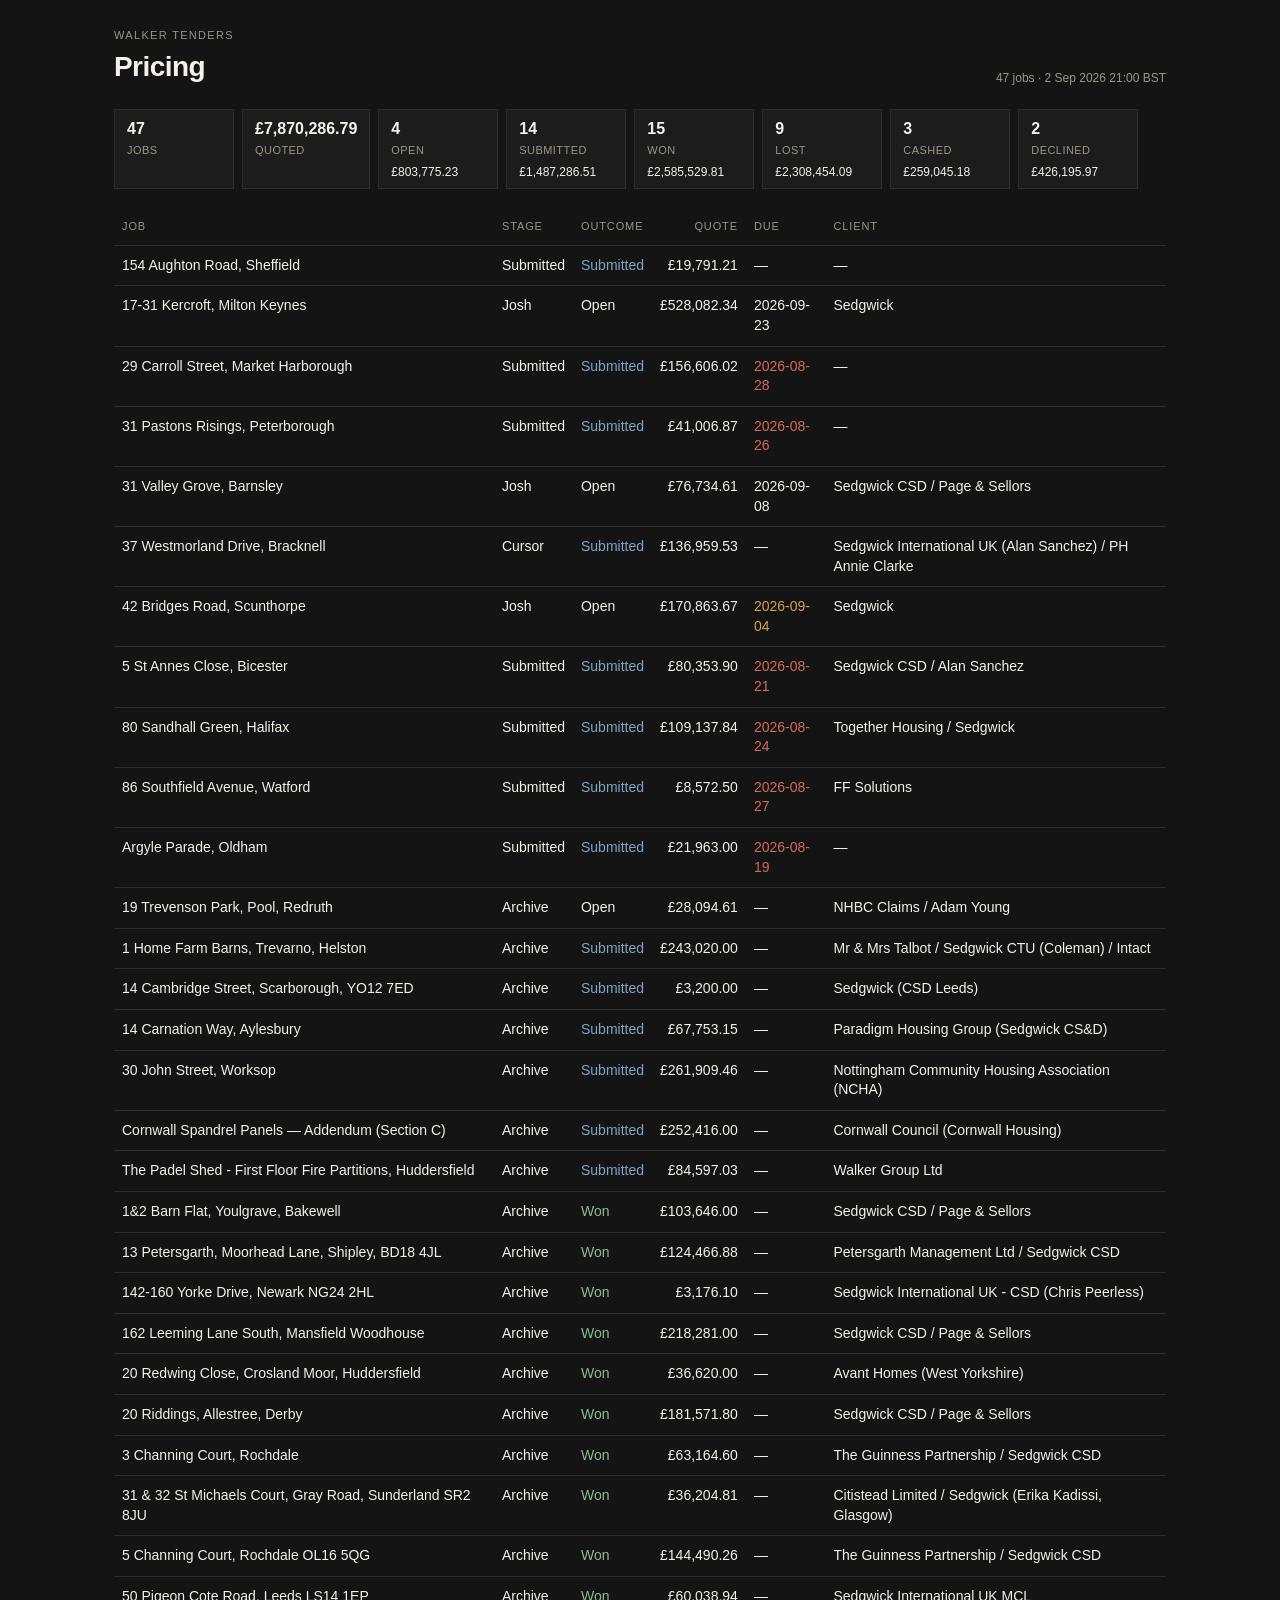
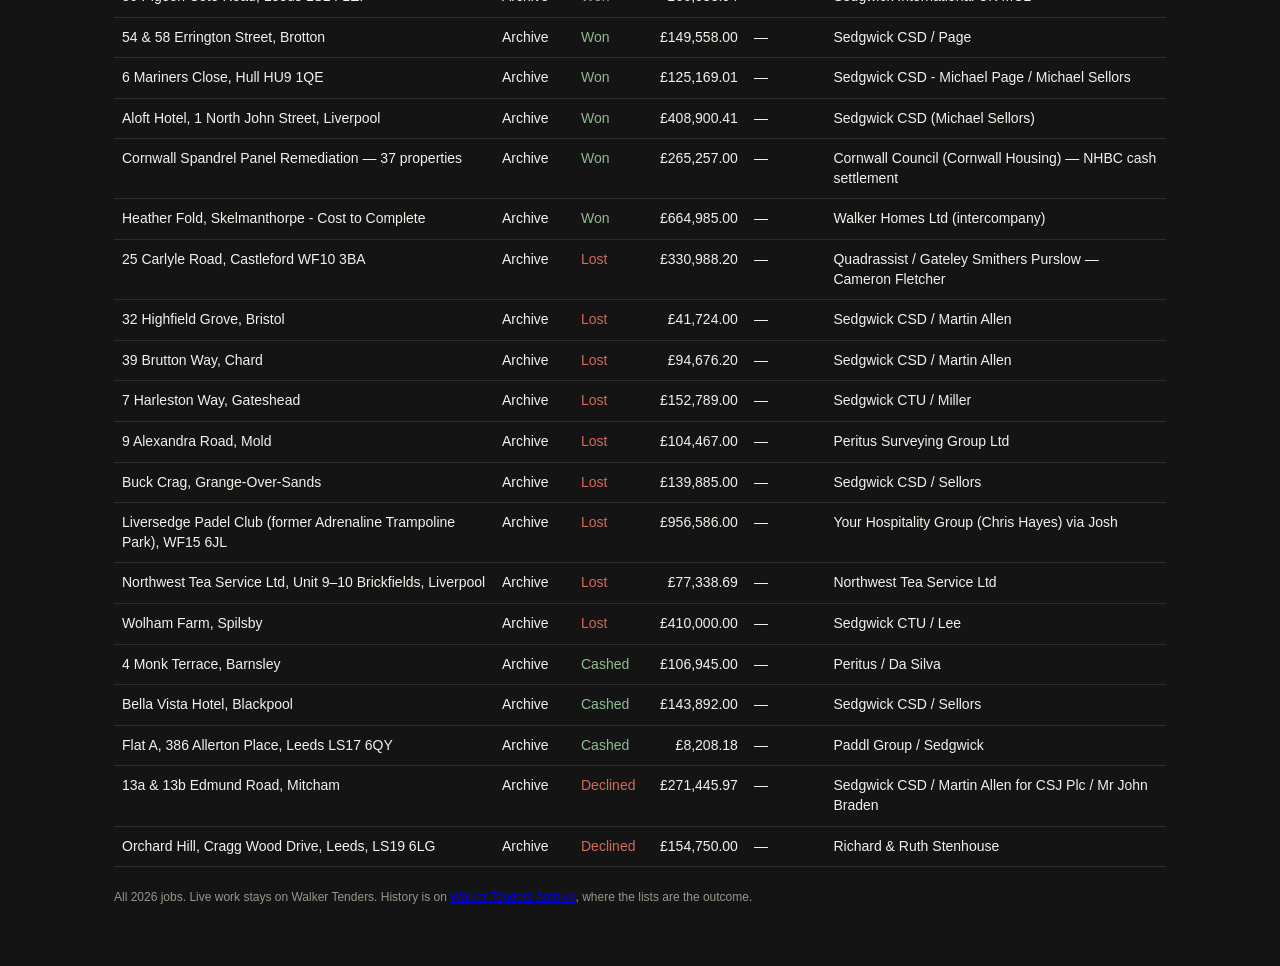
==== pricing.html @ 03f85b88 "tracker sync update" ====
<!DOCTYPE html>
<html><head><meta charset="utf-8"><title>Walker Pricing</title>
<link rel="stylesheet" href="./dashboard.css?v=4">
</head><body><div class="wrap">
<header><div><p class="kicker">Walker Tenders</p><h1>Pricing</h1></div>
<p class="stamp">47 jobs · 2 Sep 2026 21:00 BST</p></header>
<section class="chips">
<div class="chip"><b>47</b><span>Jobs</span></div><div class="chip"><b>£7,870,286.79</b><span>Quoted</span></div><div class="chip"><b>4</b><span>Open</span><em>£803,775.23</em></div><div class="chip"><b>14</b><span>Submitted</span><em>£1,487,286.51</em></div><div class="chip"><b>15</b><span>Won</span><em>£2,585,529.81</em></div><div class="chip"><b>9</b><span>Lost</span><em>£2,308,454.09</em></div><div class="chip"><b>3</b><span>Cashed</span><em>£259,045.18</em></div><div class="chip"><b>2</b><span>Declined</span><em>£426,195.97</em></div>
</section>
<table><thead><tr><th>Job</th><th>Stage</th><th>Outcome</th><th class="num">Quote</th><th>Due</th><th>Client</th></tr></thead>
<tbody>
<tr><td><a href="https://trello.com/c/3ufrl5sM/4-154-aughton-road-sheffield" target="_blank" rel="noreferrer">154 Aughton Road, Sheffield</a></td><td>Submitted</td><td class="out-Submitted">Submitted</td><td class="num">£19,791.21</td><td class="">—</td><td>—</td></tr><tr><td><a href="https://trello.com/c/llThznUl/51-17-31-kercroft-milton-keynes" target="_blank" rel="noreferrer">17-31 Kercroft, Milton Keynes</a></td><td>Josh</td><td class="out-Open">Open</td><td class="num">£528,082.34</td><td class="">2026-09-23</td><td>Sedgwick</td></tr><tr><td><a href="https://trello.com/c/xWZ6ursN/6-29-carroll-street-market-harborough" target="_blank" rel="noreferrer">29 Carroll Street, Market Harborough</a></td><td>Submitted</td><td class="out-Submitted">Submitted</td><td class="num">£156,606.02</td><td class="due-over">2026-08-28</td><td>—</td></tr><tr><td><a href="https://trello.com/c/Mzgj6ggt/2-31-pastons-risings-peterborough" target="_blank" rel="noreferrer">31 Pastons Risings, Peterborough</a></td><td>Submitted</td><td class="out-Submitted">Submitted</td><td class="num">£41,006.87</td><td class="due-over">2026-08-26</td><td>—</td></tr><tr><td><a href="https://trello.com/c/rOwXVcYZ/7-31-valley-grove-barnsley" target="_blank" rel="noreferrer">31 Valley Grove, Barnsley</a></td><td>Josh</td><td class="out-Open">Open</td><td class="num">£76,734.61</td><td class="">2026-09-08</td><td>Sedgwick CSD / Page & Sellors</td></tr><tr><td><a href="https://trello.com/c/ZadFQH8z/48-37-westmorland-drive-bracknell" target="_blank" rel="noreferrer">37 Westmorland Drive, Bracknell</a></td><td>Cursor</td><td class="out-Submitted">Submitted</td><td class="num">£136,959.53</td><td class="">—</td><td>Sedgwick International UK (Alan Sanchez) / PH Annie Clarke</td></tr><tr><td><a href="https://trello.com/c/fkWSbAab/50-42-bridges-road-scunthorpe" target="_blank" rel="noreferrer">42 Bridges Road, Scunthorpe</a></td><td>Josh</td><td class="out-Open">Open</td><td class="num">£170,863.67</td><td class="due-soon">2026-09-04</td><td>Sedgwick</td></tr><tr><td><a href="https://trello.com/c/e5wQ8ejt/3-5-st-annes-close-bicester" target="_blank" rel="noreferrer">5 St Annes Close, Bicester</a></td><td>Submitted</td><td class="out-Submitted">Submitted</td><td class="num">£80,353.90</td><td class="due-over">2026-08-21</td><td>Sedgwick CSD / Alan Sanchez</td></tr><tr><td><a href="https://trello.com/c/WItIySVe/47-80-sandhall-green-halifax" target="_blank" rel="noreferrer">80 Sandhall Green, Halifax</a></td><td>Submitted</td><td class="out-Submitted">Submitted</td><td class="num">£109,137.84</td><td class="due-over">2026-08-24</td><td>Together Housing / Sedgwick</td></tr><tr><td><a href="https://trello.com/c/RlfihSGy/49-86-southfield-avenue-watford" target="_blank" rel="noreferrer">86 Southfield Avenue, Watford</a></td><td>Submitted</td><td class="out-Submitted">Submitted</td><td class="num">£8,572.50</td><td class="due-over">2026-08-27</td><td>FF Solutions</td></tr><tr><td><a href="https://trello.com/c/aFPp6f9S/5-argyle-parade-oldham" target="_blank" rel="noreferrer">Argyle Parade, Oldham</a></td><td>Submitted</td><td class="out-Submitted">Submitted</td><td class="num">£21,963.00</td><td class="due-over">2026-08-19</td><td>—</td></tr><tr><td><a href="https://trello.com/c/bYIxk4LG/14-19-trevenson-park-pool-redruth" target="_blank" rel="noreferrer">19 Trevenson Park, Pool, Redruth</a></td><td>Archive</td><td class="out-Open">Open</td><td class="num">£28,094.61</td><td class="">—</td><td>NHBC Claims / Adam Young</td></tr><tr><td><a href="https://trello.com/c/anhwfIKf/24-1-home-farm-barns-trevarno-helston" target="_blank" rel="noreferrer">1 Home Farm Barns, Trevarno, Helston</a></td><td>Archive</td><td class="out-Submitted">Submitted</td><td class="num">£243,020.00</td><td class="">—</td><td>Mr & Mrs Talbot / Sedgwick CTU (Coleman) / Intact</td></tr><tr><td><a href="https://trello.com/c/i2Pv232R/35-14-cambridge-street-scarborough-yo12-7ed" target="_blank" rel="noreferrer">14 Cambridge Street, Scarborough, YO12 7ED</a></td><td>Archive</td><td class="out-Submitted">Submitted</td><td class="num">£3,200.00</td><td class="">—</td><td>Sedgwick (CSD Leeds)</td></tr><tr><td><a href="https://trello.com/c/JtfQjhIz/34-14-carnation-way-aylesbury" target="_blank" rel="noreferrer">14 Carnation Way, Aylesbury</a></td><td>Archive</td><td class="out-Submitted">Submitted</td><td class="num">£67,753.15</td><td class="">—</td><td>Paradigm Housing Group (Sedgwick CS&D)</td></tr><tr><td><a href="https://trello.com/c/IB7iQY9c/28-30-john-street-worksop" target="_blank" rel="noreferrer">30 John Street, Worksop</a></td><td>Archive</td><td class="out-Submitted">Submitted</td><td class="num">£261,909.46</td><td class="">—</td><td>Nottingham Community Housing Association (NCHA)</td></tr><tr><td><a href="https://trello.com/c/2DuR4Il8/26-cornwall-spandrel-panels-addendum-section-c" target="_blank" rel="noreferrer">Cornwall Spandrel Panels — Addendum (Section C)</a></td><td>Archive</td><td class="out-Submitted">Submitted</td><td class="num">£252,416.00</td><td class="">—</td><td>Cornwall Council (Cornwall Housing)</td></tr><tr><td><a href="https://trello.com/c/xPTmonhB/32-the-padel-shed-first-floor-fire-partitions-huddersfield" target="_blank" rel="noreferrer">The Padel Shed - First Floor Fire Partitions, Huddersfield</a></td><td>Archive</td><td class="out-Submitted">Submitted</td><td class="num">£84,597.03</td><td class="">—</td><td>Walker Group Ltd</td></tr><tr><td><a href="https://trello.com/c/bKOda6Ll/16-12-barn-flat-youlgrave-bakewell" target="_blank" rel="noreferrer">1&2 Barn Flat, Youlgrave, Bakewell</a></td><td>Archive</td><td class="out-Won">Won</td><td class="num">£103,646.00</td><td class="">—</td><td>Sedgwick CSD / Page & Sellors</td></tr><tr><td><a href="https://trello.com/c/gCSpWxi1/27-13-petersgarth-moorhead-lane-shipley-bd18-4jl" target="_blank" rel="noreferrer">13 Petersgarth, Moorhead Lane, Shipley, BD18 4JL</a></td><td>Archive</td><td class="out-Won">Won</td><td class="num">£124,466.88</td><td class="">—</td><td>Petersgarth Management Ltd / Sedgwick CSD</td></tr><tr><td><a href="https://trello.com/c/6cCgyned/37-142-160-yorke-drive-newark-ng24-2hl" target="_blank" rel="noreferrer">142-160 Yorke Drive, Newark NG24 2HL</a></td><td>Archive</td><td class="out-Won">Won</td><td class="num">£3,176.10</td><td class="">—</td><td>Sedgwick International UK - CSD (Chris Peerless)</td></tr><tr><td><a href="https://trello.com/c/9I9qZb7o/13-162-leeming-lane-south-mansfield-woodhouse" target="_blank" rel="noreferrer">162 Leeming Lane South, Mansfield Woodhouse</a></td><td>Archive</td><td class="out-Won">Won</td><td class="num">£218,281.00</td><td class="">—</td><td>Sedgwick CSD / Page & Sellors</td></tr><tr><td><a href="https://trello.com/c/gqocP8t3/6-20-redwing-close-crosland-moor-huddersfield" target="_blank" rel="noreferrer">20 Redwing Close, Crosland Moor, Huddersfield</a></td><td>Archive</td><td class="out-Won">Won</td><td class="num">£36,620.00</td><td class="">—</td><td>Avant Homes (West Yorkshire)</td></tr><tr><td><a href="https://trello.com/c/YRGzIAOj/23-20-riddings-allestree-derby" target="_blank" rel="noreferrer">20 Riddings, Allestree, Derby</a></td><td>Archive</td><td class="out-Won">Won</td><td class="num">£181,571.80</td><td class="">—</td><td>Sedgwick CSD / Page & Sellors</td></tr><tr><td><a href="https://trello.com/c/MBelQI81/33-3-channing-court-rochdale" target="_blank" rel="noreferrer">3 Channing Court, Rochdale</a></td><td>Archive</td><td class="out-Won">Won</td><td class="num">£63,164.60</td><td class="">—</td><td>The Guinness Partnership / Sedgwick CSD</td></tr><tr><td><a href="https://trello.com/c/jozKvtXG/25-31-32-st-michaels-court-gray-road-sunderland-sr2-8ju" target="_blank" rel="noreferrer">31 & 32 St Michaels Court, Gray Road, Sunderland SR2 8JU</a></td><td>Archive</td><td class="out-Won">Won</td><td class="num">£36,204.81</td><td class="">—</td><td>Citistead Limited / Sedgwick (Erika Kadissi, Glasgow)</td></tr><tr><td><a href="https://trello.com/c/FumJPWSe/15-5-channing-court-rochdale-ol16-5qg" target="_blank" rel="noreferrer">5 Channing Court, Rochdale OL16 5QG</a></td><td>Archive</td><td class="out-Won">Won</td><td class="num">£144,490.26</td><td class="">—</td><td>The Guinness Partnership / Sedgwick CSD</td></tr><tr><td><a href="https://trello.com/c/3Vz1MovE/30-50-pigeon-cote-road-leeds-ls14-1ep" target="_blank" rel="noreferrer">50 Pigeon Cote Road, Leeds LS14 1EP</a></td><td>Archive</td><td class="out-Won">Won</td><td class="num">£60,038.94</td><td class="">—</td><td>Sedgwick International UK MCL</td></tr><tr><td><a href="https://trello.com/c/EMlyivy0/9-54-58-errington-street-brotton" target="_blank" rel="noreferrer">54 & 58 Errington Street, Brotton</a></td><td>Archive</td><td class="out-Won">Won</td><td class="num">£149,558.00</td><td class="">—</td><td>Sedgwick CSD / Page</td></tr><tr><td><a href="https://trello.com/c/kLe8FHAw/8-6-mariners-close-hull-hu9-1qe" target="_blank" rel="noreferrer">6 Mariners Close, Hull HU9 1QE</a></td><td>Archive</td><td class="out-Won">Won</td><td class="num">£125,169.01</td><td class="">—</td><td>Sedgwick CSD - Michael Page / Michael Sellors</td></tr><tr><td><a href="https://trello.com/c/2s62MV5p/10-aloft-hotel-1-north-john-street-liverpool" target="_blank" rel="noreferrer">Aloft Hotel, 1 North John Street, Liverpool</a></td><td>Archive</td><td class="out-Won">Won</td><td class="num">£408,900.41</td><td class="">—</td><td>Sedgwick CSD (Michael Sellors)</td></tr><tr><td><a href="https://trello.com/c/s1jipo0H/17-cornwall-spandrel-panel-remediation-37-properties" target="_blank" rel="noreferrer">Cornwall Spandrel Panel Remediation — 37 properties</a></td><td>Archive</td><td class="out-Won">Won</td><td class="num">£265,257.00</td><td class="">—</td><td>Cornwall Council (Cornwall Housing) — NHBC cash settlement</td></tr><tr><td><a href="https://trello.com/c/ltWS5zLq/31-heather-fold-skelmanthorpe-cost-to-complete" target="_blank" rel="noreferrer">Heather Fold, Skelmanthorpe - Cost to Complete</a></td><td>Archive</td><td class="out-Won">Won</td><td class="num">£664,985.00</td><td class="">—</td><td>Walker Homes Ltd (intercompany)</td></tr><tr><td><a href="https://trello.com/c/GXdSZIfy/21-25-carlyle-road-castleford-wf10-3ba" target="_blank" rel="noreferrer">25 Carlyle Road, Castleford WF10 3BA</a></td><td>Archive</td><td class="out-Lost">Lost</td><td class="num">£330,988.20</td><td class="">—</td><td>Quadrassist / Gateley Smithers Purslow — Cameron Fletcher</td></tr><tr><td><a href="https://trello.com/c/Y1OqbGJI/20-32-highfield-grove-bristol" target="_blank" rel="noreferrer">32 Highfield Grove, Bristol</a></td><td>Archive</td><td class="out-Lost">Lost</td><td class="num">£41,724.00</td><td class="">—</td><td>Sedgwick CSD / Martin Allen</td></tr><tr><td><a href="https://trello.com/c/NOX21SIo/18-39-brutton-way-chard" target="_blank" rel="noreferrer">39 Brutton Way, Chard</a></td><td>Archive</td><td class="out-Lost">Lost</td><td class="num">£94,676.20</td><td class="">—</td><td>Sedgwick CSD / Martin Allen</td></tr><tr><td><a href="https://trello.com/c/2WrLKvX1/4-7-harleston-way-gateshead" target="_blank" rel="noreferrer">7 Harleston Way, Gateshead</a></td><td>Archive</td><td class="out-Lost">Lost</td><td class="num">£152,789.00</td><td class="">—</td><td>Sedgwick CTU / Miller</td></tr><tr><td><a href="https://trello.com/c/4ul37lkn/5-9-alexandra-road-mold" target="_blank" rel="noreferrer">9 Alexandra Road, Mold</a></td><td>Archive</td><td class="out-Lost">Lost</td><td class="num">£104,467.00</td><td class="">—</td><td>Peritus Surveying Group Ltd</td></tr><tr><td><a href="https://trello.com/c/FmyrWGWJ/3-buck-crag-grange-over-sands" target="_blank" rel="noreferrer">Buck Crag, Grange-Over-Sands</a></td><td>Archive</td><td class="out-Lost">Lost</td><td class="num">£139,885.00</td><td class="">—</td><td>Sedgwick CSD / Sellors</td></tr><tr><td><a href="https://trello.com/c/tG1RPkj6/22-liversedge-padel-club-former-adrenaline-trampoline-park-wf15-6jl" target="_blank" rel="noreferrer">Liversedge Padel Club (former Adrenaline Trampoline Park), WF15 6JL</a></td><td>Archive</td><td class="out-Lost">Lost</td><td class="num">£956,586.00</td><td class="">—</td><td>Your Hospitality Group (Chris Hayes) via Josh</td></tr><tr><td><a href="https://trello.com/c/XIxcJaAh/29-northwest-tea-service-ltd-unit-9-10-brickfields-liverpool" target="_blank" rel="noreferrer">Northwest Tea Service Ltd, Unit 9–10 Brickfields, Liverpool</a></td><td>Archive</td><td class="out-Lost">Lost</td><td class="num">£77,338.69</td><td class="">—</td><td>Northwest Tea Service Ltd</td></tr><tr><td><a href="https://trello.com/c/Hg3vfbA3/2-wolham-farm-spilsby" target="_blank" rel="noreferrer">Wolham Farm, Spilsby</a></td><td>Archive</td><td class="out-Lost">Lost</td><td class="num">£410,000.00</td><td class="">—</td><td>Sedgwick CTU / Lee</td></tr><tr><td><a href="https://trello.com/c/nQVsU2JN/1-4-monk-terrace-barnsley" target="_blank" rel="noreferrer">4 Monk Terrace, Barnsley</a></td><td>Archive</td><td class="out-Cashed">Cashed</td><td class="num">£106,945.00</td><td class="">—</td><td>Peritus / Da Silva</td></tr><tr><td><a href="https://trello.com/c/b5xw8yFC/12-bella-vista-hotel-blackpool" target="_blank" rel="noreferrer">Bella Vista Hotel, Blackpool</a></td><td>Archive</td><td class="out-Cashed">Cashed</td><td class="num">£143,892.00</td><td class="">—</td><td>Sedgwick CSD / Sellors</td></tr><tr><td><a href="https://trello.com/c/29wDE8Kq/7-flat-a-386-allerton-place-leeds-ls17-6qy" target="_blank" rel="noreferrer">Flat A, 386 Allerton Place, Leeds LS17 6QY</a></td><td>Archive</td><td class="out-Cashed">Cashed</td><td class="num">£8,208.18</td><td class="">—</td><td>Paddl Group / Sedgwick</td></tr><tr><td><a href="https://trello.com/c/qSsSw9gB/19-13a-13b-edmund-road-mitcham" target="_blank" rel="noreferrer">13a & 13b Edmund Road, Mitcham</a></td><td>Archive</td><td class="out-Declined">Declined</td><td class="num">£271,445.97</td><td class="">—</td><td>Sedgwick CSD / Martin Allen for CSJ Plc / Mr John Braden</td></tr><tr><td><a href="https://trello.com/c/aYnHvlMi/11-orchard-hill-cragg-wood-drive-leeds-ls19-6lg" target="_blank" rel="noreferrer">Orchard Hill, Cragg Wood Drive, Leeds, LS19 6LG</a></td><td>Archive</td><td class="out-Declined">Declined</td><td class="num">£154,750.00</td><td class="">—</td><td>Richard & Ruth Stenhouse</td></tr>
</tbody></table>
<p class="note">All 2026 jobs. Live work stays on Walker Tenders. History is on <a href="https://trello.com/b/XOrtwycE/walker-tenders-archive">Walker Tenders Archive</a>, where the lists are the outcome.</p>
</div></body></html>
---- dashboard.css ----
:root {
  --bg: #141414;
  --panel: #1c1c1c;
  --ink: #f3f1ea;
  --muted: #9a9588;
  --line: #2c2c2c;
  --good: #8fbc8f;
  --bad: #d26a5a;
  --warn: #d4a24a;
  --sky: #7ea6c5;
}
* { box-sizing: border-box; }
html, body { margin: 0; background: var(--bg); color: var(--ink); }
body { font: 14px/1.4 "IBM Plex Sans", "Helvetica Neue", Helvetica, Arial, sans-serif; }
.wrap { max-width: 1100px; margin: 0 auto; padding: 28px 24px 48px; }
header { display: flex; justify-content: space-between; align-items: flex-end; gap: 16px; margin-bottom: 22px; }
.kicker { margin: 0 0 4px; color: var(--muted); letter-spacing: 0.12em; text-transform: uppercase; font-size: 11px; }
h1 { margin: 0; font-size: 28px; font-weight: 560; letter-spacing: -0.02em; }
.stamp { margin: 0; color: var(--muted); font-size: 12px; }
.chips { display: flex; flex-wrap: wrap; gap: 8px; margin-bottom: 20px; }
.chip { background: var(--panel); border: 1px solid var(--line); padding: 8px 12px; min-width: 120px; }
.chip b { display: block; font-size: 16px; font-weight: 600; }
.chip span { color: var(--muted); font-size: 11px; letter-spacing: 0.04em; text-transform: uppercase; }
.chip em { display: block; margin-top: 4px; font-style: normal; font-size: 12px; font-variant-numeric: tabular-nums; color: var(--ink); }
table { width: 100%; border-collapse: collapse; }
th, td { text-align: left; padding: 10px 8px; border-bottom: 1px solid var(--line); vertical-align: top; }
th { color: var(--muted); font-size: 11px; font-weight: 500; letter-spacing: 0.08em; text-transform: uppercase; }
td a { color: var(--ink); text-decoration: none; }
td a:hover { text-decoration: underline; }
.num { text-align: right; font-variant-numeric: tabular-nums; }
.empty { color: var(--muted); padding: 28px 8px; }
.due-over { color: var(--bad); }
.due-soon { color: var(--warn); }
.out-Won, .out-Cashed { color: var(--good); }
.out-Lost, .out-Declined { color: var(--bad); }
.out-Submitted { color: var(--sky); }
.note { margin-top: 22px; color: var(--muted); font-size: 12px; }
.error { color: var(--bad); }
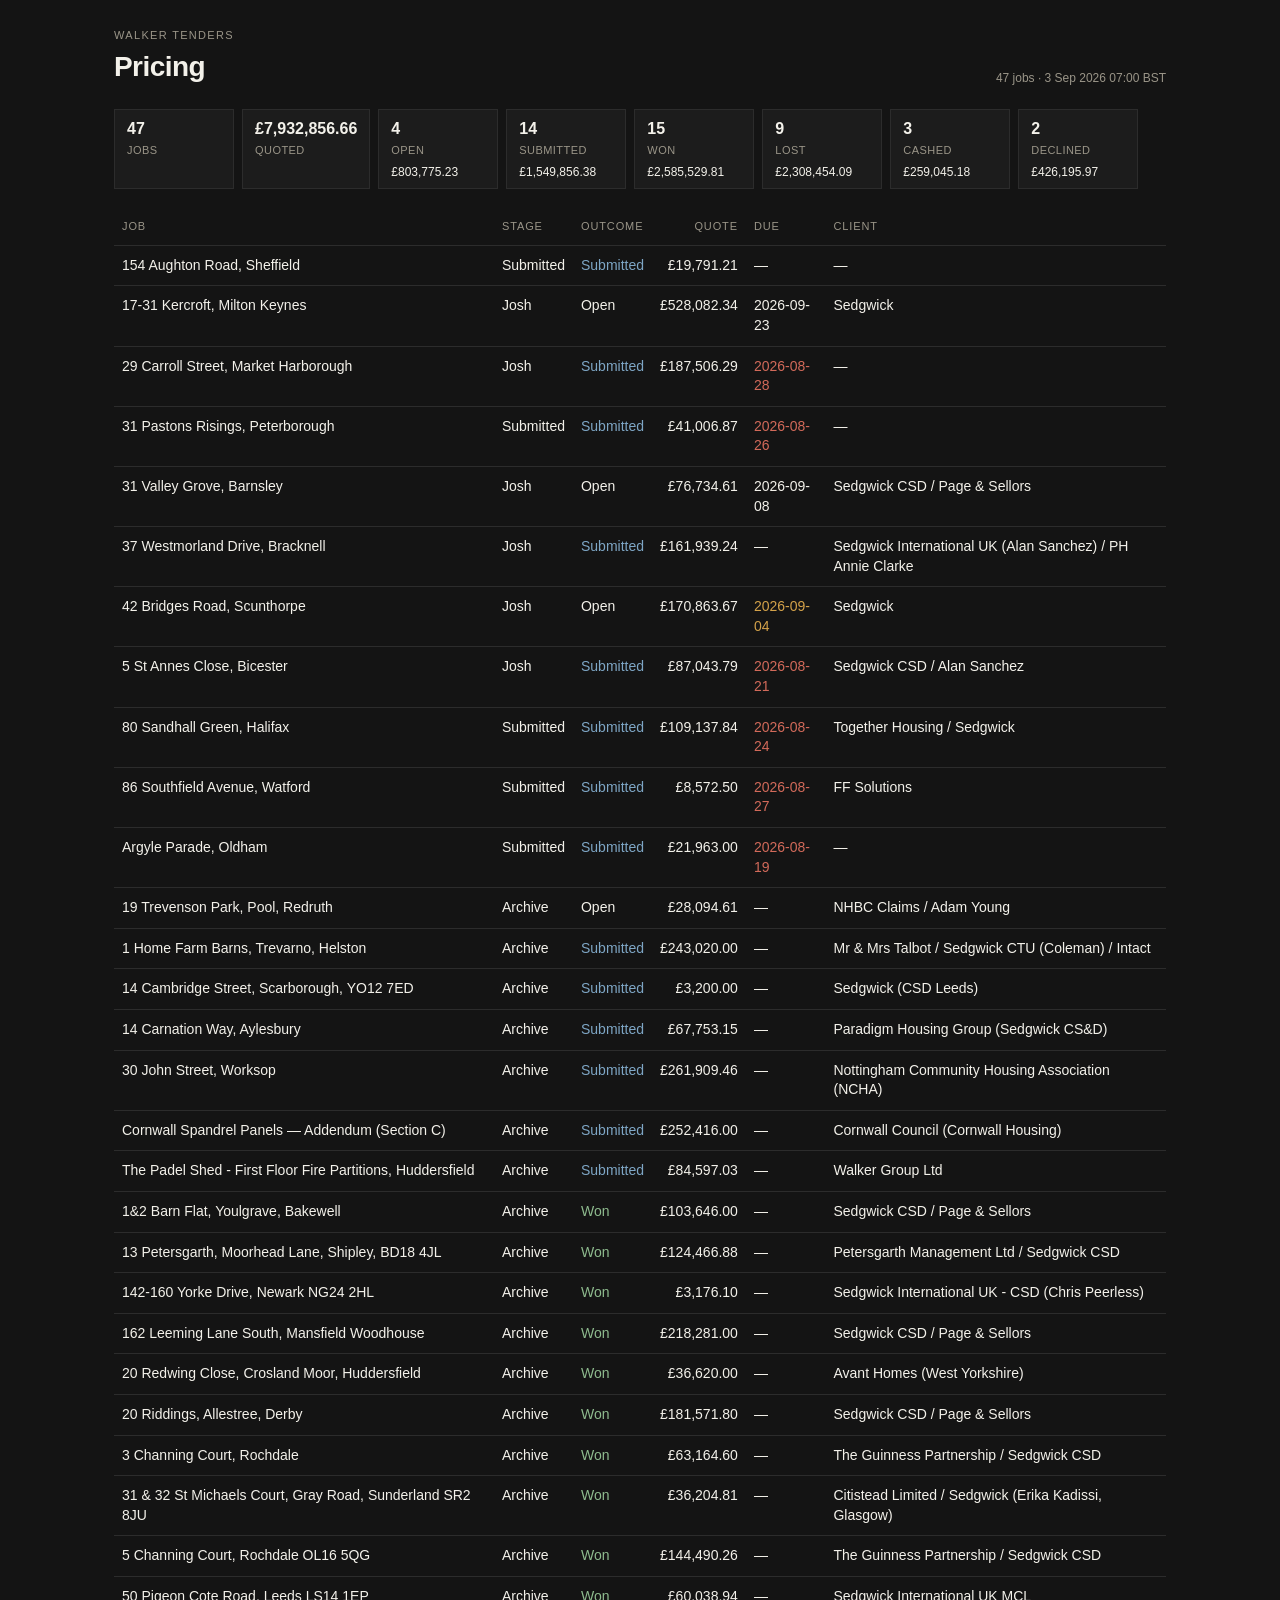
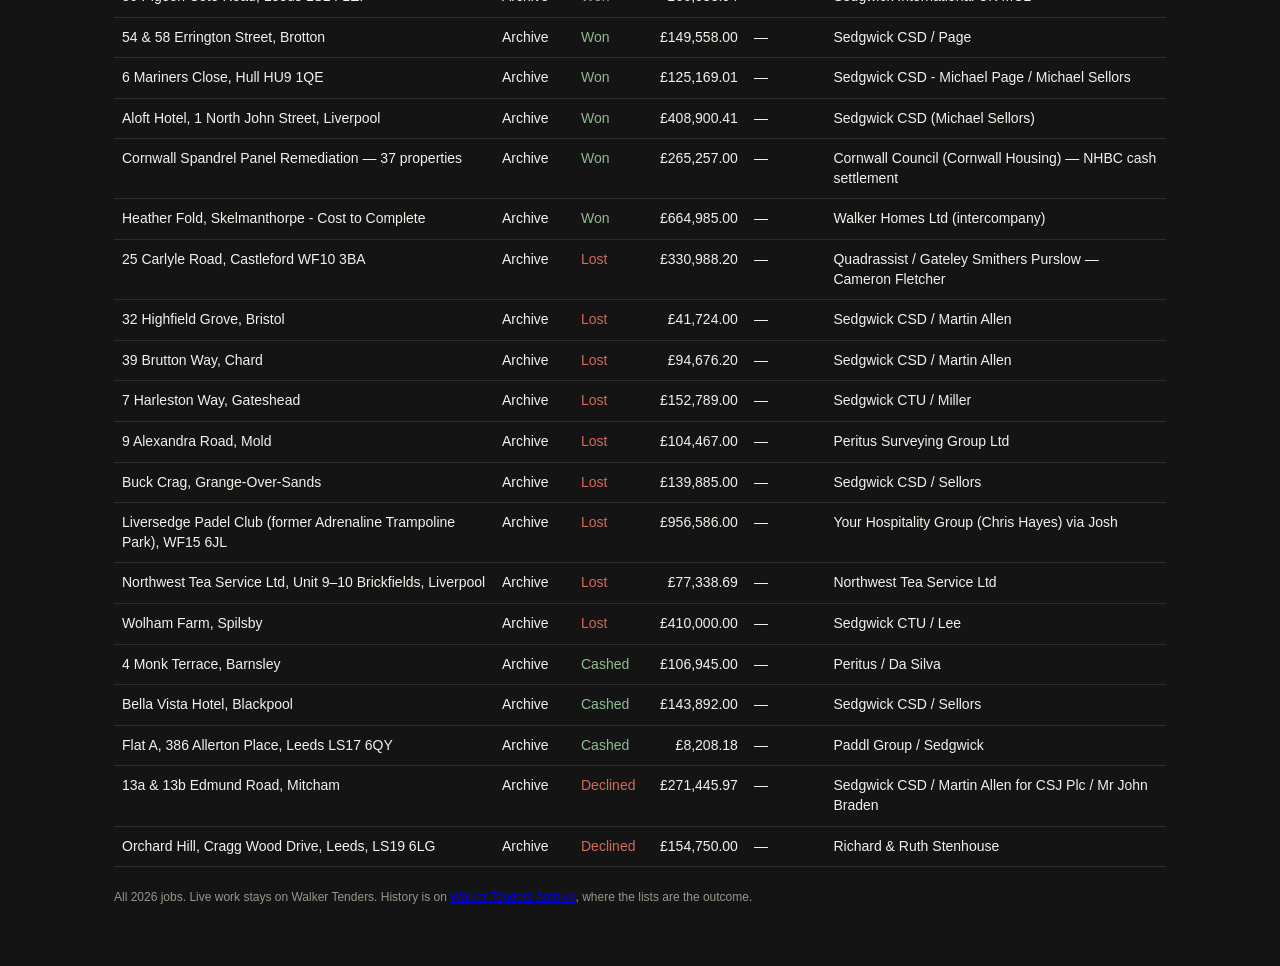
==== commit 4de7c864: "tracker sync update" ====
--- a/pricing.html
+++ b/pricing.html
@@ -3,13 +3,13 @@
 <link rel="stylesheet" href="./dashboard.css?v=4">
 </head><body><div class="wrap">
 <header><div><p class="kicker">Walker Tenders</p><h1>Pricing</h1></div>
-<p class="stamp">47 jobs · 2 Sep 2026 21:00 BST</p></header>
+<p class="stamp">47 jobs · 3 Sep 2026 07:00 BST</p></header>
 <section class="chips">
-<div class="chip"><b>47</b><span>Jobs</span></div><div class="chip"><b>£7,870,286.79</b><span>Quoted</span></div><div class="chip"><b>4</b><span>Open</span><em>£803,775.23</em></div><div class="chip"><b>14</b><span>Submitted</span><em>£1,487,286.51</em></div><div class="chip"><b>15</b><span>Won</span><em>£2,585,529.81</em></div><div class="chip"><b>9</b><span>Lost</span><em>£2,308,454.09</em></div><div class="chip"><b>3</b><span>Cashed</span><em>£259,045.18</em></div><div class="chip"><b>2</b><span>Declined</span><em>£426,195.97</em></div>
+<div class="chip"><b>47</b><span>Jobs</span></div><div class="chip"><b>£7,932,856.66</b><span>Quoted</span></div><div class="chip"><b>4</b><span>Open</span><em>£803,775.23</em></div><div class="chip"><b>14</b><span>Submitted</span><em>£1,549,856.38</em></div><div class="chip"><b>15</b><span>Won</span><em>£2,585,529.81</em></div><div class="chip"><b>9</b><span>Lost</span><em>£2,308,454.09</em></div><div class="chip"><b>3</b><span>Cashed</span><em>£259,045.18</em></div><div class="chip"><b>2</b><span>Declined</span><em>£426,195.97</em></div>
 </section>
 <table><thead><tr><th>Job</th><th>Stage</th><th>Outcome</th><th class="num">Quote</th><th>Due</th><th>Client</th></tr></thead>
 <tbody>
-<tr><td><a href="https://trello.com/c/3ufrl5sM/4-154-aughton-road-sheffield" target="_blank" rel="noreferrer">154 Aughton Road, Sheffield</a></td><td>Submitted</td><td class="out-Submitted">Submitted</td><td class="num">£19,791.21</td><td class="">—</td><td>—</td></tr><tr><td><a href="https://trello.com/c/llThznUl/51-17-31-kercroft-milton-keynes" target="_blank" rel="noreferrer">17-31 Kercroft, Milton Keynes</a></td><td>Josh</td><td class="out-Open">Open</td><td class="num">£528,082.34</td><td class="">2026-09-23</td><td>Sedgwick</td></tr><tr><td><a href="https://trello.com/c/xWZ6ursN/6-29-carroll-street-market-harborough" target="_blank" rel="noreferrer">29 Carroll Street, Market Harborough</a></td><td>Submitted</td><td class="out-Submitted">Submitted</td><td class="num">£156,606.02</td><td class="due-over">2026-08-28</td><td>—</td></tr><tr><td><a href="https://trello.com/c/Mzgj6ggt/2-31-pastons-risings-peterborough" target="_blank" rel="noreferrer">31 Pastons Risings, Peterborough</a></td><td>Submitted</td><td class="out-Submitted">Submitted</td><td class="num">£41,006.87</td><td class="due-over">2026-08-26</td><td>—</td></tr><tr><td><a href="https://trello.com/c/rOwXVcYZ/7-31-valley-grove-barnsley" target="_blank" rel="noreferrer">31 Valley Grove, Barnsley</a></td><td>Josh</td><td class="out-Open">Open</td><td class="num">£76,734.61</td><td class="">2026-09-08</td><td>Sedgwick CSD / Page & Sellors</td></tr><tr><td><a href="https://trello.com/c/ZadFQH8z/48-37-westmorland-drive-bracknell" target="_blank" rel="noreferrer">37 Westmorland Drive, Bracknell</a></td><td>Cursor</td><td class="out-Submitted">Submitted</td><td class="num">£136,959.53</td><td class="">—</td><td>Sedgwick International UK (Alan Sanchez) / PH Annie Clarke</td></tr><tr><td><a href="https://trello.com/c/fkWSbAab/50-42-bridges-road-scunthorpe" target="_blank" rel="noreferrer">42 Bridges Road, Scunthorpe</a></td><td>Josh</td><td class="out-Open">Open</td><td class="num">£170,863.67</td><td class="due-soon">2026-09-04</td><td>Sedgwick</td></tr><tr><td><a href="https://trello.com/c/e5wQ8ejt/3-5-st-annes-close-bicester" target="_blank" rel="noreferrer">5 St Annes Close, Bicester</a></td><td>Submitted</td><td class="out-Submitted">Submitted</td><td class="num">£80,353.90</td><td class="due-over">2026-08-21</td><td>Sedgwick CSD / Alan Sanchez</td></tr><tr><td><a href="https://trello.com/c/WItIySVe/47-80-sandhall-green-halifax" target="_blank" rel="noreferrer">80 Sandhall Green, Halifax</a></td><td>Submitted</td><td class="out-Submitted">Submitted</td><td class="num">£109,137.84</td><td class="due-over">2026-08-24</td><td>Together Housing / Sedgwick</td></tr><tr><td><a href="https://trello.com/c/RlfihSGy/49-86-southfield-avenue-watford" target="_blank" rel="noreferrer">86 Southfield Avenue, Watford</a></td><td>Submitted</td><td class="out-Submitted">Submitted</td><td class="num">£8,572.50</td><td class="due-over">2026-08-27</td><td>FF Solutions</td></tr><tr><td><a href="https://trello.com/c/aFPp6f9S/5-argyle-parade-oldham" target="_blank" rel="noreferrer">Argyle Parade, Oldham</a></td><td>Submitted</td><td class="out-Submitted">Submitted</td><td class="num">£21,963.00</td><td class="due-over">2026-08-19</td><td>—</td></tr><tr><td><a href="https://trello.com/c/bYIxk4LG/14-19-trevenson-park-pool-redruth" target="_blank" rel="noreferrer">19 Trevenson Park, Pool, Redruth</a></td><td>Archive</td><td class="out-Open">Open</td><td class="num">£28,094.61</td><td class="">—</td><td>NHBC Claims / Adam Young</td></tr><tr><td><a href="https://trello.com/c/anhwfIKf/24-1-home-farm-barns-trevarno-helston" target="_blank" rel="noreferrer">1 Home Farm Barns, Trevarno, Helston</a></td><td>Archive</td><td class="out-Submitted">Submitted</td><td class="num">£243,020.00</td><td class="">—</td><td>Mr & Mrs Talbot / Sedgwick CTU (Coleman) / Intact</td></tr><tr><td><a href="https://trello.com/c/i2Pv232R/35-14-cambridge-street-scarborough-yo12-7ed" target="_blank" rel="noreferrer">14 Cambridge Street, Scarborough, YO12 7ED</a></td><td>Archive</td><td class="out-Submitted">Submitted</td><td class="num">£3,200.00</td><td class="">—</td><td>Sedgwick (CSD Leeds)</td></tr><tr><td><a href="https://trello.com/c/JtfQjhIz/34-14-carnation-way-aylesbury" target="_blank" rel="noreferrer">14 Carnation Way, Aylesbury</a></td><td>Archive</td><td class="out-Submitted">Submitted</td><td class="num">£67,753.15</td><td class="">—</td><td>Paradigm Housing Group (Sedgwick CS&D)</td></tr><tr><td><a href="https://trello.com/c/IB7iQY9c/28-30-john-street-worksop" target="_blank" rel="noreferrer">30 John Street, Worksop</a></td><td>Archive</td><td class="out-Submitted">Submitted</td><td class="num">£261,909.46</td><td class="">—</td><td>Nottingham Community Housing Association (NCHA)</td></tr><tr><td><a href="https://trello.com/c/2DuR4Il8/26-cornwall-spandrel-panels-addendum-section-c" target="_blank" rel="noreferrer">Cornwall Spandrel Panels — Addendum (Section C)</a></td><td>Archive</td><td class="out-Submitted">Submitted</td><td class="num">£252,416.00</td><td class="">—</td><td>Cornwall Council (Cornwall Housing)</td></tr><tr><td><a href="https://trello.com/c/xPTmonhB/32-the-padel-shed-first-floor-fire-partitions-huddersfield" target="_blank" rel="noreferrer">The Padel Shed - First Floor Fire Partitions, Huddersfield</a></td><td>Archive</td><td class="out-Submitted">Submitted</td><td class="num">£84,597.03</td><td class="">—</td><td>Walker Group Ltd</td></tr><tr><td><a href="https://trello.com/c/bKOda6Ll/16-12-barn-flat-youlgrave-bakewell" target="_blank" rel="noreferrer">1&2 Barn Flat, Youlgrave, Bakewell</a></td><td>Archive</td><td class="out-Won">Won</td><td class="num">£103,646.00</td><td class="">—</td><td>Sedgwick CSD / Page & Sellors</td></tr><tr><td><a href="https://trello.com/c/gCSpWxi1/27-13-petersgarth-moorhead-lane-shipley-bd18-4jl" target="_blank" rel="noreferrer">13 Petersgarth, Moorhead Lane, Shipley, BD18 4JL</a></td><td>Archive</td><td class="out-Won">Won</td><td class="num">£124,466.88</td><td class="">—</td><td>Petersgarth Management Ltd / Sedgwick CSD</td></tr><tr><td><a href="https://trello.com/c/6cCgyned/37-142-160-yorke-drive-newark-ng24-2hl" target="_blank" rel="noreferrer">142-160 Yorke Drive, Newark NG24 2HL</a></td><td>Archive</td><td class="out-Won">Won</td><td class="num">£3,176.10</td><td class="">—</td><td>Sedgwick International UK - CSD (Chris Peerless)</td></tr><tr><td><a href="https://trello.com/c/9I9qZb7o/13-162-leeming-lane-south-mansfield-woodhouse" target="_blank" rel="noreferrer">162 Leeming Lane South, Mansfield Woodhouse</a></td><td>Archive</td><td class="out-Won">Won</td><td class="num">£218,281.00</td><td class="">—</td><td>Sedgwick CSD / Page & Sellors</td></tr><tr><td><a href="https://trello.com/c/gqocP8t3/6-20-redwing-close-crosland-moor-huddersfield" target="_blank" rel="noreferrer">20 Redwing Close, Crosland Moor, Huddersfield</a></td><td>Archive</td><td class="out-Won">Won</td><td class="num">£36,620.00</td><td class="">—</td><td>Avant Homes (West Yorkshire)</td></tr><tr><td><a href="https://trello.com/c/YRGzIAOj/23-20-riddings-allestree-derby" target="_blank" rel="noreferrer">20 Riddings, Allestree, Derby</a></td><td>Archive</td><td class="out-Won">Won</td><td class="num">£181,571.80</td><td class="">—</td><td>Sedgwick CSD / Page & Sellors</td></tr><tr><td><a href="https://trello.com/c/MBelQI81/33-3-channing-court-rochdale" target="_blank" rel="noreferrer">3 Channing Court, Rochdale</a></td><td>Archive</td><td class="out-Won">Won</td><td class="num">£63,164.60</td><td class="">—</td><td>The Guinness Partnership / Sedgwick CSD</td></tr><tr><td><a href="https://trello.com/c/jozKvtXG/25-31-32-st-michaels-court-gray-road-sunderland-sr2-8ju" target="_blank" rel="noreferrer">31 & 32 St Michaels Court, Gray Road, Sunderland SR2 8JU</a></td><td>Archive</td><td class="out-Won">Won</td><td class="num">£36,204.81</td><td class="">—</td><td>Citistead Limited / Sedgwick (Erika Kadissi, Glasgow)</td></tr><tr><td><a href="https://trello.com/c/FumJPWSe/15-5-channing-court-rochdale-ol16-5qg" target="_blank" rel="noreferrer">5 Channing Court, Rochdale OL16 5QG</a></td><td>Archive</td><td class="out-Won">Won</td><td class="num">£144,490.26</td><td class="">—</td><td>The Guinness Partnership / Sedgwick CSD</td></tr><tr><td><a href="https://trello.com/c/3Vz1MovE/30-50-pigeon-cote-road-leeds-ls14-1ep" target="_blank" rel="noreferrer">50 Pigeon Cote Road, Leeds LS14 1EP</a></td><td>Archive</td><td class="out-Won">Won</td><td class="num">£60,038.94</td><td class="">—</td><td>Sedgwick International UK MCL</td></tr><tr><td><a href="https://trello.com/c/EMlyivy0/9-54-58-errington-street-brotton" target="_blank" rel="noreferrer">54 & 58 Errington Street, Brotton</a></td><td>Archive</td><td class="out-Won">Won</td><td class="num">£149,558.00</td><td class="">—</td><td>Sedgwick CSD / Page</td></tr><tr><td><a href="https://trello.com/c/kLe8FHAw/8-6-mariners-close-hull-hu9-1qe" target="_blank" rel="noreferrer">6 Mariners Close, Hull HU9 1QE</a></td><td>Archive</td><td class="out-Won">Won</td><td class="num">£125,169.01</td><td class="">—</td><td>Sedgwick CSD - Michael Page / Michael Sellors</td></tr><tr><td><a href="https://trello.com/c/2s62MV5p/10-aloft-hotel-1-north-john-street-liverpool" target="_blank" rel="noreferrer">Aloft Hotel, 1 North John Street, Liverpool</a></td><td>Archive</td><td class="out-Won">Won</td><td class="num">£408,900.41</td><td class="">—</td><td>Sedgwick CSD (Michael Sellors)</td></tr><tr><td><a href="https://trello.com/c/s1jipo0H/17-cornwall-spandrel-panel-remediation-37-properties" target="_blank" rel="noreferrer">Cornwall Spandrel Panel Remediation — 37 properties</a></td><td>Archive</td><td class="out-Won">Won</td><td class="num">£265,257.00</td><td class="">—</td><td>Cornwall Council (Cornwall Housing) — NHBC cash settlement</td></tr><tr><td><a href="https://trello.com/c/ltWS5zLq/31-heather-fold-skelmanthorpe-cost-to-complete" target="_blank" rel="noreferrer">Heather Fold, Skelmanthorpe - Cost to Complete</a></td><td>Archive</td><td class="out-Won">Won</td><td class="num">£664,985.00</td><td class="">—</td><td>Walker Homes Ltd (intercompany)</td></tr><tr><td><a href="https://trello.com/c/GXdSZIfy/21-25-carlyle-road-castleford-wf10-3ba" target="_blank" rel="noreferrer">25 Carlyle Road, Castleford WF10 3BA</a></td><td>Archive</td><td class="out-Lost">Lost</td><td class="num">£330,988.20</td><td class="">—</td><td>Quadrassist / Gateley Smithers Purslow — Cameron Fletcher</td></tr><tr><td><a href="https://trello.com/c/Y1OqbGJI/20-32-highfield-grove-bristol" target="_blank" rel="noreferrer">32 Highfield Grove, Bristol</a></td><td>Archive</td><td class="out-Lost">Lost</td><td class="num">£41,724.00</td><td class="">—</td><td>Sedgwick CSD / Martin Allen</td></tr><tr><td><a href="https://trello.com/c/NOX21SIo/18-39-brutton-way-chard" target="_blank" rel="noreferrer">39 Brutton Way, Chard</a></td><td>Archive</td><td class="out-Lost">Lost</td><td class="num">£94,676.20</td><td class="">—</td><td>Sedgwick CSD / Martin Allen</td></tr><tr><td><a href="https://trello.com/c/2WrLKvX1/4-7-harleston-way-gateshead" target="_blank" rel="noreferrer">7 Harleston Way, Gateshead</a></td><td>Archive</td><td class="out-Lost">Lost</td><td class="num">£152,789.00</td><td class="">—</td><td>Sedgwick CTU / Miller</td></tr><tr><td><a href="https://trello.com/c/4ul37lkn/5-9-alexandra-road-mold" target="_blank" rel="noreferrer">9 Alexandra Road, Mold</a></td><td>Archive</td><td class="out-Lost">Lost</td><td class="num">£104,467.00</td><td class="">—</td><td>Peritus Surveying Group Ltd</td></tr><tr><td><a href="https://trello.com/c/FmyrWGWJ/3-buck-crag-grange-over-sands" target="_blank" rel="noreferrer">Buck Crag, Grange-Over-Sands</a></td><td>Archive</td><td class="out-Lost">Lost</td><td class="num">£139,885.00</td><td class="">—</td><td>Sedgwick CSD / Sellors</td></tr><tr><td><a href="https://trello.com/c/tG1RPkj6/22-liversedge-padel-club-former-adrenaline-trampoline-park-wf15-6jl" target="_blank" rel="noreferrer">Liversedge Padel Club (former Adrenaline Trampoline Park), WF15 6JL</a></td><td>Archive</td><td class="out-Lost">Lost</td><td class="num">£956,586.00</td><td class="">—</td><td>Your Hospitality Group (Chris Hayes) via Josh</td></tr><tr><td><a href="https://trello.com/c/XIxcJaAh/29-northwest-tea-service-ltd-unit-9-10-brickfields-liverpool" target="_blank" rel="noreferrer">Northwest Tea Service Ltd, Unit 9–10 Brickfields, Liverpool</a></td><td>Archive</td><td class="out-Lost">Lost</td><td class="num">£77,338.69</td><td class="">—</td><td>Northwest Tea Service Ltd</td></tr><tr><td><a href="https://trello.com/c/Hg3vfbA3/2-wolham-farm-spilsby" target="_blank" rel="noreferrer">Wolham Farm, Spilsby</a></td><td>Archive</td><td class="out-Lost">Lost</td><td class="num">£410,000.00</td><td class="">—</td><td>Sedgwick CTU / Lee</td></tr><tr><td><a href="https://trello.com/c/nQVsU2JN/1-4-monk-terrace-barnsley" target="_blank" rel="noreferrer">4 Monk Terrace, Barnsley</a></td><td>Archive</td><td class="out-Cashed">Cashed</td><td class="num">£106,945.00</td><td class="">—</td><td>Peritus / Da Silva</td></tr><tr><td><a href="https://trello.com/c/b5xw8yFC/12-bella-vista-hotel-blackpool" target="_blank" rel="noreferrer">Bella Vista Hotel, Blackpool</a></td><td>Archive</td><td class="out-Cashed">Cashed</td><td class="num">£143,892.00</td><td class="">—</td><td>Sedgwick CSD / Sellors</td></tr><tr><td><a href="https://trello.com/c/29wDE8Kq/7-flat-a-386-allerton-place-leeds-ls17-6qy" target="_blank" rel="noreferrer">Flat A, 386 Allerton Place, Leeds LS17 6QY</a></td><td>Archive</td><td class="out-Cashed">Cashed</td><td class="num">£8,208.18</td><td class="">—</td><td>Paddl Group / Sedgwick</td></tr><tr><td><a href="https://trello.com/c/qSsSw9gB/19-13a-13b-edmund-road-mitcham" target="_blank" rel="noreferrer">13a & 13b Edmund Road, Mitcham</a></td><td>Archive</td><td class="out-Declined">Declined</td><td class="num">£271,445.97</td><td class="">—</td><td>Sedgwick CSD / Martin Allen for CSJ Plc / Mr John Braden</td></tr><tr><td><a href="https://trello.com/c/aYnHvlMi/11-orchard-hill-cragg-wood-drive-leeds-ls19-6lg" target="_blank" rel="noreferrer">Orchard Hill, Cragg Wood Drive, Leeds, LS19 6LG</a></td><td>Archive</td><td class="out-Declined">Declined</td><td class="num">£154,750.00</td><td class="">—</td><td>Richard & Ruth Stenhouse</td></tr>
+<tr><td><a href="https://trello.com/c/3ufrl5sM/4-154-aughton-road-sheffield" target="_blank" rel="noreferrer">154 Aughton Road, Sheffield</a></td><td>Submitted</td><td class="out-Submitted">Submitted</td><td class="num">£19,791.21</td><td class="">—</td><td>—</td></tr><tr><td><a href="https://trello.com/c/llThznUl/51-17-31-kercroft-milton-keynes" target="_blank" rel="noreferrer">17-31 Kercroft, Milton Keynes</a></td><td>Josh</td><td class="out-Open">Open</td><td class="num">£528,082.34</td><td class="">2026-09-23</td><td>Sedgwick</td></tr><tr><td><a href="https://trello.com/c/xWZ6ursN/6-29-carroll-street-market-harborough" target="_blank" rel="noreferrer">29 Carroll Street, Market Harborough</a></td><td>Josh</td><td class="out-Submitted">Submitted</td><td class="num">£187,506.29</td><td class="due-over">2026-08-28</td><td>—</td></tr><tr><td><a href="https://trello.com/c/Mzgj6ggt/2-31-pastons-risings-peterborough" target="_blank" rel="noreferrer">31 Pastons Risings, Peterborough</a></td><td>Submitted</td><td class="out-Submitted">Submitted</td><td class="num">£41,006.87</td><td class="due-over">2026-08-26</td><td>—</td></tr><tr><td><a href="https://trello.com/c/rOwXVcYZ/7-31-valley-grove-barnsley" target="_blank" rel="noreferrer">31 Valley Grove, Barnsley</a></td><td>Josh</td><td class="out-Open">Open</td><td class="num">£76,734.61</td><td class="">2026-09-08</td><td>Sedgwick CSD / Page & Sellors</td></tr><tr><td><a href="https://trello.com/c/ZadFQH8z/48-37-westmorland-drive-bracknell" target="_blank" rel="noreferrer">37 Westmorland Drive, Bracknell</a></td><td>Josh</td><td class="out-Submitted">Submitted</td><td class="num">£161,939.24</td><td class="">—</td><td>Sedgwick International UK (Alan Sanchez) / PH Annie Clarke</td></tr><tr><td><a href="https://trello.com/c/fkWSbAab/50-42-bridges-road-scunthorpe" target="_blank" rel="noreferrer">42 Bridges Road, Scunthorpe</a></td><td>Josh</td><td class="out-Open">Open</td><td class="num">£170,863.67</td><td class="due-soon">2026-09-04</td><td>Sedgwick</td></tr><tr><td><a href="https://trello.com/c/e5wQ8ejt/3-5-st-annes-close-bicester" target="_blank" rel="noreferrer">5 St Annes Close, Bicester</a></td><td>Josh</td><td class="out-Submitted">Submitted</td><td class="num">£87,043.79</td><td class="due-over">2026-08-21</td><td>Sedgwick CSD / Alan Sanchez</td></tr><tr><td><a href="https://trello.com/c/WItIySVe/47-80-sandhall-green-halifax" target="_blank" rel="noreferrer">80 Sandhall Green, Halifax</a></td><td>Submitted</td><td class="out-Submitted">Submitted</td><td class="num">£109,137.84</td><td class="due-over">2026-08-24</td><td>Together Housing / Sedgwick</td></tr><tr><td><a href="https://trello.com/c/RlfihSGy/49-86-southfield-avenue-watford" target="_blank" rel="noreferrer">86 Southfield Avenue, Watford</a></td><td>Submitted</td><td class="out-Submitted">Submitted</td><td class="num">£8,572.50</td><td class="due-over">2026-08-27</td><td>FF Solutions</td></tr><tr><td><a href="https://trello.com/c/aFPp6f9S/5-argyle-parade-oldham" target="_blank" rel="noreferrer">Argyle Parade, Oldham</a></td><td>Submitted</td><td class="out-Submitted">Submitted</td><td class="num">£21,963.00</td><td class="due-over">2026-08-19</td><td>—</td></tr><tr><td><a href="https://trello.com/c/bYIxk4LG/14-19-trevenson-park-pool-redruth" target="_blank" rel="noreferrer">19 Trevenson Park, Pool, Redruth</a></td><td>Archive</td><td class="out-Open">Open</td><td class="num">£28,094.61</td><td class="">—</td><td>NHBC Claims / Adam Young</td></tr><tr><td><a href="https://trello.com/c/anhwfIKf/24-1-home-farm-barns-trevarno-helston" target="_blank" rel="noreferrer">1 Home Farm Barns, Trevarno, Helston</a></td><td>Archive</td><td class="out-Submitted">Submitted</td><td class="num">£243,020.00</td><td class="">—</td><td>Mr & Mrs Talbot / Sedgwick CTU (Coleman) / Intact</td></tr><tr><td><a href="https://trello.com/c/i2Pv232R/35-14-cambridge-street-scarborough-yo12-7ed" target="_blank" rel="noreferrer">14 Cambridge Street, Scarborough, YO12 7ED</a></td><td>Archive</td><td class="out-Submitted">Submitted</td><td class="num">£3,200.00</td><td class="">—</td><td>Sedgwick (CSD Leeds)</td></tr><tr><td><a href="https://trello.com/c/JtfQjhIz/34-14-carnation-way-aylesbury" target="_blank" rel="noreferrer">14 Carnation Way, Aylesbury</a></td><td>Archive</td><td class="out-Submitted">Submitted</td><td class="num">£67,753.15</td><td class="">—</td><td>Paradigm Housing Group (Sedgwick CS&D)</td></tr><tr><td><a href="https://trello.com/c/IB7iQY9c/28-30-john-street-worksop" target="_blank" rel="noreferrer">30 John Street, Worksop</a></td><td>Archive</td><td class="out-Submitted">Submitted</td><td class="num">£261,909.46</td><td class="">—</td><td>Nottingham Community Housing Association (NCHA)</td></tr><tr><td><a href="https://trello.com/c/2DuR4Il8/26-cornwall-spandrel-panels-addendum-section-c" target="_blank" rel="noreferrer">Cornwall Spandrel Panels — Addendum (Section C)</a></td><td>Archive</td><td class="out-Submitted">Submitted</td><td class="num">£252,416.00</td><td class="">—</td><td>Cornwall Council (Cornwall Housing)</td></tr><tr><td><a href="https://trello.com/c/xPTmonhB/32-the-padel-shed-first-floor-fire-partitions-huddersfield" target="_blank" rel="noreferrer">The Padel Shed - First Floor Fire Partitions, Huddersfield</a></td><td>Archive</td><td class="out-Submitted">Submitted</td><td class="num">£84,597.03</td><td class="">—</td><td>Walker Group Ltd</td></tr><tr><td><a href="https://trello.com/c/bKOda6Ll/16-12-barn-flat-youlgrave-bakewell" target="_blank" rel="noreferrer">1&2 Barn Flat, Youlgrave, Bakewell</a></td><td>Archive</td><td class="out-Won">Won</td><td class="num">£103,646.00</td><td class="">—</td><td>Sedgwick CSD / Page & Sellors</td></tr><tr><td><a href="https://trello.com/c/gCSpWxi1/27-13-petersgarth-moorhead-lane-shipley-bd18-4jl" target="_blank" rel="noreferrer">13 Petersgarth, Moorhead Lane, Shipley, BD18 4JL</a></td><td>Archive</td><td class="out-Won">Won</td><td class="num">£124,466.88</td><td class="">—</td><td>Petersgarth Management Ltd / Sedgwick CSD</td></tr><tr><td><a href="https://trello.com/c/6cCgyned/37-142-160-yorke-drive-newark-ng24-2hl" target="_blank" rel="noreferrer">142-160 Yorke Drive, Newark NG24 2HL</a></td><td>Archive</td><td class="out-Won">Won</td><td class="num">£3,176.10</td><td class="">—</td><td>Sedgwick International UK - CSD (Chris Peerless)</td></tr><tr><td><a href="https://trello.com/c/9I9qZb7o/13-162-leeming-lane-south-mansfield-woodhouse" target="_blank" rel="noreferrer">162 Leeming Lane South, Mansfield Woodhouse</a></td><td>Archive</td><td class="out-Won">Won</td><td class="num">£218,281.00</td><td class="">—</td><td>Sedgwick CSD / Page & Sellors</td></tr><tr><td><a href="https://trello.com/c/gqocP8t3/6-20-redwing-close-crosland-moor-huddersfield" target="_blank" rel="noreferrer">20 Redwing Close, Crosland Moor, Huddersfield</a></td><td>Archive</td><td class="out-Won">Won</td><td class="num">£36,620.00</td><td class="">—</td><td>Avant Homes (West Yorkshire)</td></tr><tr><td><a href="https://trello.com/c/YRGzIAOj/23-20-riddings-allestree-derby" target="_blank" rel="noreferrer">20 Riddings, Allestree, Derby</a></td><td>Archive</td><td class="out-Won">Won</td><td class="num">£181,571.80</td><td class="">—</td><td>Sedgwick CSD / Page & Sellors</td></tr><tr><td><a href="https://trello.com/c/MBelQI81/33-3-channing-court-rochdale" target="_blank" rel="noreferrer">3 Channing Court, Rochdale</a></td><td>Archive</td><td class="out-Won">Won</td><td class="num">£63,164.60</td><td class="">—</td><td>The Guinness Partnership / Sedgwick CSD</td></tr><tr><td><a href="https://trello.com/c/jozKvtXG/25-31-32-st-michaels-court-gray-road-sunderland-sr2-8ju" target="_blank" rel="noreferrer">31 & 32 St Michaels Court, Gray Road, Sunderland SR2 8JU</a></td><td>Archive</td><td class="out-Won">Won</td><td class="num">£36,204.81</td><td class="">—</td><td>Citistead Limited / Sedgwick (Erika Kadissi, Glasgow)</td></tr><tr><td><a href="https://trello.com/c/FumJPWSe/15-5-channing-court-rochdale-ol16-5qg" target="_blank" rel="noreferrer">5 Channing Court, Rochdale OL16 5QG</a></td><td>Archive</td><td class="out-Won">Won</td><td class="num">£144,490.26</td><td class="">—</td><td>The Guinness Partnership / Sedgwick CSD</td></tr><tr><td><a href="https://trello.com/c/3Vz1MovE/30-50-pigeon-cote-road-leeds-ls14-1ep" target="_blank" rel="noreferrer">50 Pigeon Cote Road, Leeds LS14 1EP</a></td><td>Archive</td><td class="out-Won">Won</td><td class="num">£60,038.94</td><td class="">—</td><td>Sedgwick International UK MCL</td></tr><tr><td><a href="https://trello.com/c/EMlyivy0/9-54-58-errington-street-brotton" target="_blank" rel="noreferrer">54 & 58 Errington Street, Brotton</a></td><td>Archive</td><td class="out-Won">Won</td><td class="num">£149,558.00</td><td class="">—</td><td>Sedgwick CSD / Page</td></tr><tr><td><a href="https://trello.com/c/kLe8FHAw/8-6-mariners-close-hull-hu9-1qe" target="_blank" rel="noreferrer">6 Mariners Close, Hull HU9 1QE</a></td><td>Archive</td><td class="out-Won">Won</td><td class="num">£125,169.01</td><td class="">—</td><td>Sedgwick CSD - Michael Page / Michael Sellors</td></tr><tr><td><a href="https://trello.com/c/2s62MV5p/10-aloft-hotel-1-north-john-street-liverpool" target="_blank" rel="noreferrer">Aloft Hotel, 1 North John Street, Liverpool</a></td><td>Archive</td><td class="out-Won">Won</td><td class="num">£408,900.41</td><td class="">—</td><td>Sedgwick CSD (Michael Sellors)</td></tr><tr><td><a href="https://trello.com/c/s1jipo0H/17-cornwall-spandrel-panel-remediation-37-properties" target="_blank" rel="noreferrer">Cornwall Spandrel Panel Remediation — 37 properties</a></td><td>Archive</td><td class="out-Won">Won</td><td class="num">£265,257.00</td><td class="">—</td><td>Cornwall Council (Cornwall Housing) — NHBC cash settlement</td></tr><tr><td><a href="https://trello.com/c/ltWS5zLq/31-heather-fold-skelmanthorpe-cost-to-complete" target="_blank" rel="noreferrer">Heather Fold, Skelmanthorpe - Cost to Complete</a></td><td>Archive</td><td class="out-Won">Won</td><td class="num">£664,985.00</td><td class="">—</td><td>Walker Homes Ltd (intercompany)</td></tr><tr><td><a href="https://trello.com/c/GXdSZIfy/21-25-carlyle-road-castleford-wf10-3ba" target="_blank" rel="noreferrer">25 Carlyle Road, Castleford WF10 3BA</a></td><td>Archive</td><td class="out-Lost">Lost</td><td class="num">£330,988.20</td><td class="">—</td><td>Quadrassist / Gateley Smithers Purslow — Cameron Fletcher</td></tr><tr><td><a href="https://trello.com/c/Y1OqbGJI/20-32-highfield-grove-bristol" target="_blank" rel="noreferrer">32 Highfield Grove, Bristol</a></td><td>Archive</td><td class="out-Lost">Lost</td><td class="num">£41,724.00</td><td class="">—</td><td>Sedgwick CSD / Martin Allen</td></tr><tr><td><a href="https://trello.com/c/NOX21SIo/18-39-brutton-way-chard" target="_blank" rel="noreferrer">39 Brutton Way, Chard</a></td><td>Archive</td><td class="out-Lost">Lost</td><td class="num">£94,676.20</td><td class="">—</td><td>Sedgwick CSD / Martin Allen</td></tr><tr><td><a href="https://trello.com/c/2WrLKvX1/4-7-harleston-way-gateshead" target="_blank" rel="noreferrer">7 Harleston Way, Gateshead</a></td><td>Archive</td><td class="out-Lost">Lost</td><td class="num">£152,789.00</td><td class="">—</td><td>Sedgwick CTU / Miller</td></tr><tr><td><a href="https://trello.com/c/4ul37lkn/5-9-alexandra-road-mold" target="_blank" rel="noreferrer">9 Alexandra Road, Mold</a></td><td>Archive</td><td class="out-Lost">Lost</td><td class="num">£104,467.00</td><td class="">—</td><td>Peritus Surveying Group Ltd</td></tr><tr><td><a href="https://trello.com/c/FmyrWGWJ/3-buck-crag-grange-over-sands" target="_blank" rel="noreferrer">Buck Crag, Grange-Over-Sands</a></td><td>Archive</td><td class="out-Lost">Lost</td><td class="num">£139,885.00</td><td class="">—</td><td>Sedgwick CSD / Sellors</td></tr><tr><td><a href="https://trello.com/c/tG1RPkj6/22-liversedge-padel-club-former-adrenaline-trampoline-park-wf15-6jl" target="_blank" rel="noreferrer">Liversedge Padel Club (former Adrenaline Trampoline Park), WF15 6JL</a></td><td>Archive</td><td class="out-Lost">Lost</td><td class="num">£956,586.00</td><td class="">—</td><td>Your Hospitality Group (Chris Hayes) via Josh</td></tr><tr><td><a href="https://trello.com/c/XIxcJaAh/29-northwest-tea-service-ltd-unit-9-10-brickfields-liverpool" target="_blank" rel="noreferrer">Northwest Tea Service Ltd, Unit 9–10 Brickfields, Liverpool</a></td><td>Archive</td><td class="out-Lost">Lost</td><td class="num">£77,338.69</td><td class="">—</td><td>Northwest Tea Service Ltd</td></tr><tr><td><a href="https://trello.com/c/Hg3vfbA3/2-wolham-farm-spilsby" target="_blank" rel="noreferrer">Wolham Farm, Spilsby</a></td><td>Archive</td><td class="out-Lost">Lost</td><td class="num">£410,000.00</td><td class="">—</td><td>Sedgwick CTU / Lee</td></tr><tr><td><a href="https://trello.com/c/nQVsU2JN/1-4-monk-terrace-barnsley" target="_blank" rel="noreferrer">4 Monk Terrace, Barnsley</a></td><td>Archive</td><td class="out-Cashed">Cashed</td><td class="num">£106,945.00</td><td class="">—</td><td>Peritus / Da Silva</td></tr><tr><td><a href="https://trello.com/c/b5xw8yFC/12-bella-vista-hotel-blackpool" target="_blank" rel="noreferrer">Bella Vista Hotel, Blackpool</a></td><td>Archive</td><td class="out-Cashed">Cashed</td><td class="num">£143,892.00</td><td class="">—</td><td>Sedgwick CSD / Sellors</td></tr><tr><td><a href="https://trello.com/c/29wDE8Kq/7-flat-a-386-allerton-place-leeds-ls17-6qy" target="_blank" rel="noreferrer">Flat A, 386 Allerton Place, Leeds LS17 6QY</a></td><td>Archive</td><td class="out-Cashed">Cashed</td><td class="num">£8,208.18</td><td class="">—</td><td>Paddl Group / Sedgwick</td></tr><tr><td><a href="https://trello.com/c/qSsSw9gB/19-13a-13b-edmund-road-mitcham" target="_blank" rel="noreferrer">13a & 13b Edmund Road, Mitcham</a></td><td>Archive</td><td class="out-Declined">Declined</td><td class="num">£271,445.97</td><td class="">—</td><td>Sedgwick CSD / Martin Allen for CSJ Plc / Mr John Braden</td></tr><tr><td><a href="https://trello.com/c/aYnHvlMi/11-orchard-hill-cragg-wood-drive-leeds-ls19-6lg" target="_blank" rel="noreferrer">Orchard Hill, Cragg Wood Drive, Leeds, LS19 6LG</a></td><td>Archive</td><td class="out-Declined">Declined</td><td class="num">£154,750.00</td><td class="">—</td><td>Richard & Ruth Stenhouse</td></tr>
 </tbody></table>
 <p class="note">All 2026 jobs. Live work stays on Walker Tenders. History is on <a href="https://trello.com/b/XOrtwycE/walker-tenders-archive">Walker Tenders Archive</a>, where the lists are the outcome.</p>
 </div></body></html>
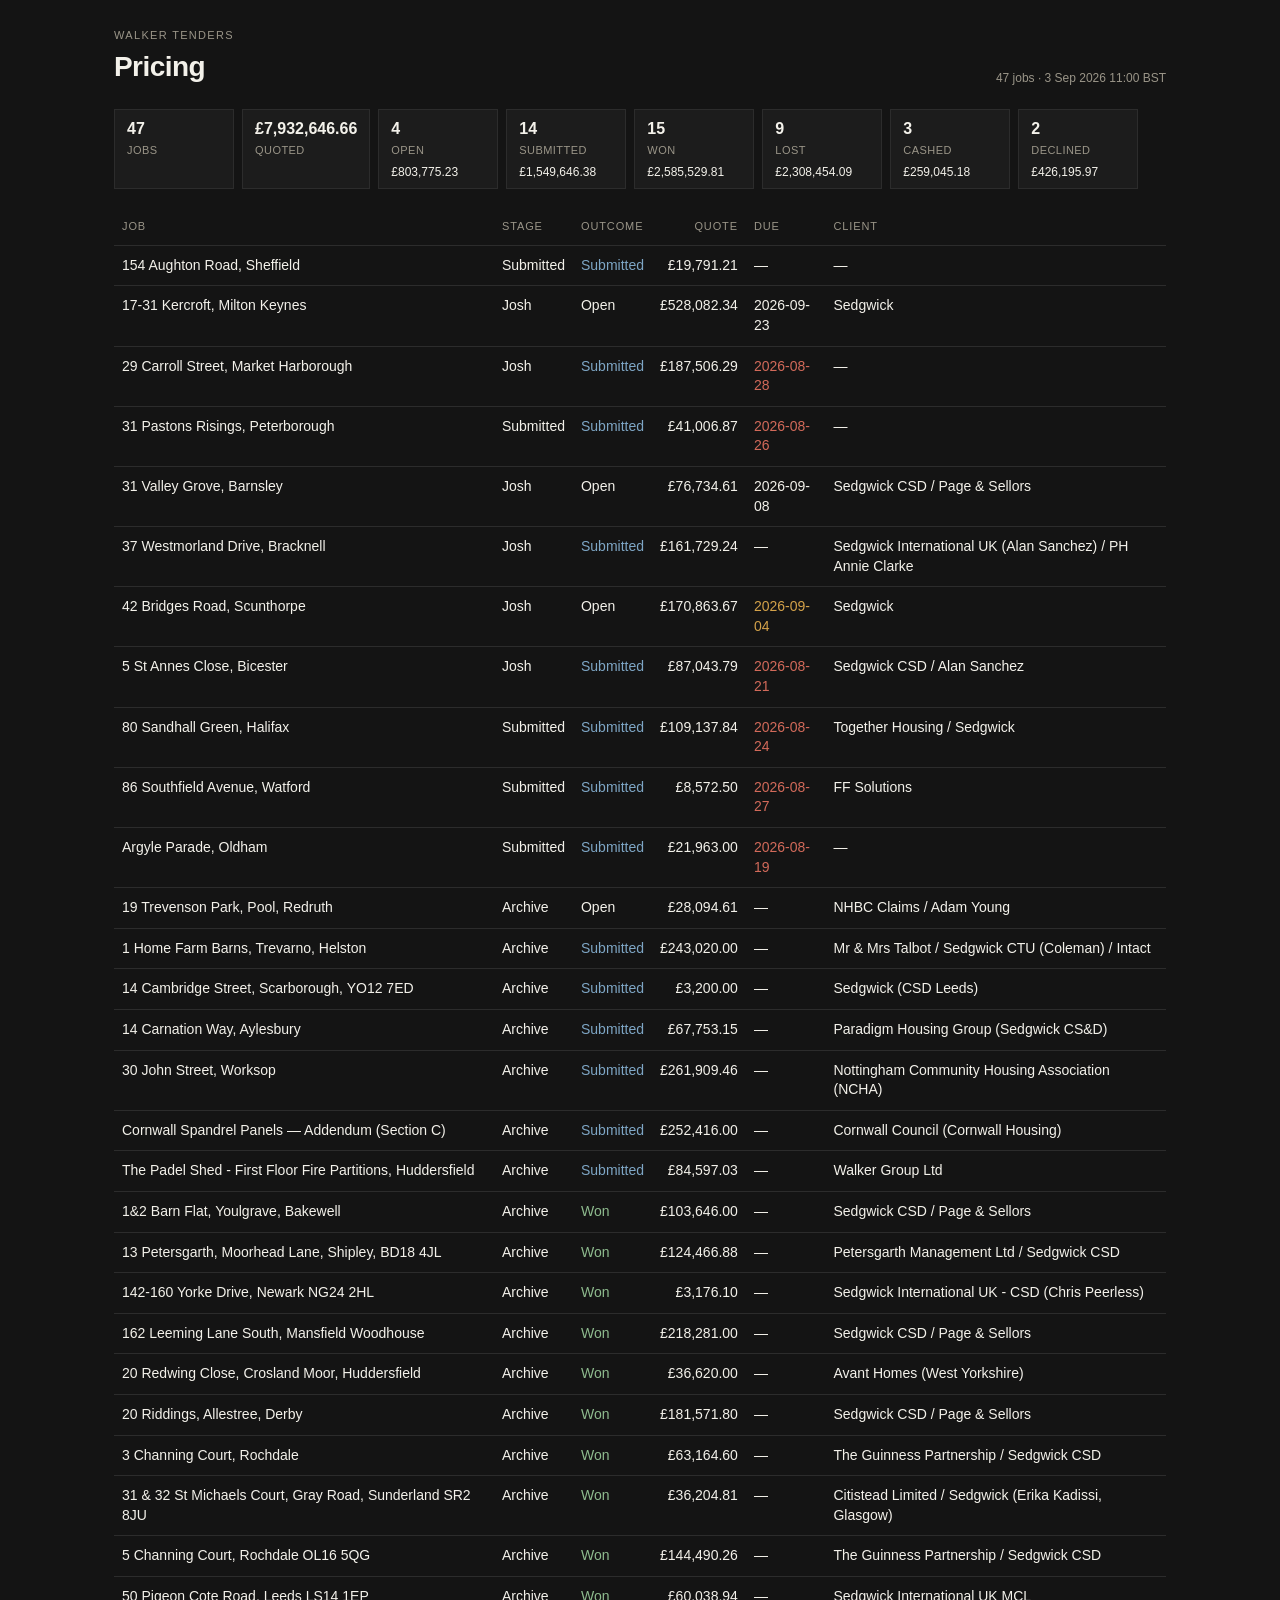
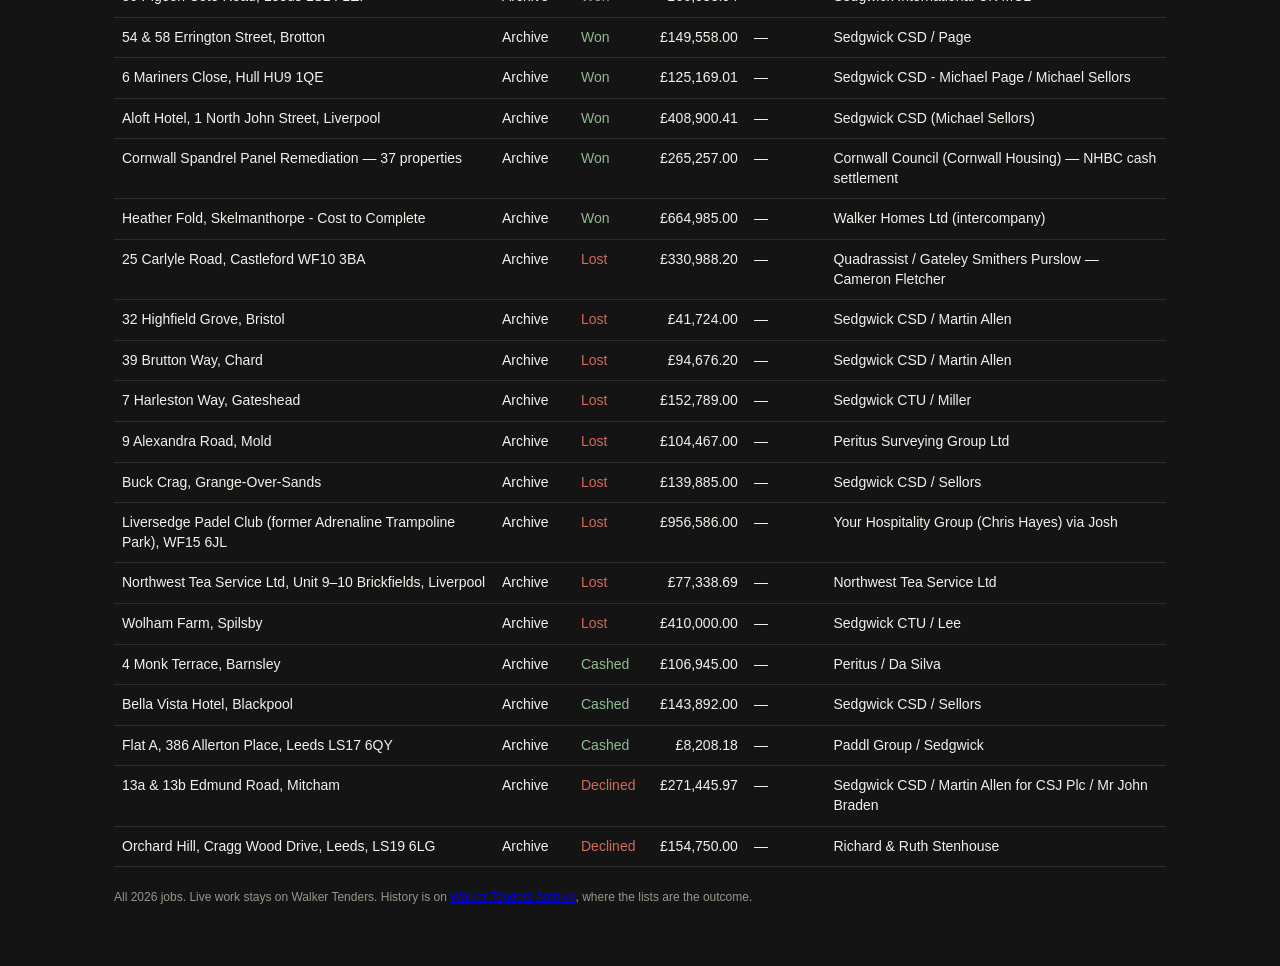
==== commit b6809628: "tracker sync update" ====
--- a/pricing.html
+++ b/pricing.html
@@ -3,13 +3,13 @@
 <link rel="stylesheet" href="./dashboard.css?v=4">
 </head><body><div class="wrap">
 <header><div><p class="kicker">Walker Tenders</p><h1>Pricing</h1></div>
-<p class="stamp">47 jobs · 3 Sep 2026 07:00 BST</p></header>
+<p class="stamp">47 jobs · 3 Sep 2026 11:00 BST</p></header>
 <section class="chips">
-<div class="chip"><b>47</b><span>Jobs</span></div><div class="chip"><b>£7,932,856.66</b><span>Quoted</span></div><div class="chip"><b>4</b><span>Open</span><em>£803,775.23</em></div><div class="chip"><b>14</b><span>Submitted</span><em>£1,549,856.38</em></div><div class="chip"><b>15</b><span>Won</span><em>£2,585,529.81</em></div><div class="chip"><b>9</b><span>Lost</span><em>£2,308,454.09</em></div><div class="chip"><b>3</b><span>Cashed</span><em>£259,045.18</em></div><div class="chip"><b>2</b><span>Declined</span><em>£426,195.97</em></div>
+<div class="chip"><b>47</b><span>Jobs</span></div><div class="chip"><b>£7,932,646.66</b><span>Quoted</span></div><div class="chip"><b>4</b><span>Open</span><em>£803,775.23</em></div><div class="chip"><b>14</b><span>Submitted</span><em>£1,549,646.38</em></div><div class="chip"><b>15</b><span>Won</span><em>£2,585,529.81</em></div><div class="chip"><b>9</b><span>Lost</span><em>£2,308,454.09</em></div><div class="chip"><b>3</b><span>Cashed</span><em>£259,045.18</em></div><div class="chip"><b>2</b><span>Declined</span><em>£426,195.97</em></div>
 </section>
 <table><thead><tr><th>Job</th><th>Stage</th><th>Outcome</th><th class="num">Quote</th><th>Due</th><th>Client</th></tr></thead>
 <tbody>
-<tr><td><a href="https://trello.com/c/3ufrl5sM/4-154-aughton-road-sheffield" target="_blank" rel="noreferrer">154 Aughton Road, Sheffield</a></td><td>Submitted</td><td class="out-Submitted">Submitted</td><td class="num">£19,791.21</td><td class="">—</td><td>—</td></tr><tr><td><a href="https://trello.com/c/llThznUl/51-17-31-kercroft-milton-keynes" target="_blank" rel="noreferrer">17-31 Kercroft, Milton Keynes</a></td><td>Josh</td><td class="out-Open">Open</td><td class="num">£528,082.34</td><td class="">2026-09-23</td><td>Sedgwick</td></tr><tr><td><a href="https://trello.com/c/xWZ6ursN/6-29-carroll-street-market-harborough" target="_blank" rel="noreferrer">29 Carroll Street, Market Harborough</a></td><td>Josh</td><td class="out-Submitted">Submitted</td><td class="num">£187,506.29</td><td class="due-over">2026-08-28</td><td>—</td></tr><tr><td><a href="https://trello.com/c/Mzgj6ggt/2-31-pastons-risings-peterborough" target="_blank" rel="noreferrer">31 Pastons Risings, Peterborough</a></td><td>Submitted</td><td class="out-Submitted">Submitted</td><td class="num">£41,006.87</td><td class="due-over">2026-08-26</td><td>—</td></tr><tr><td><a href="https://trello.com/c/rOwXVcYZ/7-31-valley-grove-barnsley" target="_blank" rel="noreferrer">31 Valley Grove, Barnsley</a></td><td>Josh</td><td class="out-Open">Open</td><td class="num">£76,734.61</td><td class="">2026-09-08</td><td>Sedgwick CSD / Page & Sellors</td></tr><tr><td><a href="https://trello.com/c/ZadFQH8z/48-37-westmorland-drive-bracknell" target="_blank" rel="noreferrer">37 Westmorland Drive, Bracknell</a></td><td>Josh</td><td class="out-Submitted">Submitted</td><td class="num">£161,939.24</td><td class="">—</td><td>Sedgwick International UK (Alan Sanchez) / PH Annie Clarke</td></tr><tr><td><a href="https://trello.com/c/fkWSbAab/50-42-bridges-road-scunthorpe" target="_blank" rel="noreferrer">42 Bridges Road, Scunthorpe</a></td><td>Josh</td><td class="out-Open">Open</td><td class="num">£170,863.67</td><td class="due-soon">2026-09-04</td><td>Sedgwick</td></tr><tr><td><a href="https://trello.com/c/e5wQ8ejt/3-5-st-annes-close-bicester" target="_blank" rel="noreferrer">5 St Annes Close, Bicester</a></td><td>Josh</td><td class="out-Submitted">Submitted</td><td class="num">£87,043.79</td><td class="due-over">2026-08-21</td><td>Sedgwick CSD / Alan Sanchez</td></tr><tr><td><a href="https://trello.com/c/WItIySVe/47-80-sandhall-green-halifax" target="_blank" rel="noreferrer">80 Sandhall Green, Halifax</a></td><td>Submitted</td><td class="out-Submitted">Submitted</td><td class="num">£109,137.84</td><td class="due-over">2026-08-24</td><td>Together Housing / Sedgwick</td></tr><tr><td><a href="https://trello.com/c/RlfihSGy/49-86-southfield-avenue-watford" target="_blank" rel="noreferrer">86 Southfield Avenue, Watford</a></td><td>Submitted</td><td class="out-Submitted">Submitted</td><td class="num">£8,572.50</td><td class="due-over">2026-08-27</td><td>FF Solutions</td></tr><tr><td><a href="https://trello.com/c/aFPp6f9S/5-argyle-parade-oldham" target="_blank" rel="noreferrer">Argyle Parade, Oldham</a></td><td>Submitted</td><td class="out-Submitted">Submitted</td><td class="num">£21,963.00</td><td class="due-over">2026-08-19</td><td>—</td></tr><tr><td><a href="https://trello.com/c/bYIxk4LG/14-19-trevenson-park-pool-redruth" target="_blank" rel="noreferrer">19 Trevenson Park, Pool, Redruth</a></td><td>Archive</td><td class="out-Open">Open</td><td class="num">£28,094.61</td><td class="">—</td><td>NHBC Claims / Adam Young</td></tr><tr><td><a href="https://trello.com/c/anhwfIKf/24-1-home-farm-barns-trevarno-helston" target="_blank" rel="noreferrer">1 Home Farm Barns, Trevarno, Helston</a></td><td>Archive</td><td class="out-Submitted">Submitted</td><td class="num">£243,020.00</td><td class="">—</td><td>Mr & Mrs Talbot / Sedgwick CTU (Coleman) / Intact</td></tr><tr><td><a href="https://trello.com/c/i2Pv232R/35-14-cambridge-street-scarborough-yo12-7ed" target="_blank" rel="noreferrer">14 Cambridge Street, Scarborough, YO12 7ED</a></td><td>Archive</td><td class="out-Submitted">Submitted</td><td class="num">£3,200.00</td><td class="">—</td><td>Sedgwick (CSD Leeds)</td></tr><tr><td><a href="https://trello.com/c/JtfQjhIz/34-14-carnation-way-aylesbury" target="_blank" rel="noreferrer">14 Carnation Way, Aylesbury</a></td><td>Archive</td><td class="out-Submitted">Submitted</td><td class="num">£67,753.15</td><td class="">—</td><td>Paradigm Housing Group (Sedgwick CS&D)</td></tr><tr><td><a href="https://trello.com/c/IB7iQY9c/28-30-john-street-worksop" target="_blank" rel="noreferrer">30 John Street, Worksop</a></td><td>Archive</td><td class="out-Submitted">Submitted</td><td class="num">£261,909.46</td><td class="">—</td><td>Nottingham Community Housing Association (NCHA)</td></tr><tr><td><a href="https://trello.com/c/2DuR4Il8/26-cornwall-spandrel-panels-addendum-section-c" target="_blank" rel="noreferrer">Cornwall Spandrel Panels — Addendum (Section C)</a></td><td>Archive</td><td class="out-Submitted">Submitted</td><td class="num">£252,416.00</td><td class="">—</td><td>Cornwall Council (Cornwall Housing)</td></tr><tr><td><a href="https://trello.com/c/xPTmonhB/32-the-padel-shed-first-floor-fire-partitions-huddersfield" target="_blank" rel="noreferrer">The Padel Shed - First Floor Fire Partitions, Huddersfield</a></td><td>Archive</td><td class="out-Submitted">Submitted</td><td class="num">£84,597.03</td><td class="">—</td><td>Walker Group Ltd</td></tr><tr><td><a href="https://trello.com/c/bKOda6Ll/16-12-barn-flat-youlgrave-bakewell" target="_blank" rel="noreferrer">1&2 Barn Flat, Youlgrave, Bakewell</a></td><td>Archive</td><td class="out-Won">Won</td><td class="num">£103,646.00</td><td class="">—</td><td>Sedgwick CSD / Page & Sellors</td></tr><tr><td><a href="https://trello.com/c/gCSpWxi1/27-13-petersgarth-moorhead-lane-shipley-bd18-4jl" target="_blank" rel="noreferrer">13 Petersgarth, Moorhead Lane, Shipley, BD18 4JL</a></td><td>Archive</td><td class="out-Won">Won</td><td class="num">£124,466.88</td><td class="">—</td><td>Petersgarth Management Ltd / Sedgwick CSD</td></tr><tr><td><a href="https://trello.com/c/6cCgyned/37-142-160-yorke-drive-newark-ng24-2hl" target="_blank" rel="noreferrer">142-160 Yorke Drive, Newark NG24 2HL</a></td><td>Archive</td><td class="out-Won">Won</td><td class="num">£3,176.10</td><td class="">—</td><td>Sedgwick International UK - CSD (Chris Peerless)</td></tr><tr><td><a href="https://trello.com/c/9I9qZb7o/13-162-leeming-lane-south-mansfield-woodhouse" target="_blank" rel="noreferrer">162 Leeming Lane South, Mansfield Woodhouse</a></td><td>Archive</td><td class="out-Won">Won</td><td class="num">£218,281.00</td><td class="">—</td><td>Sedgwick CSD / Page & Sellors</td></tr><tr><td><a href="https://trello.com/c/gqocP8t3/6-20-redwing-close-crosland-moor-huddersfield" target="_blank" rel="noreferrer">20 Redwing Close, Crosland Moor, Huddersfield</a></td><td>Archive</td><td class="out-Won">Won</td><td class="num">£36,620.00</td><td class="">—</td><td>Avant Homes (West Yorkshire)</td></tr><tr><td><a href="https://trello.com/c/YRGzIAOj/23-20-riddings-allestree-derby" target="_blank" rel="noreferrer">20 Riddings, Allestree, Derby</a></td><td>Archive</td><td class="out-Won">Won</td><td class="num">£181,571.80</td><td class="">—</td><td>Sedgwick CSD / Page & Sellors</td></tr><tr><td><a href="https://trello.com/c/MBelQI81/33-3-channing-court-rochdale" target="_blank" rel="noreferrer">3 Channing Court, Rochdale</a></td><td>Archive</td><td class="out-Won">Won</td><td class="num">£63,164.60</td><td class="">—</td><td>The Guinness Partnership / Sedgwick CSD</td></tr><tr><td><a href="https://trello.com/c/jozKvtXG/25-31-32-st-michaels-court-gray-road-sunderland-sr2-8ju" target="_blank" rel="noreferrer">31 & 32 St Michaels Court, Gray Road, Sunderland SR2 8JU</a></td><td>Archive</td><td class="out-Won">Won</td><td class="num">£36,204.81</td><td class="">—</td><td>Citistead Limited / Sedgwick (Erika Kadissi, Glasgow)</td></tr><tr><td><a href="https://trello.com/c/FumJPWSe/15-5-channing-court-rochdale-ol16-5qg" target="_blank" rel="noreferrer">5 Channing Court, Rochdale OL16 5QG</a></td><td>Archive</td><td class="out-Won">Won</td><td class="num">£144,490.26</td><td class="">—</td><td>The Guinness Partnership / Sedgwick CSD</td></tr><tr><td><a href="https://trello.com/c/3Vz1MovE/30-50-pigeon-cote-road-leeds-ls14-1ep" target="_blank" rel="noreferrer">50 Pigeon Cote Road, Leeds LS14 1EP</a></td><td>Archive</td><td class="out-Won">Won</td><td class="num">£60,038.94</td><td class="">—</td><td>Sedgwick International UK MCL</td></tr><tr><td><a href="https://trello.com/c/EMlyivy0/9-54-58-errington-street-brotton" target="_blank" rel="noreferrer">54 & 58 Errington Street, Brotton</a></td><td>Archive</td><td class="out-Won">Won</td><td class="num">£149,558.00</td><td class="">—</td><td>Sedgwick CSD / Page</td></tr><tr><td><a href="https://trello.com/c/kLe8FHAw/8-6-mariners-close-hull-hu9-1qe" target="_blank" rel="noreferrer">6 Mariners Close, Hull HU9 1QE</a></td><td>Archive</td><td class="out-Won">Won</td><td class="num">£125,169.01</td><td class="">—</td><td>Sedgwick CSD - Michael Page / Michael Sellors</td></tr><tr><td><a href="https://trello.com/c/2s62MV5p/10-aloft-hotel-1-north-john-street-liverpool" target="_blank" rel="noreferrer">Aloft Hotel, 1 North John Street, Liverpool</a></td><td>Archive</td><td class="out-Won">Won</td><td class="num">£408,900.41</td><td class="">—</td><td>Sedgwick CSD (Michael Sellors)</td></tr><tr><td><a href="https://trello.com/c/s1jipo0H/17-cornwall-spandrel-panel-remediation-37-properties" target="_blank" rel="noreferrer">Cornwall Spandrel Panel Remediation — 37 properties</a></td><td>Archive</td><td class="out-Won">Won</td><td class="num">£265,257.00</td><td class="">—</td><td>Cornwall Council (Cornwall Housing) — NHBC cash settlement</td></tr><tr><td><a href="https://trello.com/c/ltWS5zLq/31-heather-fold-skelmanthorpe-cost-to-complete" target="_blank" rel="noreferrer">Heather Fold, Skelmanthorpe - Cost to Complete</a></td><td>Archive</td><td class="out-Won">Won</td><td class="num">£664,985.00</td><td class="">—</td><td>Walker Homes Ltd (intercompany)</td></tr><tr><td><a href="https://trello.com/c/GXdSZIfy/21-25-carlyle-road-castleford-wf10-3ba" target="_blank" rel="noreferrer">25 Carlyle Road, Castleford WF10 3BA</a></td><td>Archive</td><td class="out-Lost">Lost</td><td class="num">£330,988.20</td><td class="">—</td><td>Quadrassist / Gateley Smithers Purslow — Cameron Fletcher</td></tr><tr><td><a href="https://trello.com/c/Y1OqbGJI/20-32-highfield-grove-bristol" target="_blank" rel="noreferrer">32 Highfield Grove, Bristol</a></td><td>Archive</td><td class="out-Lost">Lost</td><td class="num">£41,724.00</td><td class="">—</td><td>Sedgwick CSD / Martin Allen</td></tr><tr><td><a href="https://trello.com/c/NOX21SIo/18-39-brutton-way-chard" target="_blank" rel="noreferrer">39 Brutton Way, Chard</a></td><td>Archive</td><td class="out-Lost">Lost</td><td class="num">£94,676.20</td><td class="">—</td><td>Sedgwick CSD / Martin Allen</td></tr><tr><td><a href="https://trello.com/c/2WrLKvX1/4-7-harleston-way-gateshead" target="_blank" rel="noreferrer">7 Harleston Way, Gateshead</a></td><td>Archive</td><td class="out-Lost">Lost</td><td class="num">£152,789.00</td><td class="">—</td><td>Sedgwick CTU / Miller</td></tr><tr><td><a href="https://trello.com/c/4ul37lkn/5-9-alexandra-road-mold" target="_blank" rel="noreferrer">9 Alexandra Road, Mold</a></td><td>Archive</td><td class="out-Lost">Lost</td><td class="num">£104,467.00</td><td class="">—</td><td>Peritus Surveying Group Ltd</td></tr><tr><td><a href="https://trello.com/c/FmyrWGWJ/3-buck-crag-grange-over-sands" target="_blank" rel="noreferrer">Buck Crag, Grange-Over-Sands</a></td><td>Archive</td><td class="out-Lost">Lost</td><td class="num">£139,885.00</td><td class="">—</td><td>Sedgwick CSD / Sellors</td></tr><tr><td><a href="https://trello.com/c/tG1RPkj6/22-liversedge-padel-club-former-adrenaline-trampoline-park-wf15-6jl" target="_blank" rel="noreferrer">Liversedge Padel Club (former Adrenaline Trampoline Park), WF15 6JL</a></td><td>Archive</td><td class="out-Lost">Lost</td><td class="num">£956,586.00</td><td class="">—</td><td>Your Hospitality Group (Chris Hayes) via Josh</td></tr><tr><td><a href="https://trello.com/c/XIxcJaAh/29-northwest-tea-service-ltd-unit-9-10-brickfields-liverpool" target="_blank" rel="noreferrer">Northwest Tea Service Ltd, Unit 9–10 Brickfields, Liverpool</a></td><td>Archive</td><td class="out-Lost">Lost</td><td class="num">£77,338.69</td><td class="">—</td><td>Northwest Tea Service Ltd</td></tr><tr><td><a href="https://trello.com/c/Hg3vfbA3/2-wolham-farm-spilsby" target="_blank" rel="noreferrer">Wolham Farm, Spilsby</a></td><td>Archive</td><td class="out-Lost">Lost</td><td class="num">£410,000.00</td><td class="">—</td><td>Sedgwick CTU / Lee</td></tr><tr><td><a href="https://trello.com/c/nQVsU2JN/1-4-monk-terrace-barnsley" target="_blank" rel="noreferrer">4 Monk Terrace, Barnsley</a></td><td>Archive</td><td class="out-Cashed">Cashed</td><td class="num">£106,945.00</td><td class="">—</td><td>Peritus / Da Silva</td></tr><tr><td><a href="https://trello.com/c/b5xw8yFC/12-bella-vista-hotel-blackpool" target="_blank" rel="noreferrer">Bella Vista Hotel, Blackpool</a></td><td>Archive</td><td class="out-Cashed">Cashed</td><td class="num">£143,892.00</td><td class="">—</td><td>Sedgwick CSD / Sellors</td></tr><tr><td><a href="https://trello.com/c/29wDE8Kq/7-flat-a-386-allerton-place-leeds-ls17-6qy" target="_blank" rel="noreferrer">Flat A, 386 Allerton Place, Leeds LS17 6QY</a></td><td>Archive</td><td class="out-Cashed">Cashed</td><td class="num">£8,208.18</td><td class="">—</td><td>Paddl Group / Sedgwick</td></tr><tr><td><a href="https://trello.com/c/qSsSw9gB/19-13a-13b-edmund-road-mitcham" target="_blank" rel="noreferrer">13a & 13b Edmund Road, Mitcham</a></td><td>Archive</td><td class="out-Declined">Declined</td><td class="num">£271,445.97</td><td class="">—</td><td>Sedgwick CSD / Martin Allen for CSJ Plc / Mr John Braden</td></tr><tr><td><a href="https://trello.com/c/aYnHvlMi/11-orchard-hill-cragg-wood-drive-leeds-ls19-6lg" target="_blank" rel="noreferrer">Orchard Hill, Cragg Wood Drive, Leeds, LS19 6LG</a></td><td>Archive</td><td class="out-Declined">Declined</td><td class="num">£154,750.00</td><td class="">—</td><td>Richard & Ruth Stenhouse</td></tr>
+<tr><td><a href="https://trello.com/c/3ufrl5sM/4-154-aughton-road-sheffield" target="_blank" rel="noreferrer">154 Aughton Road, Sheffield</a></td><td>Submitted</td><td class="out-Submitted">Submitted</td><td class="num">£19,791.21</td><td class="">—</td><td>—</td></tr><tr><td><a href="https://trello.com/c/llThznUl/51-17-31-kercroft-milton-keynes" target="_blank" rel="noreferrer">17-31 Kercroft, Milton Keynes</a></td><td>Josh</td><td class="out-Open">Open</td><td class="num">£528,082.34</td><td class="">2026-09-23</td><td>Sedgwick</td></tr><tr><td><a href="https://trello.com/c/xWZ6ursN/6-29-carroll-street-market-harborough" target="_blank" rel="noreferrer">29 Carroll Street, Market Harborough</a></td><td>Josh</td><td class="out-Submitted">Submitted</td><td class="num">£187,506.29</td><td class="due-over">2026-08-28</td><td>—</td></tr><tr><td><a href="https://trello.com/c/Mzgj6ggt/2-31-pastons-risings-peterborough" target="_blank" rel="noreferrer">31 Pastons Risings, Peterborough</a></td><td>Submitted</td><td class="out-Submitted">Submitted</td><td class="num">£41,006.87</td><td class="due-over">2026-08-26</td><td>—</td></tr><tr><td><a href="https://trello.com/c/rOwXVcYZ/7-31-valley-grove-barnsley" target="_blank" rel="noreferrer">31 Valley Grove, Barnsley</a></td><td>Josh</td><td class="out-Open">Open</td><td class="num">£76,734.61</td><td class="">2026-09-08</td><td>Sedgwick CSD / Page & Sellors</td></tr><tr><td><a href="https://trello.com/c/ZadFQH8z/48-37-westmorland-drive-bracknell" target="_blank" rel="noreferrer">37 Westmorland Drive, Bracknell</a></td><td>Josh</td><td class="out-Submitted">Submitted</td><td class="num">£161,729.24</td><td class="">—</td><td>Sedgwick International UK (Alan Sanchez) / PH Annie Clarke</td></tr><tr><td><a href="https://trello.com/c/fkWSbAab/50-42-bridges-road-scunthorpe" target="_blank" rel="noreferrer">42 Bridges Road, Scunthorpe</a></td><td>Josh</td><td class="out-Open">Open</td><td class="num">£170,863.67</td><td class="due-soon">2026-09-04</td><td>Sedgwick</td></tr><tr><td><a href="https://trello.com/c/e5wQ8ejt/3-5-st-annes-close-bicester" target="_blank" rel="noreferrer">5 St Annes Close, Bicester</a></td><td>Josh</td><td class="out-Submitted">Submitted</td><td class="num">£87,043.79</td><td class="due-over">2026-08-21</td><td>Sedgwick CSD / Alan Sanchez</td></tr><tr><td><a href="https://trello.com/c/WItIySVe/47-80-sandhall-green-halifax" target="_blank" rel="noreferrer">80 Sandhall Green, Halifax</a></td><td>Submitted</td><td class="out-Submitted">Submitted</td><td class="num">£109,137.84</td><td class="due-over">2026-08-24</td><td>Together Housing / Sedgwick</td></tr><tr><td><a href="https://trello.com/c/RlfihSGy/49-86-southfield-avenue-watford" target="_blank" rel="noreferrer">86 Southfield Avenue, Watford</a></td><td>Submitted</td><td class="out-Submitted">Submitted</td><td class="num">£8,572.50</td><td class="due-over">2026-08-27</td><td>FF Solutions</td></tr><tr><td><a href="https://trello.com/c/aFPp6f9S/5-argyle-parade-oldham" target="_blank" rel="noreferrer">Argyle Parade, Oldham</a></td><td>Submitted</td><td class="out-Submitted">Submitted</td><td class="num">£21,963.00</td><td class="due-over">2026-08-19</td><td>—</td></tr><tr><td><a href="https://trello.com/c/bYIxk4LG/14-19-trevenson-park-pool-redruth" target="_blank" rel="noreferrer">19 Trevenson Park, Pool, Redruth</a></td><td>Archive</td><td class="out-Open">Open</td><td class="num">£28,094.61</td><td class="">—</td><td>NHBC Claims / Adam Young</td></tr><tr><td><a href="https://trello.com/c/anhwfIKf/24-1-home-farm-barns-trevarno-helston" target="_blank" rel="noreferrer">1 Home Farm Barns, Trevarno, Helston</a></td><td>Archive</td><td class="out-Submitted">Submitted</td><td class="num">£243,020.00</td><td class="">—</td><td>Mr & Mrs Talbot / Sedgwick CTU (Coleman) / Intact</td></tr><tr><td><a href="https://trello.com/c/i2Pv232R/35-14-cambridge-street-scarborough-yo12-7ed" target="_blank" rel="noreferrer">14 Cambridge Street, Scarborough, YO12 7ED</a></td><td>Archive</td><td class="out-Submitted">Submitted</td><td class="num">£3,200.00</td><td class="">—</td><td>Sedgwick (CSD Leeds)</td></tr><tr><td><a href="https://trello.com/c/JtfQjhIz/34-14-carnation-way-aylesbury" target="_blank" rel="noreferrer">14 Carnation Way, Aylesbury</a></td><td>Archive</td><td class="out-Submitted">Submitted</td><td class="num">£67,753.15</td><td class="">—</td><td>Paradigm Housing Group (Sedgwick CS&D)</td></tr><tr><td><a href="https://trello.com/c/IB7iQY9c/28-30-john-street-worksop" target="_blank" rel="noreferrer">30 John Street, Worksop</a></td><td>Archive</td><td class="out-Submitted">Submitted</td><td class="num">£261,909.46</td><td class="">—</td><td>Nottingham Community Housing Association (NCHA)</td></tr><tr><td><a href="https://trello.com/c/2DuR4Il8/26-cornwall-spandrel-panels-addendum-section-c" target="_blank" rel="noreferrer">Cornwall Spandrel Panels — Addendum (Section C)</a></td><td>Archive</td><td class="out-Submitted">Submitted</td><td class="num">£252,416.00</td><td class="">—</td><td>Cornwall Council (Cornwall Housing)</td></tr><tr><td><a href="https://trello.com/c/xPTmonhB/32-the-padel-shed-first-floor-fire-partitions-huddersfield" target="_blank" rel="noreferrer">The Padel Shed - First Floor Fire Partitions, Huddersfield</a></td><td>Archive</td><td class="out-Submitted">Submitted</td><td class="num">£84,597.03</td><td class="">—</td><td>Walker Group Ltd</td></tr><tr><td><a href="https://trello.com/c/bKOda6Ll/16-12-barn-flat-youlgrave-bakewell" target="_blank" rel="noreferrer">1&2 Barn Flat, Youlgrave, Bakewell</a></td><td>Archive</td><td class="out-Won">Won</td><td class="num">£103,646.00</td><td class="">—</td><td>Sedgwick CSD / Page & Sellors</td></tr><tr><td><a href="https://trello.com/c/gCSpWxi1/27-13-petersgarth-moorhead-lane-shipley-bd18-4jl" target="_blank" rel="noreferrer">13 Petersgarth, Moorhead Lane, Shipley, BD18 4JL</a></td><td>Archive</td><td class="out-Won">Won</td><td class="num">£124,466.88</td><td class="">—</td><td>Petersgarth Management Ltd / Sedgwick CSD</td></tr><tr><td><a href="https://trello.com/c/6cCgyned/37-142-160-yorke-drive-newark-ng24-2hl" target="_blank" rel="noreferrer">142-160 Yorke Drive, Newark NG24 2HL</a></td><td>Archive</td><td class="out-Won">Won</td><td class="num">£3,176.10</td><td class="">—</td><td>Sedgwick International UK - CSD (Chris Peerless)</td></tr><tr><td><a href="https://trello.com/c/9I9qZb7o/13-162-leeming-lane-south-mansfield-woodhouse" target="_blank" rel="noreferrer">162 Leeming Lane South, Mansfield Woodhouse</a></td><td>Archive</td><td class="out-Won">Won</td><td class="num">£218,281.00</td><td class="">—</td><td>Sedgwick CSD / Page & Sellors</td></tr><tr><td><a href="https://trello.com/c/gqocP8t3/6-20-redwing-close-crosland-moor-huddersfield" target="_blank" rel="noreferrer">20 Redwing Close, Crosland Moor, Huddersfield</a></td><td>Archive</td><td class="out-Won">Won</td><td class="num">£36,620.00</td><td class="">—</td><td>Avant Homes (West Yorkshire)</td></tr><tr><td><a href="https://trello.com/c/YRGzIAOj/23-20-riddings-allestree-derby" target="_blank" rel="noreferrer">20 Riddings, Allestree, Derby</a></td><td>Archive</td><td class="out-Won">Won</td><td class="num">£181,571.80</td><td class="">—</td><td>Sedgwick CSD / Page & Sellors</td></tr><tr><td><a href="https://trello.com/c/MBelQI81/33-3-channing-court-rochdale" target="_blank" rel="noreferrer">3 Channing Court, Rochdale</a></td><td>Archive</td><td class="out-Won">Won</td><td class="num">£63,164.60</td><td class="">—</td><td>The Guinness Partnership / Sedgwick CSD</td></tr><tr><td><a href="https://trello.com/c/jozKvtXG/25-31-32-st-michaels-court-gray-road-sunderland-sr2-8ju" target="_blank" rel="noreferrer">31 & 32 St Michaels Court, Gray Road, Sunderland SR2 8JU</a></td><td>Archive</td><td class="out-Won">Won</td><td class="num">£36,204.81</td><td class="">—</td><td>Citistead Limited / Sedgwick (Erika Kadissi, Glasgow)</td></tr><tr><td><a href="https://trello.com/c/FumJPWSe/15-5-channing-court-rochdale-ol16-5qg" target="_blank" rel="noreferrer">5 Channing Court, Rochdale OL16 5QG</a></td><td>Archive</td><td class="out-Won">Won</td><td class="num">£144,490.26</td><td class="">—</td><td>The Guinness Partnership / Sedgwick CSD</td></tr><tr><td><a href="https://trello.com/c/3Vz1MovE/30-50-pigeon-cote-road-leeds-ls14-1ep" target="_blank" rel="noreferrer">50 Pigeon Cote Road, Leeds LS14 1EP</a></td><td>Archive</td><td class="out-Won">Won</td><td class="num">£60,038.94</td><td class="">—</td><td>Sedgwick International UK MCL</td></tr><tr><td><a href="https://trello.com/c/EMlyivy0/9-54-58-errington-street-brotton" target="_blank" rel="noreferrer">54 & 58 Errington Street, Brotton</a></td><td>Archive</td><td class="out-Won">Won</td><td class="num">£149,558.00</td><td class="">—</td><td>Sedgwick CSD / Page</td></tr><tr><td><a href="https://trello.com/c/kLe8FHAw/8-6-mariners-close-hull-hu9-1qe" target="_blank" rel="noreferrer">6 Mariners Close, Hull HU9 1QE</a></td><td>Archive</td><td class="out-Won">Won</td><td class="num">£125,169.01</td><td class="">—</td><td>Sedgwick CSD - Michael Page / Michael Sellors</td></tr><tr><td><a href="https://trello.com/c/2s62MV5p/10-aloft-hotel-1-north-john-street-liverpool" target="_blank" rel="noreferrer">Aloft Hotel, 1 North John Street, Liverpool</a></td><td>Archive</td><td class="out-Won">Won</td><td class="num">£408,900.41</td><td class="">—</td><td>Sedgwick CSD (Michael Sellors)</td></tr><tr><td><a href="https://trello.com/c/s1jipo0H/17-cornwall-spandrel-panel-remediation-37-properties" target="_blank" rel="noreferrer">Cornwall Spandrel Panel Remediation — 37 properties</a></td><td>Archive</td><td class="out-Won">Won</td><td class="num">£265,257.00</td><td class="">—</td><td>Cornwall Council (Cornwall Housing) — NHBC cash settlement</td></tr><tr><td><a href="https://trello.com/c/ltWS5zLq/31-heather-fold-skelmanthorpe-cost-to-complete" target="_blank" rel="noreferrer">Heather Fold, Skelmanthorpe - Cost to Complete</a></td><td>Archive</td><td class="out-Won">Won</td><td class="num">£664,985.00</td><td class="">—</td><td>Walker Homes Ltd (intercompany)</td></tr><tr><td><a href="https://trello.com/c/GXdSZIfy/21-25-carlyle-road-castleford-wf10-3ba" target="_blank" rel="noreferrer">25 Carlyle Road, Castleford WF10 3BA</a></td><td>Archive</td><td class="out-Lost">Lost</td><td class="num">£330,988.20</td><td class="">—</td><td>Quadrassist / Gateley Smithers Purslow — Cameron Fletcher</td></tr><tr><td><a href="https://trello.com/c/Y1OqbGJI/20-32-highfield-grove-bristol" target="_blank" rel="noreferrer">32 Highfield Grove, Bristol</a></td><td>Archive</td><td class="out-Lost">Lost</td><td class="num">£41,724.00</td><td class="">—</td><td>Sedgwick CSD / Martin Allen</td></tr><tr><td><a href="https://trello.com/c/NOX21SIo/18-39-brutton-way-chard" target="_blank" rel="noreferrer">39 Brutton Way, Chard</a></td><td>Archive</td><td class="out-Lost">Lost</td><td class="num">£94,676.20</td><td class="">—</td><td>Sedgwick CSD / Martin Allen</td></tr><tr><td><a href="https://trello.com/c/2WrLKvX1/4-7-harleston-way-gateshead" target="_blank" rel="noreferrer">7 Harleston Way, Gateshead</a></td><td>Archive</td><td class="out-Lost">Lost</td><td class="num">£152,789.00</td><td class="">—</td><td>Sedgwick CTU / Miller</td></tr><tr><td><a href="https://trello.com/c/4ul37lkn/5-9-alexandra-road-mold" target="_blank" rel="noreferrer">9 Alexandra Road, Mold</a></td><td>Archive</td><td class="out-Lost">Lost</td><td class="num">£104,467.00</td><td class="">—</td><td>Peritus Surveying Group Ltd</td></tr><tr><td><a href="https://trello.com/c/FmyrWGWJ/3-buck-crag-grange-over-sands" target="_blank" rel="noreferrer">Buck Crag, Grange-Over-Sands</a></td><td>Archive</td><td class="out-Lost">Lost</td><td class="num">£139,885.00</td><td class="">—</td><td>Sedgwick CSD / Sellors</td></tr><tr><td><a href="https://trello.com/c/tG1RPkj6/22-liversedge-padel-club-former-adrenaline-trampoline-park-wf15-6jl" target="_blank" rel="noreferrer">Liversedge Padel Club (former Adrenaline Trampoline Park), WF15 6JL</a></td><td>Archive</td><td class="out-Lost">Lost</td><td class="num">£956,586.00</td><td class="">—</td><td>Your Hospitality Group (Chris Hayes) via Josh</td></tr><tr><td><a href="https://trello.com/c/XIxcJaAh/29-northwest-tea-service-ltd-unit-9-10-brickfields-liverpool" target="_blank" rel="noreferrer">Northwest Tea Service Ltd, Unit 9–10 Brickfields, Liverpool</a></td><td>Archive</td><td class="out-Lost">Lost</td><td class="num">£77,338.69</td><td class="">—</td><td>Northwest Tea Service Ltd</td></tr><tr><td><a href="https://trello.com/c/Hg3vfbA3/2-wolham-farm-spilsby" target="_blank" rel="noreferrer">Wolham Farm, Spilsby</a></td><td>Archive</td><td class="out-Lost">Lost</td><td class="num">£410,000.00</td><td class="">—</td><td>Sedgwick CTU / Lee</td></tr><tr><td><a href="https://trello.com/c/nQVsU2JN/1-4-monk-terrace-barnsley" target="_blank" rel="noreferrer">4 Monk Terrace, Barnsley</a></td><td>Archive</td><td class="out-Cashed">Cashed</td><td class="num">£106,945.00</td><td class="">—</td><td>Peritus / Da Silva</td></tr><tr><td><a href="https://trello.com/c/b5xw8yFC/12-bella-vista-hotel-blackpool" target="_blank" rel="noreferrer">Bella Vista Hotel, Blackpool</a></td><td>Archive</td><td class="out-Cashed">Cashed</td><td class="num">£143,892.00</td><td class="">—</td><td>Sedgwick CSD / Sellors</td></tr><tr><td><a href="https://trello.com/c/29wDE8Kq/7-flat-a-386-allerton-place-leeds-ls17-6qy" target="_blank" rel="noreferrer">Flat A, 386 Allerton Place, Leeds LS17 6QY</a></td><td>Archive</td><td class="out-Cashed">Cashed</td><td class="num">£8,208.18</td><td class="">—</td><td>Paddl Group / Sedgwick</td></tr><tr><td><a href="https://trello.com/c/qSsSw9gB/19-13a-13b-edmund-road-mitcham" target="_blank" rel="noreferrer">13a & 13b Edmund Road, Mitcham</a></td><td>Archive</td><td class="out-Declined">Declined</td><td class="num">£271,445.97</td><td class="">—</td><td>Sedgwick CSD / Martin Allen for CSJ Plc / Mr John Braden</td></tr><tr><td><a href="https://trello.com/c/aYnHvlMi/11-orchard-hill-cragg-wood-drive-leeds-ls19-6lg" target="_blank" rel="noreferrer">Orchard Hill, Cragg Wood Drive, Leeds, LS19 6LG</a></td><td>Archive</td><td class="out-Declined">Declined</td><td class="num">£154,750.00</td><td class="">—</td><td>Richard & Ruth Stenhouse</td></tr>
 </tbody></table>
 <p class="note">All 2026 jobs. Live work stays on Walker Tenders. History is on <a href="https://trello.com/b/XOrtwycE/walker-tenders-archive">Walker Tenders Archive</a>, where the lists are the outcome.</p>
 </div></body></html>
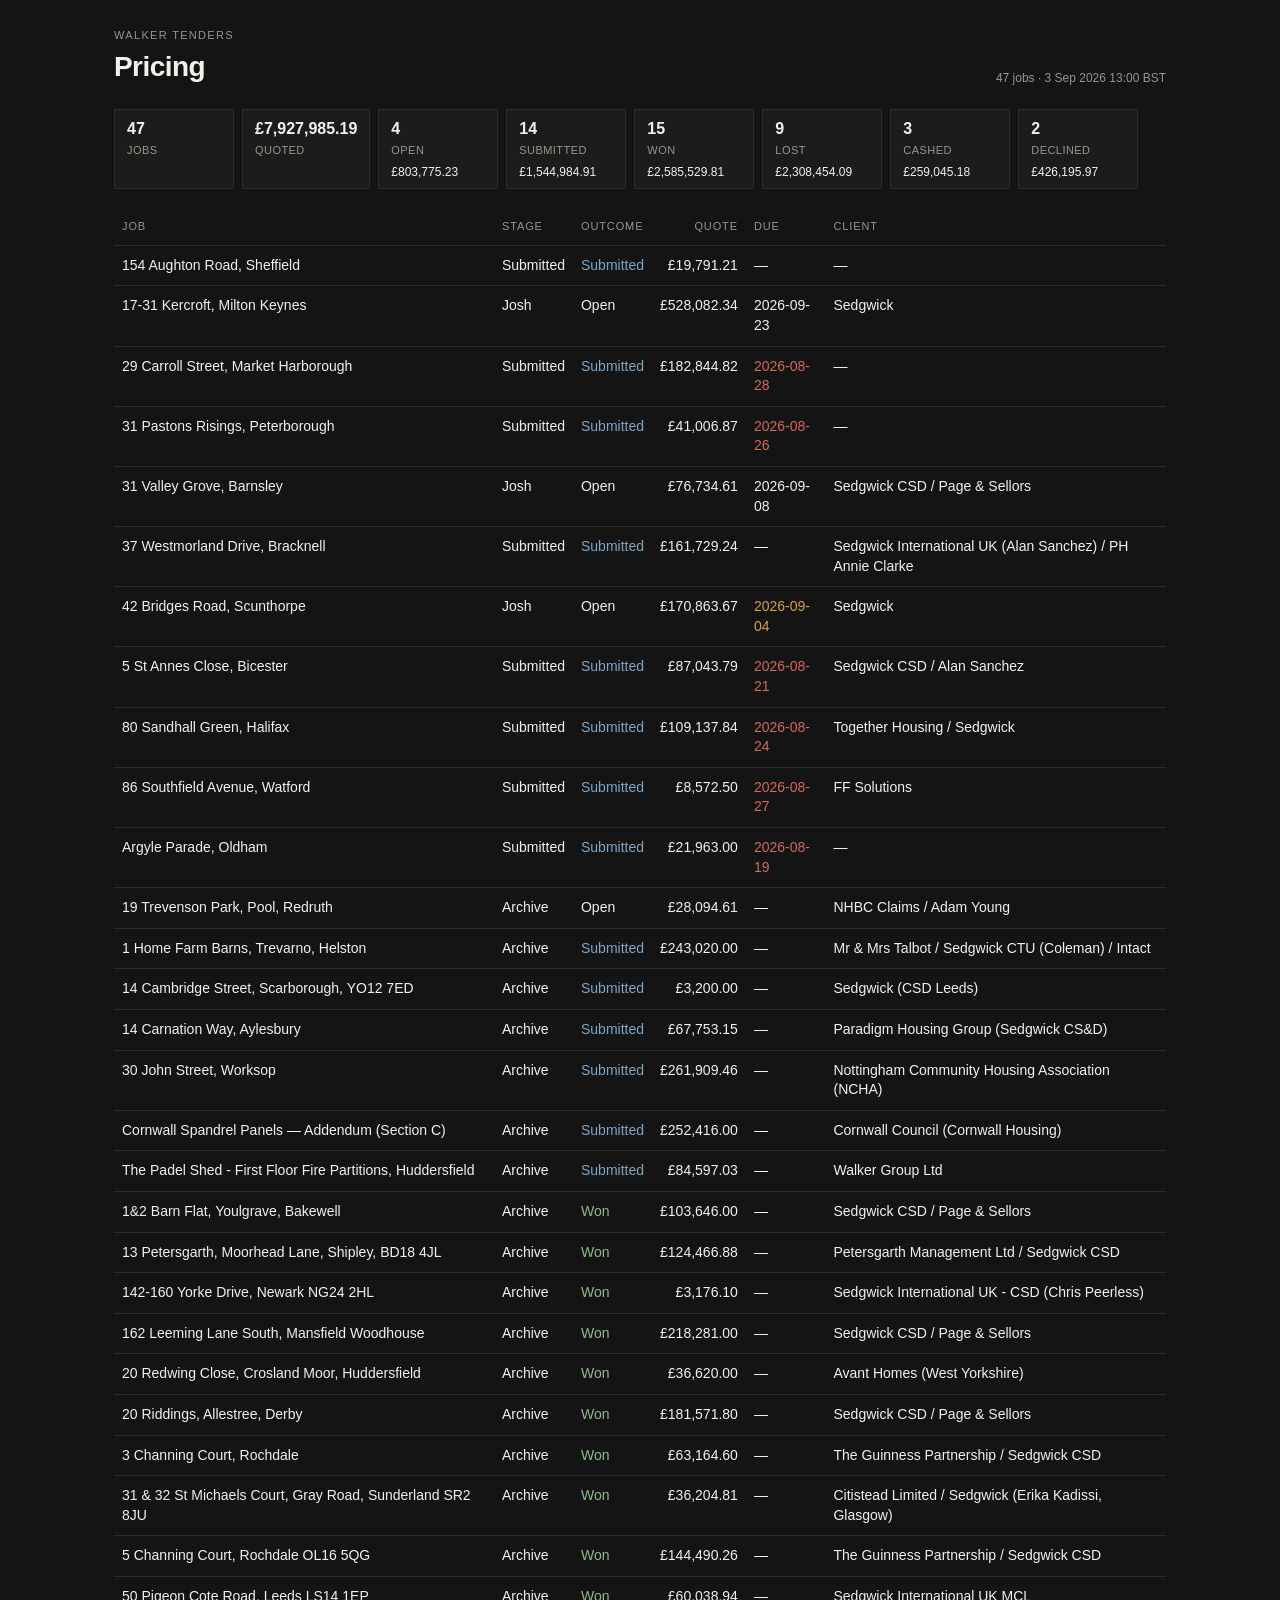
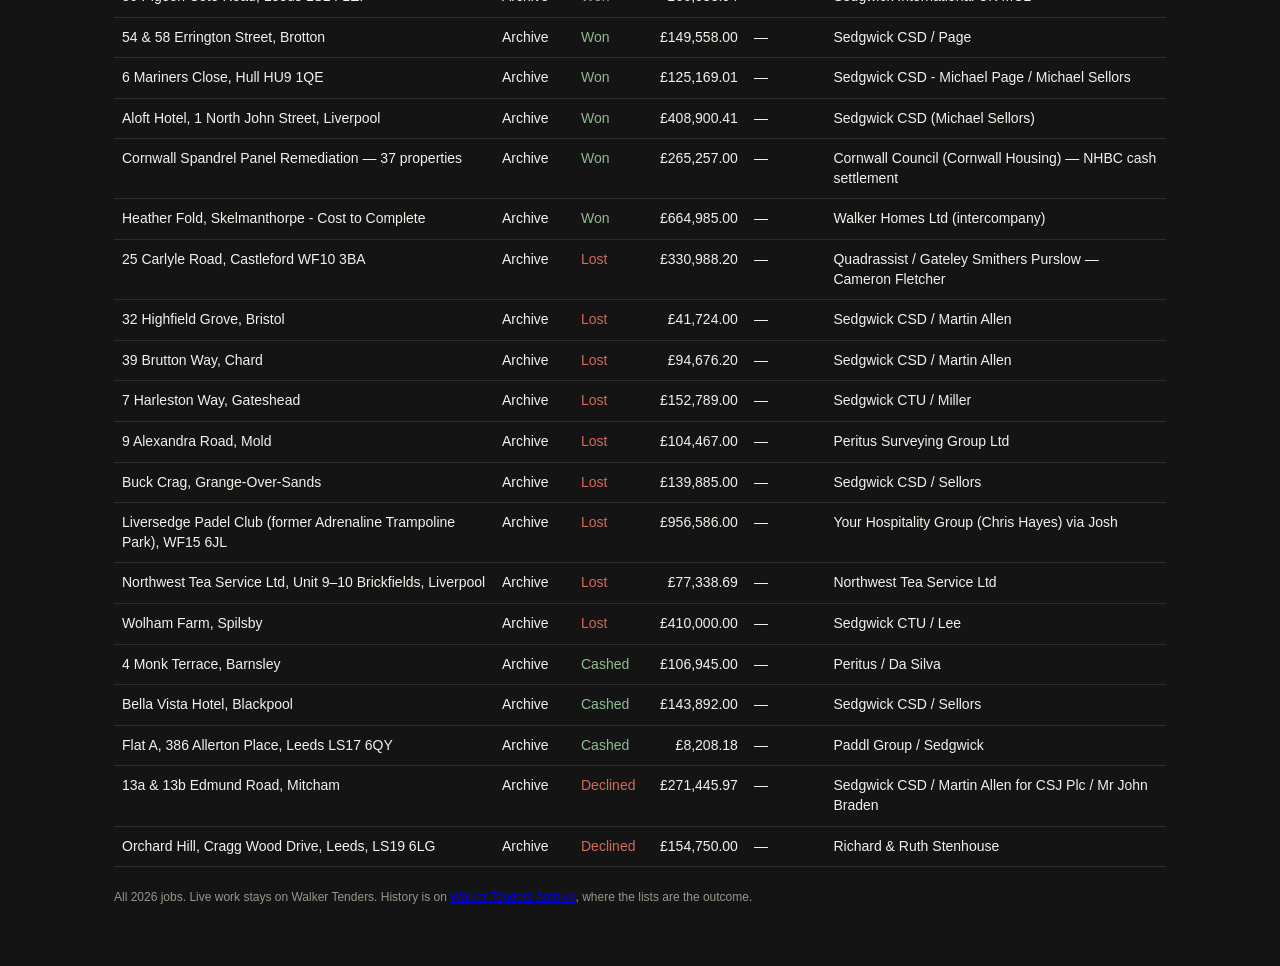
==== commit 95b0ce1c: "tracker sync update" ====
--- a/pricing.html
+++ b/pricing.html
@@ -3,13 +3,13 @@
 <link rel="stylesheet" href="./dashboard.css?v=4">
 </head><body><div class="wrap">
 <header><div><p class="kicker">Walker Tenders</p><h1>Pricing</h1></div>
-<p class="stamp">47 jobs · 3 Sep 2026 11:00 BST</p></header>
+<p class="stamp">47 jobs · 3 Sep 2026 13:00 BST</p></header>
 <section class="chips">
-<div class="chip"><b>47</b><span>Jobs</span></div><div class="chip"><b>£7,932,646.66</b><span>Quoted</span></div><div class="chip"><b>4</b><span>Open</span><em>£803,775.23</em></div><div class="chip"><b>14</b><span>Submitted</span><em>£1,549,646.38</em></div><div class="chip"><b>15</b><span>Won</span><em>£2,585,529.81</em></div><div class="chip"><b>9</b><span>Lost</span><em>£2,308,454.09</em></div><div class="chip"><b>3</b><span>Cashed</span><em>£259,045.18</em></div><div class="chip"><b>2</b><span>Declined</span><em>£426,195.97</em></div>
+<div class="chip"><b>47</b><span>Jobs</span></div><div class="chip"><b>£7,927,985.19</b><span>Quoted</span></div><div class="chip"><b>4</b><span>Open</span><em>£803,775.23</em></div><div class="chip"><b>14</b><span>Submitted</span><em>£1,544,984.91</em></div><div class="chip"><b>15</b><span>Won</span><em>£2,585,529.81</em></div><div class="chip"><b>9</b><span>Lost</span><em>£2,308,454.09</em></div><div class="chip"><b>3</b><span>Cashed</span><em>£259,045.18</em></div><div class="chip"><b>2</b><span>Declined</span><em>£426,195.97</em></div>
 </section>
 <table><thead><tr><th>Job</th><th>Stage</th><th>Outcome</th><th class="num">Quote</th><th>Due</th><th>Client</th></tr></thead>
 <tbody>
-<tr><td><a href="https://trello.com/c/3ufrl5sM/4-154-aughton-road-sheffield" target="_blank" rel="noreferrer">154 Aughton Road, Sheffield</a></td><td>Submitted</td><td class="out-Submitted">Submitted</td><td class="num">£19,791.21</td><td class="">—</td><td>—</td></tr><tr><td><a href="https://trello.com/c/llThznUl/51-17-31-kercroft-milton-keynes" target="_blank" rel="noreferrer">17-31 Kercroft, Milton Keynes</a></td><td>Josh</td><td class="out-Open">Open</td><td class="num">£528,082.34</td><td class="">2026-09-23</td><td>Sedgwick</td></tr><tr><td><a href="https://trello.com/c/xWZ6ursN/6-29-carroll-street-market-harborough" target="_blank" rel="noreferrer">29 Carroll Street, Market Harborough</a></td><td>Josh</td><td class="out-Submitted">Submitted</td><td class="num">£187,506.29</td><td class="due-over">2026-08-28</td><td>—</td></tr><tr><td><a href="https://trello.com/c/Mzgj6ggt/2-31-pastons-risings-peterborough" target="_blank" rel="noreferrer">31 Pastons Risings, Peterborough</a></td><td>Submitted</td><td class="out-Submitted">Submitted</td><td class="num">£41,006.87</td><td class="due-over">2026-08-26</td><td>—</td></tr><tr><td><a href="https://trello.com/c/rOwXVcYZ/7-31-valley-grove-barnsley" target="_blank" rel="noreferrer">31 Valley Grove, Barnsley</a></td><td>Josh</td><td class="out-Open">Open</td><td class="num">£76,734.61</td><td class="">2026-09-08</td><td>Sedgwick CSD / Page & Sellors</td></tr><tr><td><a href="https://trello.com/c/ZadFQH8z/48-37-westmorland-drive-bracknell" target="_blank" rel="noreferrer">37 Westmorland Drive, Bracknell</a></td><td>Josh</td><td class="out-Submitted">Submitted</td><td class="num">£161,729.24</td><td class="">—</td><td>Sedgwick International UK (Alan Sanchez) / PH Annie Clarke</td></tr><tr><td><a href="https://trello.com/c/fkWSbAab/50-42-bridges-road-scunthorpe" target="_blank" rel="noreferrer">42 Bridges Road, Scunthorpe</a></td><td>Josh</td><td class="out-Open">Open</td><td class="num">£170,863.67</td><td class="due-soon">2026-09-04</td><td>Sedgwick</td></tr><tr><td><a href="https://trello.com/c/e5wQ8ejt/3-5-st-annes-close-bicester" target="_blank" rel="noreferrer">5 St Annes Close, Bicester</a></td><td>Josh</td><td class="out-Submitted">Submitted</td><td class="num">£87,043.79</td><td class="due-over">2026-08-21</td><td>Sedgwick CSD / Alan Sanchez</td></tr><tr><td><a href="https://trello.com/c/WItIySVe/47-80-sandhall-green-halifax" target="_blank" rel="noreferrer">80 Sandhall Green, Halifax</a></td><td>Submitted</td><td class="out-Submitted">Submitted</td><td class="num">£109,137.84</td><td class="due-over">2026-08-24</td><td>Together Housing / Sedgwick</td></tr><tr><td><a href="https://trello.com/c/RlfihSGy/49-86-southfield-avenue-watford" target="_blank" rel="noreferrer">86 Southfield Avenue, Watford</a></td><td>Submitted</td><td class="out-Submitted">Submitted</td><td class="num">£8,572.50</td><td class="due-over">2026-08-27</td><td>FF Solutions</td></tr><tr><td><a href="https://trello.com/c/aFPp6f9S/5-argyle-parade-oldham" target="_blank" rel="noreferrer">Argyle Parade, Oldham</a></td><td>Submitted</td><td class="out-Submitted">Submitted</td><td class="num">£21,963.00</td><td class="due-over">2026-08-19</td><td>—</td></tr><tr><td><a href="https://trello.com/c/bYIxk4LG/14-19-trevenson-park-pool-redruth" target="_blank" rel="noreferrer">19 Trevenson Park, Pool, Redruth</a></td><td>Archive</td><td class="out-Open">Open</td><td class="num">£28,094.61</td><td class="">—</td><td>NHBC Claims / Adam Young</td></tr><tr><td><a href="https://trello.com/c/anhwfIKf/24-1-home-farm-barns-trevarno-helston" target="_blank" rel="noreferrer">1 Home Farm Barns, Trevarno, Helston</a></td><td>Archive</td><td class="out-Submitted">Submitted</td><td class="num">£243,020.00</td><td class="">—</td><td>Mr & Mrs Talbot / Sedgwick CTU (Coleman) / Intact</td></tr><tr><td><a href="https://trello.com/c/i2Pv232R/35-14-cambridge-street-scarborough-yo12-7ed" target="_blank" rel="noreferrer">14 Cambridge Street, Scarborough, YO12 7ED</a></td><td>Archive</td><td class="out-Submitted">Submitted</td><td class="num">£3,200.00</td><td class="">—</td><td>Sedgwick (CSD Leeds)</td></tr><tr><td><a href="https://trello.com/c/JtfQjhIz/34-14-carnation-way-aylesbury" target="_blank" rel="noreferrer">14 Carnation Way, Aylesbury</a></td><td>Archive</td><td class="out-Submitted">Submitted</td><td class="num">£67,753.15</td><td class="">—</td><td>Paradigm Housing Group (Sedgwick CS&D)</td></tr><tr><td><a href="https://trello.com/c/IB7iQY9c/28-30-john-street-worksop" target="_blank" rel="noreferrer">30 John Street, Worksop</a></td><td>Archive</td><td class="out-Submitted">Submitted</td><td class="num">£261,909.46</td><td class="">—</td><td>Nottingham Community Housing Association (NCHA)</td></tr><tr><td><a href="https://trello.com/c/2DuR4Il8/26-cornwall-spandrel-panels-addendum-section-c" target="_blank" rel="noreferrer">Cornwall Spandrel Panels — Addendum (Section C)</a></td><td>Archive</td><td class="out-Submitted">Submitted</td><td class="num">£252,416.00</td><td class="">—</td><td>Cornwall Council (Cornwall Housing)</td></tr><tr><td><a href="https://trello.com/c/xPTmonhB/32-the-padel-shed-first-floor-fire-partitions-huddersfield" target="_blank" rel="noreferrer">The Padel Shed - First Floor Fire Partitions, Huddersfield</a></td><td>Archive</td><td class="out-Submitted">Submitted</td><td class="num">£84,597.03</td><td class="">—</td><td>Walker Group Ltd</td></tr><tr><td><a href="https://trello.com/c/bKOda6Ll/16-12-barn-flat-youlgrave-bakewell" target="_blank" rel="noreferrer">1&2 Barn Flat, Youlgrave, Bakewell</a></td><td>Archive</td><td class="out-Won">Won</td><td class="num">£103,646.00</td><td class="">—</td><td>Sedgwick CSD / Page & Sellors</td></tr><tr><td><a href="https://trello.com/c/gCSpWxi1/27-13-petersgarth-moorhead-lane-shipley-bd18-4jl" target="_blank" rel="noreferrer">13 Petersgarth, Moorhead Lane, Shipley, BD18 4JL</a></td><td>Archive</td><td class="out-Won">Won</td><td class="num">£124,466.88</td><td class="">—</td><td>Petersgarth Management Ltd / Sedgwick CSD</td></tr><tr><td><a href="https://trello.com/c/6cCgyned/37-142-160-yorke-drive-newark-ng24-2hl" target="_blank" rel="noreferrer">142-160 Yorke Drive, Newark NG24 2HL</a></td><td>Archive</td><td class="out-Won">Won</td><td class="num">£3,176.10</td><td class="">—</td><td>Sedgwick International UK - CSD (Chris Peerless)</td></tr><tr><td><a href="https://trello.com/c/9I9qZb7o/13-162-leeming-lane-south-mansfield-woodhouse" target="_blank" rel="noreferrer">162 Leeming Lane South, Mansfield Woodhouse</a></td><td>Archive</td><td class="out-Won">Won</td><td class="num">£218,281.00</td><td class="">—</td><td>Sedgwick CSD / Page & Sellors</td></tr><tr><td><a href="https://trello.com/c/gqocP8t3/6-20-redwing-close-crosland-moor-huddersfield" target="_blank" rel="noreferrer">20 Redwing Close, Crosland Moor, Huddersfield</a></td><td>Archive</td><td class="out-Won">Won</td><td class="num">£36,620.00</td><td class="">—</td><td>Avant Homes (West Yorkshire)</td></tr><tr><td><a href="https://trello.com/c/YRGzIAOj/23-20-riddings-allestree-derby" target="_blank" rel="noreferrer">20 Riddings, Allestree, Derby</a></td><td>Archive</td><td class="out-Won">Won</td><td class="num">£181,571.80</td><td class="">—</td><td>Sedgwick CSD / Page & Sellors</td></tr><tr><td><a href="https://trello.com/c/MBelQI81/33-3-channing-court-rochdale" target="_blank" rel="noreferrer">3 Channing Court, Rochdale</a></td><td>Archive</td><td class="out-Won">Won</td><td class="num">£63,164.60</td><td class="">—</td><td>The Guinness Partnership / Sedgwick CSD</td></tr><tr><td><a href="https://trello.com/c/jozKvtXG/25-31-32-st-michaels-court-gray-road-sunderland-sr2-8ju" target="_blank" rel="noreferrer">31 & 32 St Michaels Court, Gray Road, Sunderland SR2 8JU</a></td><td>Archive</td><td class="out-Won">Won</td><td class="num">£36,204.81</td><td class="">—</td><td>Citistead Limited / Sedgwick (Erika Kadissi, Glasgow)</td></tr><tr><td><a href="https://trello.com/c/FumJPWSe/15-5-channing-court-rochdale-ol16-5qg" target="_blank" rel="noreferrer">5 Channing Court, Rochdale OL16 5QG</a></td><td>Archive</td><td class="out-Won">Won</td><td class="num">£144,490.26</td><td class="">—</td><td>The Guinness Partnership / Sedgwick CSD</td></tr><tr><td><a href="https://trello.com/c/3Vz1MovE/30-50-pigeon-cote-road-leeds-ls14-1ep" target="_blank" rel="noreferrer">50 Pigeon Cote Road, Leeds LS14 1EP</a></td><td>Archive</td><td class="out-Won">Won</td><td class="num">£60,038.94</td><td class="">—</td><td>Sedgwick International UK MCL</td></tr><tr><td><a href="https://trello.com/c/EMlyivy0/9-54-58-errington-street-brotton" target="_blank" rel="noreferrer">54 & 58 Errington Street, Brotton</a></td><td>Archive</td><td class="out-Won">Won</td><td class="num">£149,558.00</td><td class="">—</td><td>Sedgwick CSD / Page</td></tr><tr><td><a href="https://trello.com/c/kLe8FHAw/8-6-mariners-close-hull-hu9-1qe" target="_blank" rel="noreferrer">6 Mariners Close, Hull HU9 1QE</a></td><td>Archive</td><td class="out-Won">Won</td><td class="num">£125,169.01</td><td class="">—</td><td>Sedgwick CSD - Michael Page / Michael Sellors</td></tr><tr><td><a href="https://trello.com/c/2s62MV5p/10-aloft-hotel-1-north-john-street-liverpool" target="_blank" rel="noreferrer">Aloft Hotel, 1 North John Street, Liverpool</a></td><td>Archive</td><td class="out-Won">Won</td><td class="num">£408,900.41</td><td class="">—</td><td>Sedgwick CSD (Michael Sellors)</td></tr><tr><td><a href="https://trello.com/c/s1jipo0H/17-cornwall-spandrel-panel-remediation-37-properties" target="_blank" rel="noreferrer">Cornwall Spandrel Panel Remediation — 37 properties</a></td><td>Archive</td><td class="out-Won">Won</td><td class="num">£265,257.00</td><td class="">—</td><td>Cornwall Council (Cornwall Housing) — NHBC cash settlement</td></tr><tr><td><a href="https://trello.com/c/ltWS5zLq/31-heather-fold-skelmanthorpe-cost-to-complete" target="_blank" rel="noreferrer">Heather Fold, Skelmanthorpe - Cost to Complete</a></td><td>Archive</td><td class="out-Won">Won</td><td class="num">£664,985.00</td><td class="">—</td><td>Walker Homes Ltd (intercompany)</td></tr><tr><td><a href="https://trello.com/c/GXdSZIfy/21-25-carlyle-road-castleford-wf10-3ba" target="_blank" rel="noreferrer">25 Carlyle Road, Castleford WF10 3BA</a></td><td>Archive</td><td class="out-Lost">Lost</td><td class="num">£330,988.20</td><td class="">—</td><td>Quadrassist / Gateley Smithers Purslow — Cameron Fletcher</td></tr><tr><td><a href="https://trello.com/c/Y1OqbGJI/20-32-highfield-grove-bristol" target="_blank" rel="noreferrer">32 Highfield Grove, Bristol</a></td><td>Archive</td><td class="out-Lost">Lost</td><td class="num">£41,724.00</td><td class="">—</td><td>Sedgwick CSD / Martin Allen</td></tr><tr><td><a href="https://trello.com/c/NOX21SIo/18-39-brutton-way-chard" target="_blank" rel="noreferrer">39 Brutton Way, Chard</a></td><td>Archive</td><td class="out-Lost">Lost</td><td class="num">£94,676.20</td><td class="">—</td><td>Sedgwick CSD / Martin Allen</td></tr><tr><td><a href="https://trello.com/c/2WrLKvX1/4-7-harleston-way-gateshead" target="_blank" rel="noreferrer">7 Harleston Way, Gateshead</a></td><td>Archive</td><td class="out-Lost">Lost</td><td class="num">£152,789.00</td><td class="">—</td><td>Sedgwick CTU / Miller</td></tr><tr><td><a href="https://trello.com/c/4ul37lkn/5-9-alexandra-road-mold" target="_blank" rel="noreferrer">9 Alexandra Road, Mold</a></td><td>Archive</td><td class="out-Lost">Lost</td><td class="num">£104,467.00</td><td class="">—</td><td>Peritus Surveying Group Ltd</td></tr><tr><td><a href="https://trello.com/c/FmyrWGWJ/3-buck-crag-grange-over-sands" target="_blank" rel="noreferrer">Buck Crag, Grange-Over-Sands</a></td><td>Archive</td><td class="out-Lost">Lost</td><td class="num">£139,885.00</td><td class="">—</td><td>Sedgwick CSD / Sellors</td></tr><tr><td><a href="https://trello.com/c/tG1RPkj6/22-liversedge-padel-club-former-adrenaline-trampoline-park-wf15-6jl" target="_blank" rel="noreferrer">Liversedge Padel Club (former Adrenaline Trampoline Park), WF15 6JL</a></td><td>Archive</td><td class="out-Lost">Lost</td><td class="num">£956,586.00</td><td class="">—</td><td>Your Hospitality Group (Chris Hayes) via Josh</td></tr><tr><td><a href="https://trello.com/c/XIxcJaAh/29-northwest-tea-service-ltd-unit-9-10-brickfields-liverpool" target="_blank" rel="noreferrer">Northwest Tea Service Ltd, Unit 9–10 Brickfields, Liverpool</a></td><td>Archive</td><td class="out-Lost">Lost</td><td class="num">£77,338.69</td><td class="">—</td><td>Northwest Tea Service Ltd</td></tr><tr><td><a href="https://trello.com/c/Hg3vfbA3/2-wolham-farm-spilsby" target="_blank" rel="noreferrer">Wolham Farm, Spilsby</a></td><td>Archive</td><td class="out-Lost">Lost</td><td class="num">£410,000.00</td><td class="">—</td><td>Sedgwick CTU / Lee</td></tr><tr><td><a href="https://trello.com/c/nQVsU2JN/1-4-monk-terrace-barnsley" target="_blank" rel="noreferrer">4 Monk Terrace, Barnsley</a></td><td>Archive</td><td class="out-Cashed">Cashed</td><td class="num">£106,945.00</td><td class="">—</td><td>Peritus / Da Silva</td></tr><tr><td><a href="https://trello.com/c/b5xw8yFC/12-bella-vista-hotel-blackpool" target="_blank" rel="noreferrer">Bella Vista Hotel, Blackpool</a></td><td>Archive</td><td class="out-Cashed">Cashed</td><td class="num">£143,892.00</td><td class="">—</td><td>Sedgwick CSD / Sellors</td></tr><tr><td><a href="https://trello.com/c/29wDE8Kq/7-flat-a-386-allerton-place-leeds-ls17-6qy" target="_blank" rel="noreferrer">Flat A, 386 Allerton Place, Leeds LS17 6QY</a></td><td>Archive</td><td class="out-Cashed">Cashed</td><td class="num">£8,208.18</td><td class="">—</td><td>Paddl Group / Sedgwick</td></tr><tr><td><a href="https://trello.com/c/qSsSw9gB/19-13a-13b-edmund-road-mitcham" target="_blank" rel="noreferrer">13a & 13b Edmund Road, Mitcham</a></td><td>Archive</td><td class="out-Declined">Declined</td><td class="num">£271,445.97</td><td class="">—</td><td>Sedgwick CSD / Martin Allen for CSJ Plc / Mr John Braden</td></tr><tr><td><a href="https://trello.com/c/aYnHvlMi/11-orchard-hill-cragg-wood-drive-leeds-ls19-6lg" target="_blank" rel="noreferrer">Orchard Hill, Cragg Wood Drive, Leeds, LS19 6LG</a></td><td>Archive</td><td class="out-Declined">Declined</td><td class="num">£154,750.00</td><td class="">—</td><td>Richard & Ruth Stenhouse</td></tr>
+<tr><td><a href="https://trello.com/c/3ufrl5sM/4-154-aughton-road-sheffield" target="_blank" rel="noreferrer">154 Aughton Road, Sheffield</a></td><td>Submitted</td><td class="out-Submitted">Submitted</td><td class="num">£19,791.21</td><td class="">—</td><td>—</td></tr><tr><td><a href="https://trello.com/c/llThznUl/51-17-31-kercroft-milton-keynes" target="_blank" rel="noreferrer">17-31 Kercroft, Milton Keynes</a></td><td>Josh</td><td class="out-Open">Open</td><td class="num">£528,082.34</td><td class="">2026-09-23</td><td>Sedgwick</td></tr><tr><td><a href="https://trello.com/c/xWZ6ursN/6-29-carroll-street-market-harborough" target="_blank" rel="noreferrer">29 Carroll Street, Market Harborough</a></td><td>Submitted</td><td class="out-Submitted">Submitted</td><td class="num">£182,844.82</td><td class="due-over">2026-08-28</td><td>—</td></tr><tr><td><a href="https://trello.com/c/Mzgj6ggt/2-31-pastons-risings-peterborough" target="_blank" rel="noreferrer">31 Pastons Risings, Peterborough</a></td><td>Submitted</td><td class="out-Submitted">Submitted</td><td class="num">£41,006.87</td><td class="due-over">2026-08-26</td><td>—</td></tr><tr><td><a href="https://trello.com/c/rOwXVcYZ/7-31-valley-grove-barnsley" target="_blank" rel="noreferrer">31 Valley Grove, Barnsley</a></td><td>Josh</td><td class="out-Open">Open</td><td class="num">£76,734.61</td><td class="">2026-09-08</td><td>Sedgwick CSD / Page & Sellors</td></tr><tr><td><a href="https://trello.com/c/ZadFQH8z/48-37-westmorland-drive-bracknell" target="_blank" rel="noreferrer">37 Westmorland Drive, Bracknell</a></td><td>Submitted</td><td class="out-Submitted">Submitted</td><td class="num">£161,729.24</td><td class="">—</td><td>Sedgwick International UK (Alan Sanchez) / PH Annie Clarke</td></tr><tr><td><a href="https://trello.com/c/fkWSbAab/50-42-bridges-road-scunthorpe" target="_blank" rel="noreferrer">42 Bridges Road, Scunthorpe</a></td><td>Josh</td><td class="out-Open">Open</td><td class="num">£170,863.67</td><td class="due-soon">2026-09-04</td><td>Sedgwick</td></tr><tr><td><a href="https://trello.com/c/e5wQ8ejt/3-5-st-annes-close-bicester" target="_blank" rel="noreferrer">5 St Annes Close, Bicester</a></td><td>Submitted</td><td class="out-Submitted">Submitted</td><td class="num">£87,043.79</td><td class="due-over">2026-08-21</td><td>Sedgwick CSD / Alan Sanchez</td></tr><tr><td><a href="https://trello.com/c/WItIySVe/47-80-sandhall-green-halifax" target="_blank" rel="noreferrer">80 Sandhall Green, Halifax</a></td><td>Submitted</td><td class="out-Submitted">Submitted</td><td class="num">£109,137.84</td><td class="due-over">2026-08-24</td><td>Together Housing / Sedgwick</td></tr><tr><td><a href="https://trello.com/c/RlfihSGy/49-86-southfield-avenue-watford" target="_blank" rel="noreferrer">86 Southfield Avenue, Watford</a></td><td>Submitted</td><td class="out-Submitted">Submitted</td><td class="num">£8,572.50</td><td class="due-over">2026-08-27</td><td>FF Solutions</td></tr><tr><td><a href="https://trello.com/c/aFPp6f9S/5-argyle-parade-oldham" target="_blank" rel="noreferrer">Argyle Parade, Oldham</a></td><td>Submitted</td><td class="out-Submitted">Submitted</td><td class="num">£21,963.00</td><td class="due-over">2026-08-19</td><td>—</td></tr><tr><td><a href="https://trello.com/c/bYIxk4LG/14-19-trevenson-park-pool-redruth" target="_blank" rel="noreferrer">19 Trevenson Park, Pool, Redruth</a></td><td>Archive</td><td class="out-Open">Open</td><td class="num">£28,094.61</td><td class="">—</td><td>NHBC Claims / Adam Young</td></tr><tr><td><a href="https://trello.com/c/anhwfIKf/24-1-home-farm-barns-trevarno-helston" target="_blank" rel="noreferrer">1 Home Farm Barns, Trevarno, Helston</a></td><td>Archive</td><td class="out-Submitted">Submitted</td><td class="num">£243,020.00</td><td class="">—</td><td>Mr & Mrs Talbot / Sedgwick CTU (Coleman) / Intact</td></tr><tr><td><a href="https://trello.com/c/i2Pv232R/35-14-cambridge-street-scarborough-yo12-7ed" target="_blank" rel="noreferrer">14 Cambridge Street, Scarborough, YO12 7ED</a></td><td>Archive</td><td class="out-Submitted">Submitted</td><td class="num">£3,200.00</td><td class="">—</td><td>Sedgwick (CSD Leeds)</td></tr><tr><td><a href="https://trello.com/c/JtfQjhIz/34-14-carnation-way-aylesbury" target="_blank" rel="noreferrer">14 Carnation Way, Aylesbury</a></td><td>Archive</td><td class="out-Submitted">Submitted</td><td class="num">£67,753.15</td><td class="">—</td><td>Paradigm Housing Group (Sedgwick CS&D)</td></tr><tr><td><a href="https://trello.com/c/IB7iQY9c/28-30-john-street-worksop" target="_blank" rel="noreferrer">30 John Street, Worksop</a></td><td>Archive</td><td class="out-Submitted">Submitted</td><td class="num">£261,909.46</td><td class="">—</td><td>Nottingham Community Housing Association (NCHA)</td></tr><tr><td><a href="https://trello.com/c/2DuR4Il8/26-cornwall-spandrel-panels-addendum-section-c" target="_blank" rel="noreferrer">Cornwall Spandrel Panels — Addendum (Section C)</a></td><td>Archive</td><td class="out-Submitted">Submitted</td><td class="num">£252,416.00</td><td class="">—</td><td>Cornwall Council (Cornwall Housing)</td></tr><tr><td><a href="https://trello.com/c/xPTmonhB/32-the-padel-shed-first-floor-fire-partitions-huddersfield" target="_blank" rel="noreferrer">The Padel Shed - First Floor Fire Partitions, Huddersfield</a></td><td>Archive</td><td class="out-Submitted">Submitted</td><td class="num">£84,597.03</td><td class="">—</td><td>Walker Group Ltd</td></tr><tr><td><a href="https://trello.com/c/bKOda6Ll/16-12-barn-flat-youlgrave-bakewell" target="_blank" rel="noreferrer">1&2 Barn Flat, Youlgrave, Bakewell</a></td><td>Archive</td><td class="out-Won">Won</td><td class="num">£103,646.00</td><td class="">—</td><td>Sedgwick CSD / Page & Sellors</td></tr><tr><td><a href="https://trello.com/c/gCSpWxi1/27-13-petersgarth-moorhead-lane-shipley-bd18-4jl" target="_blank" rel="noreferrer">13 Petersgarth, Moorhead Lane, Shipley, BD18 4JL</a></td><td>Archive</td><td class="out-Won">Won</td><td class="num">£124,466.88</td><td class="">—</td><td>Petersgarth Management Ltd / Sedgwick CSD</td></tr><tr><td><a href="https://trello.com/c/6cCgyned/37-142-160-yorke-drive-newark-ng24-2hl" target="_blank" rel="noreferrer">142-160 Yorke Drive, Newark NG24 2HL</a></td><td>Archive</td><td class="out-Won">Won</td><td class="num">£3,176.10</td><td class="">—</td><td>Sedgwick International UK - CSD (Chris Peerless)</td></tr><tr><td><a href="https://trello.com/c/9I9qZb7o/13-162-leeming-lane-south-mansfield-woodhouse" target="_blank" rel="noreferrer">162 Leeming Lane South, Mansfield Woodhouse</a></td><td>Archive</td><td class="out-Won">Won</td><td class="num">£218,281.00</td><td class="">—</td><td>Sedgwick CSD / Page & Sellors</td></tr><tr><td><a href="https://trello.com/c/gqocP8t3/6-20-redwing-close-crosland-moor-huddersfield" target="_blank" rel="noreferrer">20 Redwing Close, Crosland Moor, Huddersfield</a></td><td>Archive</td><td class="out-Won">Won</td><td class="num">£36,620.00</td><td class="">—</td><td>Avant Homes (West Yorkshire)</td></tr><tr><td><a href="https://trello.com/c/YRGzIAOj/23-20-riddings-allestree-derby" target="_blank" rel="noreferrer">20 Riddings, Allestree, Derby</a></td><td>Archive</td><td class="out-Won">Won</td><td class="num">£181,571.80</td><td class="">—</td><td>Sedgwick CSD / Page & Sellors</td></tr><tr><td><a href="https://trello.com/c/MBelQI81/33-3-channing-court-rochdale" target="_blank" rel="noreferrer">3 Channing Court, Rochdale</a></td><td>Archive</td><td class="out-Won">Won</td><td class="num">£63,164.60</td><td class="">—</td><td>The Guinness Partnership / Sedgwick CSD</td></tr><tr><td><a href="https://trello.com/c/jozKvtXG/25-31-32-st-michaels-court-gray-road-sunderland-sr2-8ju" target="_blank" rel="noreferrer">31 & 32 St Michaels Court, Gray Road, Sunderland SR2 8JU</a></td><td>Archive</td><td class="out-Won">Won</td><td class="num">£36,204.81</td><td class="">—</td><td>Citistead Limited / Sedgwick (Erika Kadissi, Glasgow)</td></tr><tr><td><a href="https://trello.com/c/FumJPWSe/15-5-channing-court-rochdale-ol16-5qg" target="_blank" rel="noreferrer">5 Channing Court, Rochdale OL16 5QG</a></td><td>Archive</td><td class="out-Won">Won</td><td class="num">£144,490.26</td><td class="">—</td><td>The Guinness Partnership / Sedgwick CSD</td></tr><tr><td><a href="https://trello.com/c/3Vz1MovE/30-50-pigeon-cote-road-leeds-ls14-1ep" target="_blank" rel="noreferrer">50 Pigeon Cote Road, Leeds LS14 1EP</a></td><td>Archive</td><td class="out-Won">Won</td><td class="num">£60,038.94</td><td class="">—</td><td>Sedgwick International UK MCL</td></tr><tr><td><a href="https://trello.com/c/EMlyivy0/9-54-58-errington-street-brotton" target="_blank" rel="noreferrer">54 & 58 Errington Street, Brotton</a></td><td>Archive</td><td class="out-Won">Won</td><td class="num">£149,558.00</td><td class="">—</td><td>Sedgwick CSD / Page</td></tr><tr><td><a href="https://trello.com/c/kLe8FHAw/8-6-mariners-close-hull-hu9-1qe" target="_blank" rel="noreferrer">6 Mariners Close, Hull HU9 1QE</a></td><td>Archive</td><td class="out-Won">Won</td><td class="num">£125,169.01</td><td class="">—</td><td>Sedgwick CSD - Michael Page / Michael Sellors</td></tr><tr><td><a href="https://trello.com/c/2s62MV5p/10-aloft-hotel-1-north-john-street-liverpool" target="_blank" rel="noreferrer">Aloft Hotel, 1 North John Street, Liverpool</a></td><td>Archive</td><td class="out-Won">Won</td><td class="num">£408,900.41</td><td class="">—</td><td>Sedgwick CSD (Michael Sellors)</td></tr><tr><td><a href="https://trello.com/c/s1jipo0H/17-cornwall-spandrel-panel-remediation-37-properties" target="_blank" rel="noreferrer">Cornwall Spandrel Panel Remediation — 37 properties</a></td><td>Archive</td><td class="out-Won">Won</td><td class="num">£265,257.00</td><td class="">—</td><td>Cornwall Council (Cornwall Housing) — NHBC cash settlement</td></tr><tr><td><a href="https://trello.com/c/ltWS5zLq/31-heather-fold-skelmanthorpe-cost-to-complete" target="_blank" rel="noreferrer">Heather Fold, Skelmanthorpe - Cost to Complete</a></td><td>Archive</td><td class="out-Won">Won</td><td class="num">£664,985.00</td><td class="">—</td><td>Walker Homes Ltd (intercompany)</td></tr><tr><td><a href="https://trello.com/c/GXdSZIfy/21-25-carlyle-road-castleford-wf10-3ba" target="_blank" rel="noreferrer">25 Carlyle Road, Castleford WF10 3BA</a></td><td>Archive</td><td class="out-Lost">Lost</td><td class="num">£330,988.20</td><td class="">—</td><td>Quadrassist / Gateley Smithers Purslow — Cameron Fletcher</td></tr><tr><td><a href="https://trello.com/c/Y1OqbGJI/20-32-highfield-grove-bristol" target="_blank" rel="noreferrer">32 Highfield Grove, Bristol</a></td><td>Archive</td><td class="out-Lost">Lost</td><td class="num">£41,724.00</td><td class="">—</td><td>Sedgwick CSD / Martin Allen</td></tr><tr><td><a href="https://trello.com/c/NOX21SIo/18-39-brutton-way-chard" target="_blank" rel="noreferrer">39 Brutton Way, Chard</a></td><td>Archive</td><td class="out-Lost">Lost</td><td class="num">£94,676.20</td><td class="">—</td><td>Sedgwick CSD / Martin Allen</td></tr><tr><td><a href="https://trello.com/c/2WrLKvX1/4-7-harleston-way-gateshead" target="_blank" rel="noreferrer">7 Harleston Way, Gateshead</a></td><td>Archive</td><td class="out-Lost">Lost</td><td class="num">£152,789.00</td><td class="">—</td><td>Sedgwick CTU / Miller</td></tr><tr><td><a href="https://trello.com/c/4ul37lkn/5-9-alexandra-road-mold" target="_blank" rel="noreferrer">9 Alexandra Road, Mold</a></td><td>Archive</td><td class="out-Lost">Lost</td><td class="num">£104,467.00</td><td class="">—</td><td>Peritus Surveying Group Ltd</td></tr><tr><td><a href="https://trello.com/c/FmyrWGWJ/3-buck-crag-grange-over-sands" target="_blank" rel="noreferrer">Buck Crag, Grange-Over-Sands</a></td><td>Archive</td><td class="out-Lost">Lost</td><td class="num">£139,885.00</td><td class="">—</td><td>Sedgwick CSD / Sellors</td></tr><tr><td><a href="https://trello.com/c/tG1RPkj6/22-liversedge-padel-club-former-adrenaline-trampoline-park-wf15-6jl" target="_blank" rel="noreferrer">Liversedge Padel Club (former Adrenaline Trampoline Park), WF15 6JL</a></td><td>Archive</td><td class="out-Lost">Lost</td><td class="num">£956,586.00</td><td class="">—</td><td>Your Hospitality Group (Chris Hayes) via Josh</td></tr><tr><td><a href="https://trello.com/c/XIxcJaAh/29-northwest-tea-service-ltd-unit-9-10-brickfields-liverpool" target="_blank" rel="noreferrer">Northwest Tea Service Ltd, Unit 9–10 Brickfields, Liverpool</a></td><td>Archive</td><td class="out-Lost">Lost</td><td class="num">£77,338.69</td><td class="">—</td><td>Northwest Tea Service Ltd</td></tr><tr><td><a href="https://trello.com/c/Hg3vfbA3/2-wolham-farm-spilsby" target="_blank" rel="noreferrer">Wolham Farm, Spilsby</a></td><td>Archive</td><td class="out-Lost">Lost</td><td class="num">£410,000.00</td><td class="">—</td><td>Sedgwick CTU / Lee</td></tr><tr><td><a href="https://trello.com/c/nQVsU2JN/1-4-monk-terrace-barnsley" target="_blank" rel="noreferrer">4 Monk Terrace, Barnsley</a></td><td>Archive</td><td class="out-Cashed">Cashed</td><td class="num">£106,945.00</td><td class="">—</td><td>Peritus / Da Silva</td></tr><tr><td><a href="https://trello.com/c/b5xw8yFC/12-bella-vista-hotel-blackpool" target="_blank" rel="noreferrer">Bella Vista Hotel, Blackpool</a></td><td>Archive</td><td class="out-Cashed">Cashed</td><td class="num">£143,892.00</td><td class="">—</td><td>Sedgwick CSD / Sellors</td></tr><tr><td><a href="https://trello.com/c/29wDE8Kq/7-flat-a-386-allerton-place-leeds-ls17-6qy" target="_blank" rel="noreferrer">Flat A, 386 Allerton Place, Leeds LS17 6QY</a></td><td>Archive</td><td class="out-Cashed">Cashed</td><td class="num">£8,208.18</td><td class="">—</td><td>Paddl Group / Sedgwick</td></tr><tr><td><a href="https://trello.com/c/qSsSw9gB/19-13a-13b-edmund-road-mitcham" target="_blank" rel="noreferrer">13a & 13b Edmund Road, Mitcham</a></td><td>Archive</td><td class="out-Declined">Declined</td><td class="num">£271,445.97</td><td class="">—</td><td>Sedgwick CSD / Martin Allen for CSJ Plc / Mr John Braden</td></tr><tr><td><a href="https://trello.com/c/aYnHvlMi/11-orchard-hill-cragg-wood-drive-leeds-ls19-6lg" target="_blank" rel="noreferrer">Orchard Hill, Cragg Wood Drive, Leeds, LS19 6LG</a></td><td>Archive</td><td class="out-Declined">Declined</td><td class="num">£154,750.00</td><td class="">—</td><td>Richard & Ruth Stenhouse</td></tr>
 </tbody></table>
 <p class="note">All 2026 jobs. Live work stays on Walker Tenders. History is on <a href="https://trello.com/b/XOrtwycE/walker-tenders-archive">Walker Tenders Archive</a>, where the lists are the outcome.</p>
 </div></body></html>
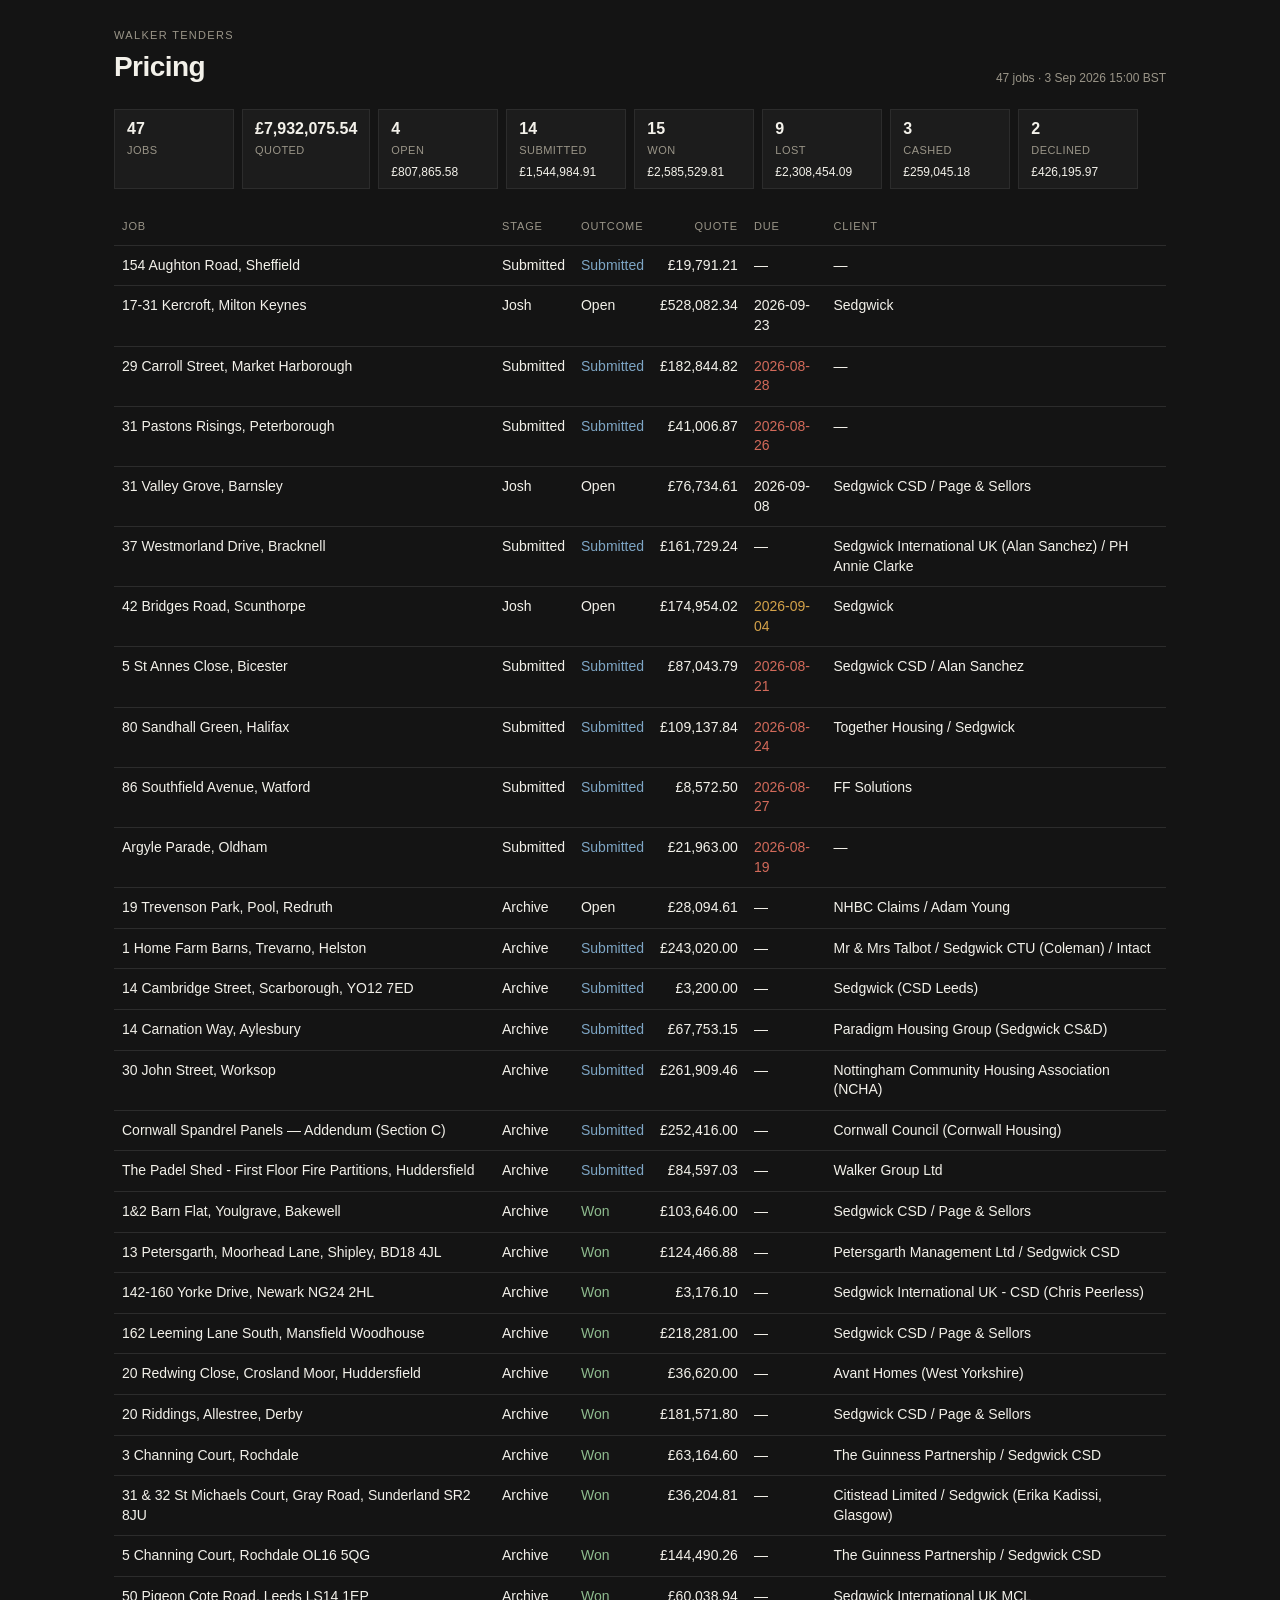
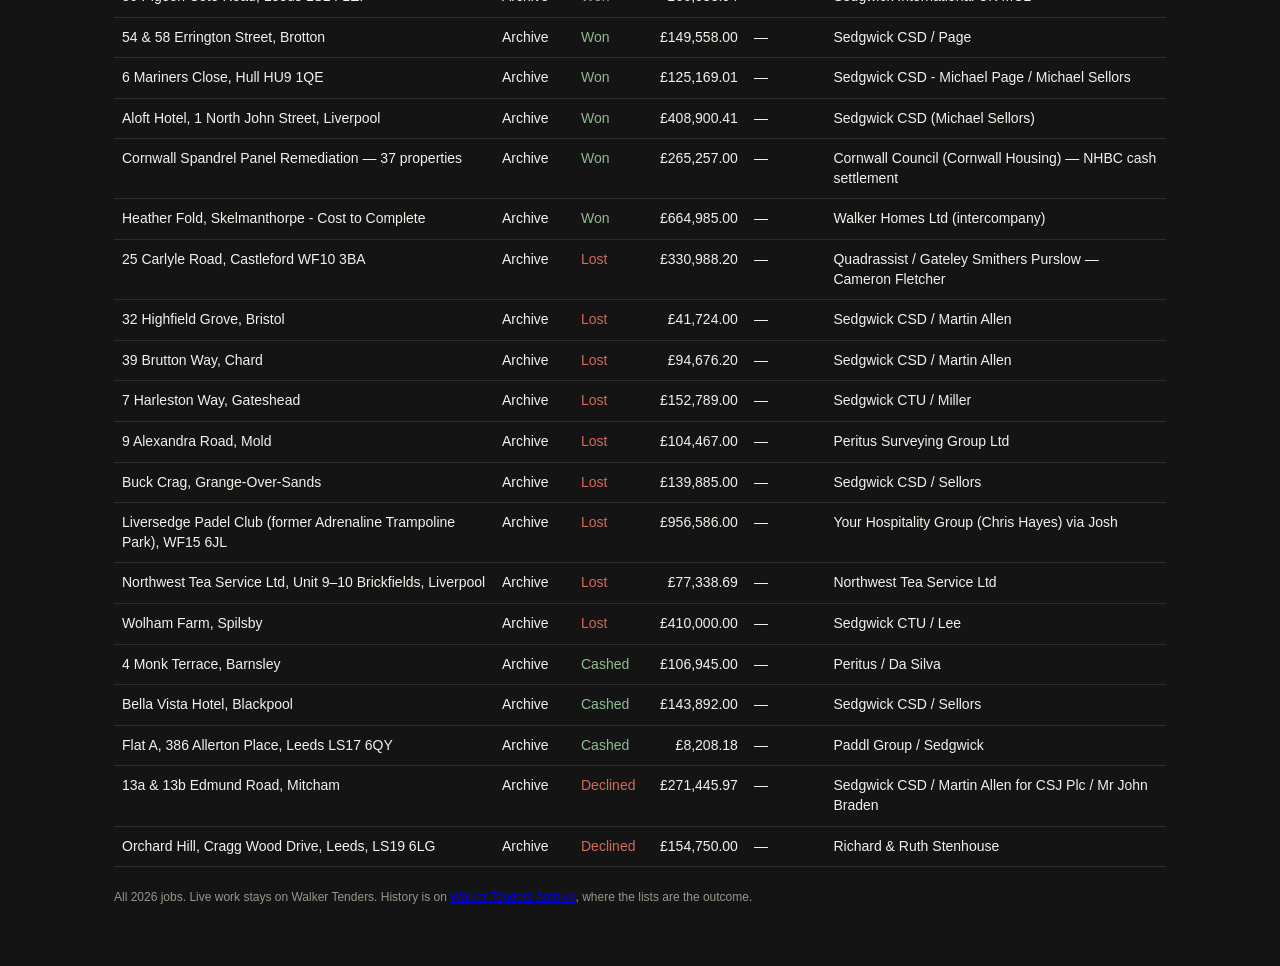
==== commit 4070b88a: "tracker sync update" ====
--- a/pricing.html
+++ b/pricing.html
@@ -3,13 +3,13 @@
 <link rel="stylesheet" href="./dashboard.css?v=4">
 </head><body><div class="wrap">
 <header><div><p class="kicker">Walker Tenders</p><h1>Pricing</h1></div>
-<p class="stamp">47 jobs · 3 Sep 2026 13:00 BST</p></header>
+<p class="stamp">47 jobs · 3 Sep 2026 15:00 BST</p></header>
 <section class="chips">
-<div class="chip"><b>47</b><span>Jobs</span></div><div class="chip"><b>£7,927,985.19</b><span>Quoted</span></div><div class="chip"><b>4</b><span>Open</span><em>£803,775.23</em></div><div class="chip"><b>14</b><span>Submitted</span><em>£1,544,984.91</em></div><div class="chip"><b>15</b><span>Won</span><em>£2,585,529.81</em></div><div class="chip"><b>9</b><span>Lost</span><em>£2,308,454.09</em></div><div class="chip"><b>3</b><span>Cashed</span><em>£259,045.18</em></div><div class="chip"><b>2</b><span>Declined</span><em>£426,195.97</em></div>
+<div class="chip"><b>47</b><span>Jobs</span></div><div class="chip"><b>£7,932,075.54</b><span>Quoted</span></div><div class="chip"><b>4</b><span>Open</span><em>£807,865.58</em></div><div class="chip"><b>14</b><span>Submitted</span><em>£1,544,984.91</em></div><div class="chip"><b>15</b><span>Won</span><em>£2,585,529.81</em></div><div class="chip"><b>9</b><span>Lost</span><em>£2,308,454.09</em></div><div class="chip"><b>3</b><span>Cashed</span><em>£259,045.18</em></div><div class="chip"><b>2</b><span>Declined</span><em>£426,195.97</em></div>
 </section>
 <table><thead><tr><th>Job</th><th>Stage</th><th>Outcome</th><th class="num">Quote</th><th>Due</th><th>Client</th></tr></thead>
 <tbody>
-<tr><td><a href="https://trello.com/c/3ufrl5sM/4-154-aughton-road-sheffield" target="_blank" rel="noreferrer">154 Aughton Road, Sheffield</a></td><td>Submitted</td><td class="out-Submitted">Submitted</td><td class="num">£19,791.21</td><td class="">—</td><td>—</td></tr><tr><td><a href="https://trello.com/c/llThznUl/51-17-31-kercroft-milton-keynes" target="_blank" rel="noreferrer">17-31 Kercroft, Milton Keynes</a></td><td>Josh</td><td class="out-Open">Open</td><td class="num">£528,082.34</td><td class="">2026-09-23</td><td>Sedgwick</td></tr><tr><td><a href="https://trello.com/c/xWZ6ursN/6-29-carroll-street-market-harborough" target="_blank" rel="noreferrer">29 Carroll Street, Market Harborough</a></td><td>Submitted</td><td class="out-Submitted">Submitted</td><td class="num">£182,844.82</td><td class="due-over">2026-08-28</td><td>—</td></tr><tr><td><a href="https://trello.com/c/Mzgj6ggt/2-31-pastons-risings-peterborough" target="_blank" rel="noreferrer">31 Pastons Risings, Peterborough</a></td><td>Submitted</td><td class="out-Submitted">Submitted</td><td class="num">£41,006.87</td><td class="due-over">2026-08-26</td><td>—</td></tr><tr><td><a href="https://trello.com/c/rOwXVcYZ/7-31-valley-grove-barnsley" target="_blank" rel="noreferrer">31 Valley Grove, Barnsley</a></td><td>Josh</td><td class="out-Open">Open</td><td class="num">£76,734.61</td><td class="">2026-09-08</td><td>Sedgwick CSD / Page & Sellors</td></tr><tr><td><a href="https://trello.com/c/ZadFQH8z/48-37-westmorland-drive-bracknell" target="_blank" rel="noreferrer">37 Westmorland Drive, Bracknell</a></td><td>Submitted</td><td class="out-Submitted">Submitted</td><td class="num">£161,729.24</td><td class="">—</td><td>Sedgwick International UK (Alan Sanchez) / PH Annie Clarke</td></tr><tr><td><a href="https://trello.com/c/fkWSbAab/50-42-bridges-road-scunthorpe" target="_blank" rel="noreferrer">42 Bridges Road, Scunthorpe</a></td><td>Josh</td><td class="out-Open">Open</td><td class="num">£170,863.67</td><td class="due-soon">2026-09-04</td><td>Sedgwick</td></tr><tr><td><a href="https://trello.com/c/e5wQ8ejt/3-5-st-annes-close-bicester" target="_blank" rel="noreferrer">5 St Annes Close, Bicester</a></td><td>Submitted</td><td class="out-Submitted">Submitted</td><td class="num">£87,043.79</td><td class="due-over">2026-08-21</td><td>Sedgwick CSD / Alan Sanchez</td></tr><tr><td><a href="https://trello.com/c/WItIySVe/47-80-sandhall-green-halifax" target="_blank" rel="noreferrer">80 Sandhall Green, Halifax</a></td><td>Submitted</td><td class="out-Submitted">Submitted</td><td class="num">£109,137.84</td><td class="due-over">2026-08-24</td><td>Together Housing / Sedgwick</td></tr><tr><td><a href="https://trello.com/c/RlfihSGy/49-86-southfield-avenue-watford" target="_blank" rel="noreferrer">86 Southfield Avenue, Watford</a></td><td>Submitted</td><td class="out-Submitted">Submitted</td><td class="num">£8,572.50</td><td class="due-over">2026-08-27</td><td>FF Solutions</td></tr><tr><td><a href="https://trello.com/c/aFPp6f9S/5-argyle-parade-oldham" target="_blank" rel="noreferrer">Argyle Parade, Oldham</a></td><td>Submitted</td><td class="out-Submitted">Submitted</td><td class="num">£21,963.00</td><td class="due-over">2026-08-19</td><td>—</td></tr><tr><td><a href="https://trello.com/c/bYIxk4LG/14-19-trevenson-park-pool-redruth" target="_blank" rel="noreferrer">19 Trevenson Park, Pool, Redruth</a></td><td>Archive</td><td class="out-Open">Open</td><td class="num">£28,094.61</td><td class="">—</td><td>NHBC Claims / Adam Young</td></tr><tr><td><a href="https://trello.com/c/anhwfIKf/24-1-home-farm-barns-trevarno-helston" target="_blank" rel="noreferrer">1 Home Farm Barns, Trevarno, Helston</a></td><td>Archive</td><td class="out-Submitted">Submitted</td><td class="num">£243,020.00</td><td class="">—</td><td>Mr & Mrs Talbot / Sedgwick CTU (Coleman) / Intact</td></tr><tr><td><a href="https://trello.com/c/i2Pv232R/35-14-cambridge-street-scarborough-yo12-7ed" target="_blank" rel="noreferrer">14 Cambridge Street, Scarborough, YO12 7ED</a></td><td>Archive</td><td class="out-Submitted">Submitted</td><td class="num">£3,200.00</td><td class="">—</td><td>Sedgwick (CSD Leeds)</td></tr><tr><td><a href="https://trello.com/c/JtfQjhIz/34-14-carnation-way-aylesbury" target="_blank" rel="noreferrer">14 Carnation Way, Aylesbury</a></td><td>Archive</td><td class="out-Submitted">Submitted</td><td class="num">£67,753.15</td><td class="">—</td><td>Paradigm Housing Group (Sedgwick CS&D)</td></tr><tr><td><a href="https://trello.com/c/IB7iQY9c/28-30-john-street-worksop" target="_blank" rel="noreferrer">30 John Street, Worksop</a></td><td>Archive</td><td class="out-Submitted">Submitted</td><td class="num">£261,909.46</td><td class="">—</td><td>Nottingham Community Housing Association (NCHA)</td></tr><tr><td><a href="https://trello.com/c/2DuR4Il8/26-cornwall-spandrel-panels-addendum-section-c" target="_blank" rel="noreferrer">Cornwall Spandrel Panels — Addendum (Section C)</a></td><td>Archive</td><td class="out-Submitted">Submitted</td><td class="num">£252,416.00</td><td class="">—</td><td>Cornwall Council (Cornwall Housing)</td></tr><tr><td><a href="https://trello.com/c/xPTmonhB/32-the-padel-shed-first-floor-fire-partitions-huddersfield" target="_blank" rel="noreferrer">The Padel Shed - First Floor Fire Partitions, Huddersfield</a></td><td>Archive</td><td class="out-Submitted">Submitted</td><td class="num">£84,597.03</td><td class="">—</td><td>Walker Group Ltd</td></tr><tr><td><a href="https://trello.com/c/bKOda6Ll/16-12-barn-flat-youlgrave-bakewell" target="_blank" rel="noreferrer">1&2 Barn Flat, Youlgrave, Bakewell</a></td><td>Archive</td><td class="out-Won">Won</td><td class="num">£103,646.00</td><td class="">—</td><td>Sedgwick CSD / Page & Sellors</td></tr><tr><td><a href="https://trello.com/c/gCSpWxi1/27-13-petersgarth-moorhead-lane-shipley-bd18-4jl" target="_blank" rel="noreferrer">13 Petersgarth, Moorhead Lane, Shipley, BD18 4JL</a></td><td>Archive</td><td class="out-Won">Won</td><td class="num">£124,466.88</td><td class="">—</td><td>Petersgarth Management Ltd / Sedgwick CSD</td></tr><tr><td><a href="https://trello.com/c/6cCgyned/37-142-160-yorke-drive-newark-ng24-2hl" target="_blank" rel="noreferrer">142-160 Yorke Drive, Newark NG24 2HL</a></td><td>Archive</td><td class="out-Won">Won</td><td class="num">£3,176.10</td><td class="">—</td><td>Sedgwick International UK - CSD (Chris Peerless)</td></tr><tr><td><a href="https://trello.com/c/9I9qZb7o/13-162-leeming-lane-south-mansfield-woodhouse" target="_blank" rel="noreferrer">162 Leeming Lane South, Mansfield Woodhouse</a></td><td>Archive</td><td class="out-Won">Won</td><td class="num">£218,281.00</td><td class="">—</td><td>Sedgwick CSD / Page & Sellors</td></tr><tr><td><a href="https://trello.com/c/gqocP8t3/6-20-redwing-close-crosland-moor-huddersfield" target="_blank" rel="noreferrer">20 Redwing Close, Crosland Moor, Huddersfield</a></td><td>Archive</td><td class="out-Won">Won</td><td class="num">£36,620.00</td><td class="">—</td><td>Avant Homes (West Yorkshire)</td></tr><tr><td><a href="https://trello.com/c/YRGzIAOj/23-20-riddings-allestree-derby" target="_blank" rel="noreferrer">20 Riddings, Allestree, Derby</a></td><td>Archive</td><td class="out-Won">Won</td><td class="num">£181,571.80</td><td class="">—</td><td>Sedgwick CSD / Page & Sellors</td></tr><tr><td><a href="https://trello.com/c/MBelQI81/33-3-channing-court-rochdale" target="_blank" rel="noreferrer">3 Channing Court, Rochdale</a></td><td>Archive</td><td class="out-Won">Won</td><td class="num">£63,164.60</td><td class="">—</td><td>The Guinness Partnership / Sedgwick CSD</td></tr><tr><td><a href="https://trello.com/c/jozKvtXG/25-31-32-st-michaels-court-gray-road-sunderland-sr2-8ju" target="_blank" rel="noreferrer">31 & 32 St Michaels Court, Gray Road, Sunderland SR2 8JU</a></td><td>Archive</td><td class="out-Won">Won</td><td class="num">£36,204.81</td><td class="">—</td><td>Citistead Limited / Sedgwick (Erika Kadissi, Glasgow)</td></tr><tr><td><a href="https://trello.com/c/FumJPWSe/15-5-channing-court-rochdale-ol16-5qg" target="_blank" rel="noreferrer">5 Channing Court, Rochdale OL16 5QG</a></td><td>Archive</td><td class="out-Won">Won</td><td class="num">£144,490.26</td><td class="">—</td><td>The Guinness Partnership / Sedgwick CSD</td></tr><tr><td><a href="https://trello.com/c/3Vz1MovE/30-50-pigeon-cote-road-leeds-ls14-1ep" target="_blank" rel="noreferrer">50 Pigeon Cote Road, Leeds LS14 1EP</a></td><td>Archive</td><td class="out-Won">Won</td><td class="num">£60,038.94</td><td class="">—</td><td>Sedgwick International UK MCL</td></tr><tr><td><a href="https://trello.com/c/EMlyivy0/9-54-58-errington-street-brotton" target="_blank" rel="noreferrer">54 & 58 Errington Street, Brotton</a></td><td>Archive</td><td class="out-Won">Won</td><td class="num">£149,558.00</td><td class="">—</td><td>Sedgwick CSD / Page</td></tr><tr><td><a href="https://trello.com/c/kLe8FHAw/8-6-mariners-close-hull-hu9-1qe" target="_blank" rel="noreferrer">6 Mariners Close, Hull HU9 1QE</a></td><td>Archive</td><td class="out-Won">Won</td><td class="num">£125,169.01</td><td class="">—</td><td>Sedgwick CSD - Michael Page / Michael Sellors</td></tr><tr><td><a href="https://trello.com/c/2s62MV5p/10-aloft-hotel-1-north-john-street-liverpool" target="_blank" rel="noreferrer">Aloft Hotel, 1 North John Street, Liverpool</a></td><td>Archive</td><td class="out-Won">Won</td><td class="num">£408,900.41</td><td class="">—</td><td>Sedgwick CSD (Michael Sellors)</td></tr><tr><td><a href="https://trello.com/c/s1jipo0H/17-cornwall-spandrel-panel-remediation-37-properties" target="_blank" rel="noreferrer">Cornwall Spandrel Panel Remediation — 37 properties</a></td><td>Archive</td><td class="out-Won">Won</td><td class="num">£265,257.00</td><td class="">—</td><td>Cornwall Council (Cornwall Housing) — NHBC cash settlement</td></tr><tr><td><a href="https://trello.com/c/ltWS5zLq/31-heather-fold-skelmanthorpe-cost-to-complete" target="_blank" rel="noreferrer">Heather Fold, Skelmanthorpe - Cost to Complete</a></td><td>Archive</td><td class="out-Won">Won</td><td class="num">£664,985.00</td><td class="">—</td><td>Walker Homes Ltd (intercompany)</td></tr><tr><td><a href="https://trello.com/c/GXdSZIfy/21-25-carlyle-road-castleford-wf10-3ba" target="_blank" rel="noreferrer">25 Carlyle Road, Castleford WF10 3BA</a></td><td>Archive</td><td class="out-Lost">Lost</td><td class="num">£330,988.20</td><td class="">—</td><td>Quadrassist / Gateley Smithers Purslow — Cameron Fletcher</td></tr><tr><td><a href="https://trello.com/c/Y1OqbGJI/20-32-highfield-grove-bristol" target="_blank" rel="noreferrer">32 Highfield Grove, Bristol</a></td><td>Archive</td><td class="out-Lost">Lost</td><td class="num">£41,724.00</td><td class="">—</td><td>Sedgwick CSD / Martin Allen</td></tr><tr><td><a href="https://trello.com/c/NOX21SIo/18-39-brutton-way-chard" target="_blank" rel="noreferrer">39 Brutton Way, Chard</a></td><td>Archive</td><td class="out-Lost">Lost</td><td class="num">£94,676.20</td><td class="">—</td><td>Sedgwick CSD / Martin Allen</td></tr><tr><td><a href="https://trello.com/c/2WrLKvX1/4-7-harleston-way-gateshead" target="_blank" rel="noreferrer">7 Harleston Way, Gateshead</a></td><td>Archive</td><td class="out-Lost">Lost</td><td class="num">£152,789.00</td><td class="">—</td><td>Sedgwick CTU / Miller</td></tr><tr><td><a href="https://trello.com/c/4ul37lkn/5-9-alexandra-road-mold" target="_blank" rel="noreferrer">9 Alexandra Road, Mold</a></td><td>Archive</td><td class="out-Lost">Lost</td><td class="num">£104,467.00</td><td class="">—</td><td>Peritus Surveying Group Ltd</td></tr><tr><td><a href="https://trello.com/c/FmyrWGWJ/3-buck-crag-grange-over-sands" target="_blank" rel="noreferrer">Buck Crag, Grange-Over-Sands</a></td><td>Archive</td><td class="out-Lost">Lost</td><td class="num">£139,885.00</td><td class="">—</td><td>Sedgwick CSD / Sellors</td></tr><tr><td><a href="https://trello.com/c/tG1RPkj6/22-liversedge-padel-club-former-adrenaline-trampoline-park-wf15-6jl" target="_blank" rel="noreferrer">Liversedge Padel Club (former Adrenaline Trampoline Park), WF15 6JL</a></td><td>Archive</td><td class="out-Lost">Lost</td><td class="num">£956,586.00</td><td class="">—</td><td>Your Hospitality Group (Chris Hayes) via Josh</td></tr><tr><td><a href="https://trello.com/c/XIxcJaAh/29-northwest-tea-service-ltd-unit-9-10-brickfields-liverpool" target="_blank" rel="noreferrer">Northwest Tea Service Ltd, Unit 9–10 Brickfields, Liverpool</a></td><td>Archive</td><td class="out-Lost">Lost</td><td class="num">£77,338.69</td><td class="">—</td><td>Northwest Tea Service Ltd</td></tr><tr><td><a href="https://trello.com/c/Hg3vfbA3/2-wolham-farm-spilsby" target="_blank" rel="noreferrer">Wolham Farm, Spilsby</a></td><td>Archive</td><td class="out-Lost">Lost</td><td class="num">£410,000.00</td><td class="">—</td><td>Sedgwick CTU / Lee</td></tr><tr><td><a href="https://trello.com/c/nQVsU2JN/1-4-monk-terrace-barnsley" target="_blank" rel="noreferrer">4 Monk Terrace, Barnsley</a></td><td>Archive</td><td class="out-Cashed">Cashed</td><td class="num">£106,945.00</td><td class="">—</td><td>Peritus / Da Silva</td></tr><tr><td><a href="https://trello.com/c/b5xw8yFC/12-bella-vista-hotel-blackpool" target="_blank" rel="noreferrer">Bella Vista Hotel, Blackpool</a></td><td>Archive</td><td class="out-Cashed">Cashed</td><td class="num">£143,892.00</td><td class="">—</td><td>Sedgwick CSD / Sellors</td></tr><tr><td><a href="https://trello.com/c/29wDE8Kq/7-flat-a-386-allerton-place-leeds-ls17-6qy" target="_blank" rel="noreferrer">Flat A, 386 Allerton Place, Leeds LS17 6QY</a></td><td>Archive</td><td class="out-Cashed">Cashed</td><td class="num">£8,208.18</td><td class="">—</td><td>Paddl Group / Sedgwick</td></tr><tr><td><a href="https://trello.com/c/qSsSw9gB/19-13a-13b-edmund-road-mitcham" target="_blank" rel="noreferrer">13a & 13b Edmund Road, Mitcham</a></td><td>Archive</td><td class="out-Declined">Declined</td><td class="num">£271,445.97</td><td class="">—</td><td>Sedgwick CSD / Martin Allen for CSJ Plc / Mr John Braden</td></tr><tr><td><a href="https://trello.com/c/aYnHvlMi/11-orchard-hill-cragg-wood-drive-leeds-ls19-6lg" target="_blank" rel="noreferrer">Orchard Hill, Cragg Wood Drive, Leeds, LS19 6LG</a></td><td>Archive</td><td class="out-Declined">Declined</td><td class="num">£154,750.00</td><td class="">—</td><td>Richard & Ruth Stenhouse</td></tr>
+<tr><td><a href="https://trello.com/c/3ufrl5sM/4-154-aughton-road-sheffield" target="_blank" rel="noreferrer">154 Aughton Road, Sheffield</a></td><td>Submitted</td><td class="out-Submitted">Submitted</td><td class="num">£19,791.21</td><td class="">—</td><td>—</td></tr><tr><td><a href="https://trello.com/c/llThznUl/51-17-31-kercroft-milton-keynes" target="_blank" rel="noreferrer">17-31 Kercroft, Milton Keynes</a></td><td>Josh</td><td class="out-Open">Open</td><td class="num">£528,082.34</td><td class="">2026-09-23</td><td>Sedgwick</td></tr><tr><td><a href="https://trello.com/c/xWZ6ursN/6-29-carroll-street-market-harborough" target="_blank" rel="noreferrer">29 Carroll Street, Market Harborough</a></td><td>Submitted</td><td class="out-Submitted">Submitted</td><td class="num">£182,844.82</td><td class="due-over">2026-08-28</td><td>—</td></tr><tr><td><a href="https://trello.com/c/Mzgj6ggt/2-31-pastons-risings-peterborough" target="_blank" rel="noreferrer">31 Pastons Risings, Peterborough</a></td><td>Submitted</td><td class="out-Submitted">Submitted</td><td class="num">£41,006.87</td><td class="due-over">2026-08-26</td><td>—</td></tr><tr><td><a href="https://trello.com/c/rOwXVcYZ/7-31-valley-grove-barnsley" target="_blank" rel="noreferrer">31 Valley Grove, Barnsley</a></td><td>Josh</td><td class="out-Open">Open</td><td class="num">£76,734.61</td><td class="">2026-09-08</td><td>Sedgwick CSD / Page & Sellors</td></tr><tr><td><a href="https://trello.com/c/ZadFQH8z/48-37-westmorland-drive-bracknell" target="_blank" rel="noreferrer">37 Westmorland Drive, Bracknell</a></td><td>Submitted</td><td class="out-Submitted">Submitted</td><td class="num">£161,729.24</td><td class="">—</td><td>Sedgwick International UK (Alan Sanchez) / PH Annie Clarke</td></tr><tr><td><a href="https://trello.com/c/fkWSbAab/50-42-bridges-road-scunthorpe" target="_blank" rel="noreferrer">42 Bridges Road, Scunthorpe</a></td><td>Josh</td><td class="out-Open">Open</td><td class="num">£174,954.02</td><td class="due-soon">2026-09-04</td><td>Sedgwick</td></tr><tr><td><a href="https://trello.com/c/e5wQ8ejt/3-5-st-annes-close-bicester" target="_blank" rel="noreferrer">5 St Annes Close, Bicester</a></td><td>Submitted</td><td class="out-Submitted">Submitted</td><td class="num">£87,043.79</td><td class="due-over">2026-08-21</td><td>Sedgwick CSD / Alan Sanchez</td></tr><tr><td><a href="https://trello.com/c/WItIySVe/47-80-sandhall-green-halifax" target="_blank" rel="noreferrer">80 Sandhall Green, Halifax</a></td><td>Submitted</td><td class="out-Submitted">Submitted</td><td class="num">£109,137.84</td><td class="due-over">2026-08-24</td><td>Together Housing / Sedgwick</td></tr><tr><td><a href="https://trello.com/c/RlfihSGy/49-86-southfield-avenue-watford" target="_blank" rel="noreferrer">86 Southfield Avenue, Watford</a></td><td>Submitted</td><td class="out-Submitted">Submitted</td><td class="num">£8,572.50</td><td class="due-over">2026-08-27</td><td>FF Solutions</td></tr><tr><td><a href="https://trello.com/c/aFPp6f9S/5-argyle-parade-oldham" target="_blank" rel="noreferrer">Argyle Parade, Oldham</a></td><td>Submitted</td><td class="out-Submitted">Submitted</td><td class="num">£21,963.00</td><td class="due-over">2026-08-19</td><td>—</td></tr><tr><td><a href="https://trello.com/c/bYIxk4LG/14-19-trevenson-park-pool-redruth" target="_blank" rel="noreferrer">19 Trevenson Park, Pool, Redruth</a></td><td>Archive</td><td class="out-Open">Open</td><td class="num">£28,094.61</td><td class="">—</td><td>NHBC Claims / Adam Young</td></tr><tr><td><a href="https://trello.com/c/anhwfIKf/24-1-home-farm-barns-trevarno-helston" target="_blank" rel="noreferrer">1 Home Farm Barns, Trevarno, Helston</a></td><td>Archive</td><td class="out-Submitted">Submitted</td><td class="num">£243,020.00</td><td class="">—</td><td>Mr & Mrs Talbot / Sedgwick CTU (Coleman) / Intact</td></tr><tr><td><a href="https://trello.com/c/i2Pv232R/35-14-cambridge-street-scarborough-yo12-7ed" target="_blank" rel="noreferrer">14 Cambridge Street, Scarborough, YO12 7ED</a></td><td>Archive</td><td class="out-Submitted">Submitted</td><td class="num">£3,200.00</td><td class="">—</td><td>Sedgwick (CSD Leeds)</td></tr><tr><td><a href="https://trello.com/c/JtfQjhIz/34-14-carnation-way-aylesbury" target="_blank" rel="noreferrer">14 Carnation Way, Aylesbury</a></td><td>Archive</td><td class="out-Submitted">Submitted</td><td class="num">£67,753.15</td><td class="">—</td><td>Paradigm Housing Group (Sedgwick CS&D)</td></tr><tr><td><a href="https://trello.com/c/IB7iQY9c/28-30-john-street-worksop" target="_blank" rel="noreferrer">30 John Street, Worksop</a></td><td>Archive</td><td class="out-Submitted">Submitted</td><td class="num">£261,909.46</td><td class="">—</td><td>Nottingham Community Housing Association (NCHA)</td></tr><tr><td><a href="https://trello.com/c/2DuR4Il8/26-cornwall-spandrel-panels-addendum-section-c" target="_blank" rel="noreferrer">Cornwall Spandrel Panels — Addendum (Section C)</a></td><td>Archive</td><td class="out-Submitted">Submitted</td><td class="num">£252,416.00</td><td class="">—</td><td>Cornwall Council (Cornwall Housing)</td></tr><tr><td><a href="https://trello.com/c/xPTmonhB/32-the-padel-shed-first-floor-fire-partitions-huddersfield" target="_blank" rel="noreferrer">The Padel Shed - First Floor Fire Partitions, Huddersfield</a></td><td>Archive</td><td class="out-Submitted">Submitted</td><td class="num">£84,597.03</td><td class="">—</td><td>Walker Group Ltd</td></tr><tr><td><a href="https://trello.com/c/bKOda6Ll/16-12-barn-flat-youlgrave-bakewell" target="_blank" rel="noreferrer">1&2 Barn Flat, Youlgrave, Bakewell</a></td><td>Archive</td><td class="out-Won">Won</td><td class="num">£103,646.00</td><td class="">—</td><td>Sedgwick CSD / Page & Sellors</td></tr><tr><td><a href="https://trello.com/c/gCSpWxi1/27-13-petersgarth-moorhead-lane-shipley-bd18-4jl" target="_blank" rel="noreferrer">13 Petersgarth, Moorhead Lane, Shipley, BD18 4JL</a></td><td>Archive</td><td class="out-Won">Won</td><td class="num">£124,466.88</td><td class="">—</td><td>Petersgarth Management Ltd / Sedgwick CSD</td></tr><tr><td><a href="https://trello.com/c/6cCgyned/37-142-160-yorke-drive-newark-ng24-2hl" target="_blank" rel="noreferrer">142-160 Yorke Drive, Newark NG24 2HL</a></td><td>Archive</td><td class="out-Won">Won</td><td class="num">£3,176.10</td><td class="">—</td><td>Sedgwick International UK - CSD (Chris Peerless)</td></tr><tr><td><a href="https://trello.com/c/9I9qZb7o/13-162-leeming-lane-south-mansfield-woodhouse" target="_blank" rel="noreferrer">162 Leeming Lane South, Mansfield Woodhouse</a></td><td>Archive</td><td class="out-Won">Won</td><td class="num">£218,281.00</td><td class="">—</td><td>Sedgwick CSD / Page & Sellors</td></tr><tr><td><a href="https://trello.com/c/gqocP8t3/6-20-redwing-close-crosland-moor-huddersfield" target="_blank" rel="noreferrer">20 Redwing Close, Crosland Moor, Huddersfield</a></td><td>Archive</td><td class="out-Won">Won</td><td class="num">£36,620.00</td><td class="">—</td><td>Avant Homes (West Yorkshire)</td></tr><tr><td><a href="https://trello.com/c/YRGzIAOj/23-20-riddings-allestree-derby" target="_blank" rel="noreferrer">20 Riddings, Allestree, Derby</a></td><td>Archive</td><td class="out-Won">Won</td><td class="num">£181,571.80</td><td class="">—</td><td>Sedgwick CSD / Page & Sellors</td></tr><tr><td><a href="https://trello.com/c/MBelQI81/33-3-channing-court-rochdale" target="_blank" rel="noreferrer">3 Channing Court, Rochdale</a></td><td>Archive</td><td class="out-Won">Won</td><td class="num">£63,164.60</td><td class="">—</td><td>The Guinness Partnership / Sedgwick CSD</td></tr><tr><td><a href="https://trello.com/c/jozKvtXG/25-31-32-st-michaels-court-gray-road-sunderland-sr2-8ju" target="_blank" rel="noreferrer">31 & 32 St Michaels Court, Gray Road, Sunderland SR2 8JU</a></td><td>Archive</td><td class="out-Won">Won</td><td class="num">£36,204.81</td><td class="">—</td><td>Citistead Limited / Sedgwick (Erika Kadissi, Glasgow)</td></tr><tr><td><a href="https://trello.com/c/FumJPWSe/15-5-channing-court-rochdale-ol16-5qg" target="_blank" rel="noreferrer">5 Channing Court, Rochdale OL16 5QG</a></td><td>Archive</td><td class="out-Won">Won</td><td class="num">£144,490.26</td><td class="">—</td><td>The Guinness Partnership / Sedgwick CSD</td></tr><tr><td><a href="https://trello.com/c/3Vz1MovE/30-50-pigeon-cote-road-leeds-ls14-1ep" target="_blank" rel="noreferrer">50 Pigeon Cote Road, Leeds LS14 1EP</a></td><td>Archive</td><td class="out-Won">Won</td><td class="num">£60,038.94</td><td class="">—</td><td>Sedgwick International UK MCL</td></tr><tr><td><a href="https://trello.com/c/EMlyivy0/9-54-58-errington-street-brotton" target="_blank" rel="noreferrer">54 & 58 Errington Street, Brotton</a></td><td>Archive</td><td class="out-Won">Won</td><td class="num">£149,558.00</td><td class="">—</td><td>Sedgwick CSD / Page</td></tr><tr><td><a href="https://trello.com/c/kLe8FHAw/8-6-mariners-close-hull-hu9-1qe" target="_blank" rel="noreferrer">6 Mariners Close, Hull HU9 1QE</a></td><td>Archive</td><td class="out-Won">Won</td><td class="num">£125,169.01</td><td class="">—</td><td>Sedgwick CSD - Michael Page / Michael Sellors</td></tr><tr><td><a href="https://trello.com/c/2s62MV5p/10-aloft-hotel-1-north-john-street-liverpool" target="_blank" rel="noreferrer">Aloft Hotel, 1 North John Street, Liverpool</a></td><td>Archive</td><td class="out-Won">Won</td><td class="num">£408,900.41</td><td class="">—</td><td>Sedgwick CSD (Michael Sellors)</td></tr><tr><td><a href="https://trello.com/c/s1jipo0H/17-cornwall-spandrel-panel-remediation-37-properties" target="_blank" rel="noreferrer">Cornwall Spandrel Panel Remediation — 37 properties</a></td><td>Archive</td><td class="out-Won">Won</td><td class="num">£265,257.00</td><td class="">—</td><td>Cornwall Council (Cornwall Housing) — NHBC cash settlement</td></tr><tr><td><a href="https://trello.com/c/ltWS5zLq/31-heather-fold-skelmanthorpe-cost-to-complete" target="_blank" rel="noreferrer">Heather Fold, Skelmanthorpe - Cost to Complete</a></td><td>Archive</td><td class="out-Won">Won</td><td class="num">£664,985.00</td><td class="">—</td><td>Walker Homes Ltd (intercompany)</td></tr><tr><td><a href="https://trello.com/c/GXdSZIfy/21-25-carlyle-road-castleford-wf10-3ba" target="_blank" rel="noreferrer">25 Carlyle Road, Castleford WF10 3BA</a></td><td>Archive</td><td class="out-Lost">Lost</td><td class="num">£330,988.20</td><td class="">—</td><td>Quadrassist / Gateley Smithers Purslow — Cameron Fletcher</td></tr><tr><td><a href="https://trello.com/c/Y1OqbGJI/20-32-highfield-grove-bristol" target="_blank" rel="noreferrer">32 Highfield Grove, Bristol</a></td><td>Archive</td><td class="out-Lost">Lost</td><td class="num">£41,724.00</td><td class="">—</td><td>Sedgwick CSD / Martin Allen</td></tr><tr><td><a href="https://trello.com/c/NOX21SIo/18-39-brutton-way-chard" target="_blank" rel="noreferrer">39 Brutton Way, Chard</a></td><td>Archive</td><td class="out-Lost">Lost</td><td class="num">£94,676.20</td><td class="">—</td><td>Sedgwick CSD / Martin Allen</td></tr><tr><td><a href="https://trello.com/c/2WrLKvX1/4-7-harleston-way-gateshead" target="_blank" rel="noreferrer">7 Harleston Way, Gateshead</a></td><td>Archive</td><td class="out-Lost">Lost</td><td class="num">£152,789.00</td><td class="">—</td><td>Sedgwick CTU / Miller</td></tr><tr><td><a href="https://trello.com/c/4ul37lkn/5-9-alexandra-road-mold" target="_blank" rel="noreferrer">9 Alexandra Road, Mold</a></td><td>Archive</td><td class="out-Lost">Lost</td><td class="num">£104,467.00</td><td class="">—</td><td>Peritus Surveying Group Ltd</td></tr><tr><td><a href="https://trello.com/c/FmyrWGWJ/3-buck-crag-grange-over-sands" target="_blank" rel="noreferrer">Buck Crag, Grange-Over-Sands</a></td><td>Archive</td><td class="out-Lost">Lost</td><td class="num">£139,885.00</td><td class="">—</td><td>Sedgwick CSD / Sellors</td></tr><tr><td><a href="https://trello.com/c/tG1RPkj6/22-liversedge-padel-club-former-adrenaline-trampoline-park-wf15-6jl" target="_blank" rel="noreferrer">Liversedge Padel Club (former Adrenaline Trampoline Park), WF15 6JL</a></td><td>Archive</td><td class="out-Lost">Lost</td><td class="num">£956,586.00</td><td class="">—</td><td>Your Hospitality Group (Chris Hayes) via Josh</td></tr><tr><td><a href="https://trello.com/c/XIxcJaAh/29-northwest-tea-service-ltd-unit-9-10-brickfields-liverpool" target="_blank" rel="noreferrer">Northwest Tea Service Ltd, Unit 9–10 Brickfields, Liverpool</a></td><td>Archive</td><td class="out-Lost">Lost</td><td class="num">£77,338.69</td><td class="">—</td><td>Northwest Tea Service Ltd</td></tr><tr><td><a href="https://trello.com/c/Hg3vfbA3/2-wolham-farm-spilsby" target="_blank" rel="noreferrer">Wolham Farm, Spilsby</a></td><td>Archive</td><td class="out-Lost">Lost</td><td class="num">£410,000.00</td><td class="">—</td><td>Sedgwick CTU / Lee</td></tr><tr><td><a href="https://trello.com/c/nQVsU2JN/1-4-monk-terrace-barnsley" target="_blank" rel="noreferrer">4 Monk Terrace, Barnsley</a></td><td>Archive</td><td class="out-Cashed">Cashed</td><td class="num">£106,945.00</td><td class="">—</td><td>Peritus / Da Silva</td></tr><tr><td><a href="https://trello.com/c/b5xw8yFC/12-bella-vista-hotel-blackpool" target="_blank" rel="noreferrer">Bella Vista Hotel, Blackpool</a></td><td>Archive</td><td class="out-Cashed">Cashed</td><td class="num">£143,892.00</td><td class="">—</td><td>Sedgwick CSD / Sellors</td></tr><tr><td><a href="https://trello.com/c/29wDE8Kq/7-flat-a-386-allerton-place-leeds-ls17-6qy" target="_blank" rel="noreferrer">Flat A, 386 Allerton Place, Leeds LS17 6QY</a></td><td>Archive</td><td class="out-Cashed">Cashed</td><td class="num">£8,208.18</td><td class="">—</td><td>Paddl Group / Sedgwick</td></tr><tr><td><a href="https://trello.com/c/qSsSw9gB/19-13a-13b-edmund-road-mitcham" target="_blank" rel="noreferrer">13a & 13b Edmund Road, Mitcham</a></td><td>Archive</td><td class="out-Declined">Declined</td><td class="num">£271,445.97</td><td class="">—</td><td>Sedgwick CSD / Martin Allen for CSJ Plc / Mr John Braden</td></tr><tr><td><a href="https://trello.com/c/aYnHvlMi/11-orchard-hill-cragg-wood-drive-leeds-ls19-6lg" target="_blank" rel="noreferrer">Orchard Hill, Cragg Wood Drive, Leeds, LS19 6LG</a></td><td>Archive</td><td class="out-Declined">Declined</td><td class="num">£154,750.00</td><td class="">—</td><td>Richard & Ruth Stenhouse</td></tr>
 </tbody></table>
 <p class="note">All 2026 jobs. Live work stays on Walker Tenders. History is on <a href="https://trello.com/b/XOrtwycE/walker-tenders-archive">Walker Tenders Archive</a>, where the lists are the outcome.</p>
 </div></body></html>
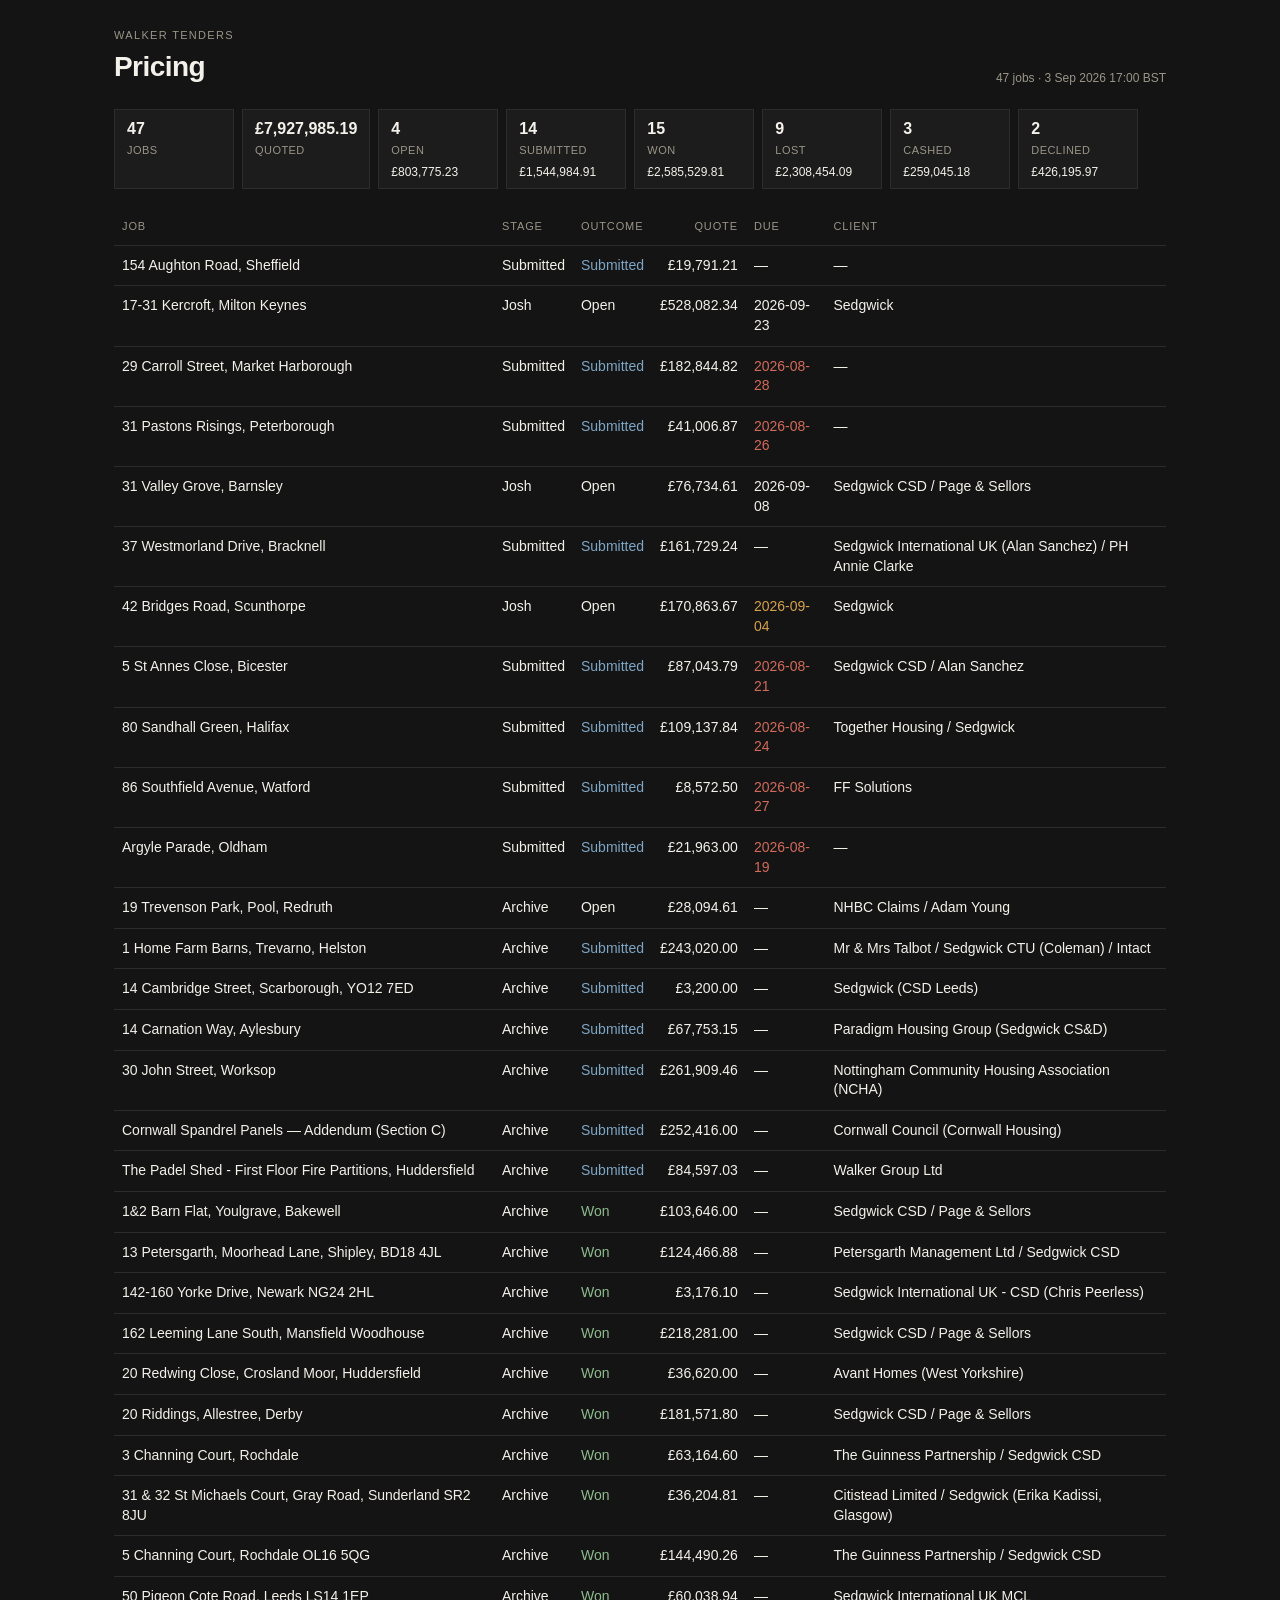
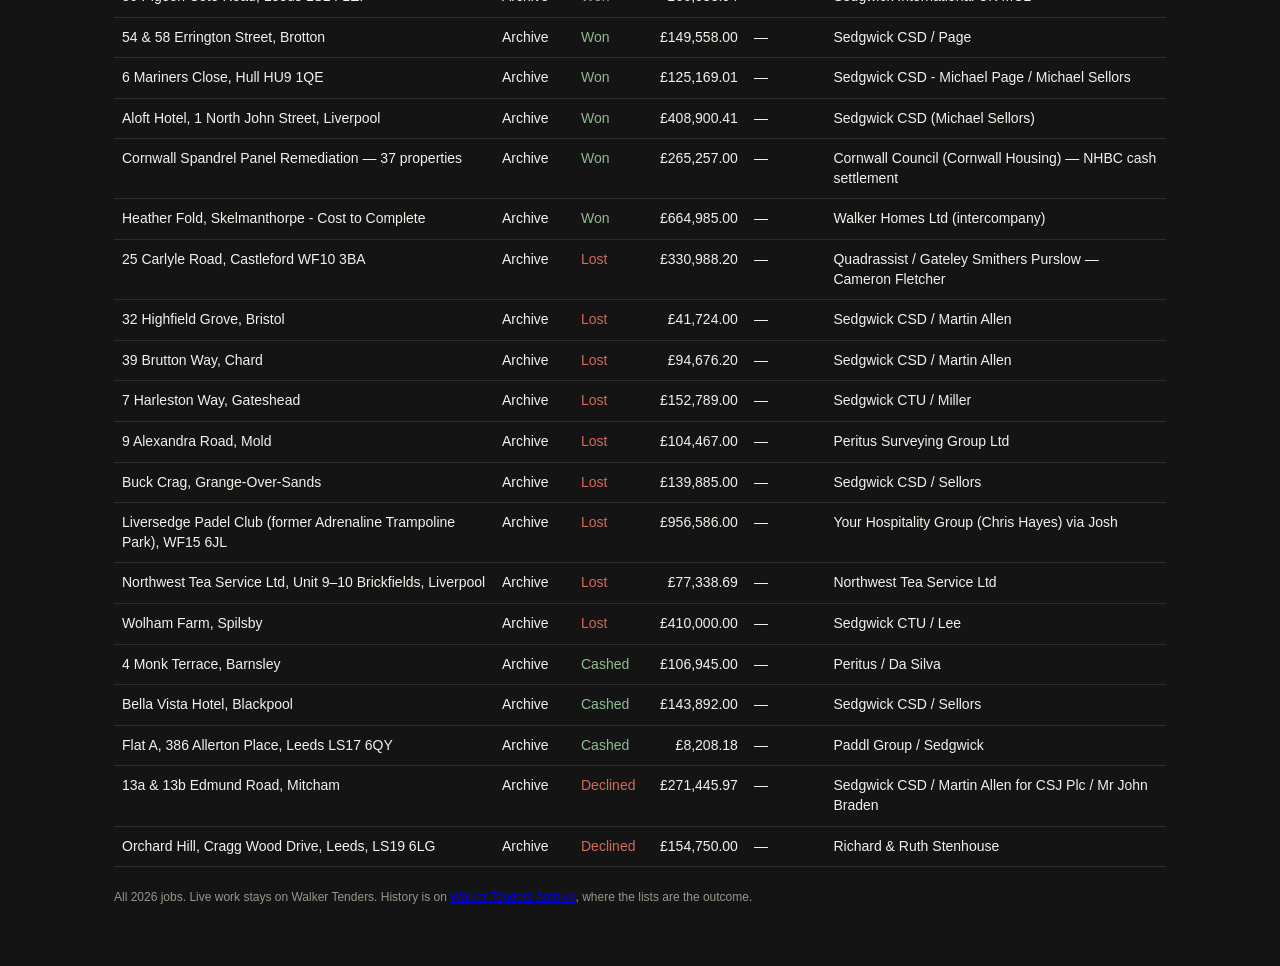
==== commit 31281eb4: "tracker sync update" ====
--- a/pricing.html
+++ b/pricing.html
@@ -3,13 +3,13 @@
 <link rel="stylesheet" href="./dashboard.css?v=4">
 </head><body><div class="wrap">
 <header><div><p class="kicker">Walker Tenders</p><h1>Pricing</h1></div>
-<p class="stamp">47 jobs · 3 Sep 2026 15:00 BST</p></header>
+<p class="stamp">47 jobs · 3 Sep 2026 17:00 BST</p></header>
 <section class="chips">
-<div class="chip"><b>47</b><span>Jobs</span></div><div class="chip"><b>£7,932,075.54</b><span>Quoted</span></div><div class="chip"><b>4</b><span>Open</span><em>£807,865.58</em></div><div class="chip"><b>14</b><span>Submitted</span><em>£1,544,984.91</em></div><div class="chip"><b>15</b><span>Won</span><em>£2,585,529.81</em></div><div class="chip"><b>9</b><span>Lost</span><em>£2,308,454.09</em></div><div class="chip"><b>3</b><span>Cashed</span><em>£259,045.18</em></div><div class="chip"><b>2</b><span>Declined</span><em>£426,195.97</em></div>
+<div class="chip"><b>47</b><span>Jobs</span></div><div class="chip"><b>£7,927,985.19</b><span>Quoted</span></div><div class="chip"><b>4</b><span>Open</span><em>£803,775.23</em></div><div class="chip"><b>14</b><span>Submitted</span><em>£1,544,984.91</em></div><div class="chip"><b>15</b><span>Won</span><em>£2,585,529.81</em></div><div class="chip"><b>9</b><span>Lost</span><em>£2,308,454.09</em></div><div class="chip"><b>3</b><span>Cashed</span><em>£259,045.18</em></div><div class="chip"><b>2</b><span>Declined</span><em>£426,195.97</em></div>
 </section>
 <table><thead><tr><th>Job</th><th>Stage</th><th>Outcome</th><th class="num">Quote</th><th>Due</th><th>Client</th></tr></thead>
 <tbody>
-<tr><td><a href="https://trello.com/c/3ufrl5sM/4-154-aughton-road-sheffield" target="_blank" rel="noreferrer">154 Aughton Road, Sheffield</a></td><td>Submitted</td><td class="out-Submitted">Submitted</td><td class="num">£19,791.21</td><td class="">—</td><td>—</td></tr><tr><td><a href="https://trello.com/c/llThznUl/51-17-31-kercroft-milton-keynes" target="_blank" rel="noreferrer">17-31 Kercroft, Milton Keynes</a></td><td>Josh</td><td class="out-Open">Open</td><td class="num">£528,082.34</td><td class="">2026-09-23</td><td>Sedgwick</td></tr><tr><td><a href="https://trello.com/c/xWZ6ursN/6-29-carroll-street-market-harborough" target="_blank" rel="noreferrer">29 Carroll Street, Market Harborough</a></td><td>Submitted</td><td class="out-Submitted">Submitted</td><td class="num">£182,844.82</td><td class="due-over">2026-08-28</td><td>—</td></tr><tr><td><a href="https://trello.com/c/Mzgj6ggt/2-31-pastons-risings-peterborough" target="_blank" rel="noreferrer">31 Pastons Risings, Peterborough</a></td><td>Submitted</td><td class="out-Submitted">Submitted</td><td class="num">£41,006.87</td><td class="due-over">2026-08-26</td><td>—</td></tr><tr><td><a href="https://trello.com/c/rOwXVcYZ/7-31-valley-grove-barnsley" target="_blank" rel="noreferrer">31 Valley Grove, Barnsley</a></td><td>Josh</td><td class="out-Open">Open</td><td class="num">£76,734.61</td><td class="">2026-09-08</td><td>Sedgwick CSD / Page & Sellors</td></tr><tr><td><a href="https://trello.com/c/ZadFQH8z/48-37-westmorland-drive-bracknell" target="_blank" rel="noreferrer">37 Westmorland Drive, Bracknell</a></td><td>Submitted</td><td class="out-Submitted">Submitted</td><td class="num">£161,729.24</td><td class="">—</td><td>Sedgwick International UK (Alan Sanchez) / PH Annie Clarke</td></tr><tr><td><a href="https://trello.com/c/fkWSbAab/50-42-bridges-road-scunthorpe" target="_blank" rel="noreferrer">42 Bridges Road, Scunthorpe</a></td><td>Josh</td><td class="out-Open">Open</td><td class="num">£174,954.02</td><td class="due-soon">2026-09-04</td><td>Sedgwick</td></tr><tr><td><a href="https://trello.com/c/e5wQ8ejt/3-5-st-annes-close-bicester" target="_blank" rel="noreferrer">5 St Annes Close, Bicester</a></td><td>Submitted</td><td class="out-Submitted">Submitted</td><td class="num">£87,043.79</td><td class="due-over">2026-08-21</td><td>Sedgwick CSD / Alan Sanchez</td></tr><tr><td><a href="https://trello.com/c/WItIySVe/47-80-sandhall-green-halifax" target="_blank" rel="noreferrer">80 Sandhall Green, Halifax</a></td><td>Submitted</td><td class="out-Submitted">Submitted</td><td class="num">£109,137.84</td><td class="due-over">2026-08-24</td><td>Together Housing / Sedgwick</td></tr><tr><td><a href="https://trello.com/c/RlfihSGy/49-86-southfield-avenue-watford" target="_blank" rel="noreferrer">86 Southfield Avenue, Watford</a></td><td>Submitted</td><td class="out-Submitted">Submitted</td><td class="num">£8,572.50</td><td class="due-over">2026-08-27</td><td>FF Solutions</td></tr><tr><td><a href="https://trello.com/c/aFPp6f9S/5-argyle-parade-oldham" target="_blank" rel="noreferrer">Argyle Parade, Oldham</a></td><td>Submitted</td><td class="out-Submitted">Submitted</td><td class="num">£21,963.00</td><td class="due-over">2026-08-19</td><td>—</td></tr><tr><td><a href="https://trello.com/c/bYIxk4LG/14-19-trevenson-park-pool-redruth" target="_blank" rel="noreferrer">19 Trevenson Park, Pool, Redruth</a></td><td>Archive</td><td class="out-Open">Open</td><td class="num">£28,094.61</td><td class="">—</td><td>NHBC Claims / Adam Young</td></tr><tr><td><a href="https://trello.com/c/anhwfIKf/24-1-home-farm-barns-trevarno-helston" target="_blank" rel="noreferrer">1 Home Farm Barns, Trevarno, Helston</a></td><td>Archive</td><td class="out-Submitted">Submitted</td><td class="num">£243,020.00</td><td class="">—</td><td>Mr & Mrs Talbot / Sedgwick CTU (Coleman) / Intact</td></tr><tr><td><a href="https://trello.com/c/i2Pv232R/35-14-cambridge-street-scarborough-yo12-7ed" target="_blank" rel="noreferrer">14 Cambridge Street, Scarborough, YO12 7ED</a></td><td>Archive</td><td class="out-Submitted">Submitted</td><td class="num">£3,200.00</td><td class="">—</td><td>Sedgwick (CSD Leeds)</td></tr><tr><td><a href="https://trello.com/c/JtfQjhIz/34-14-carnation-way-aylesbury" target="_blank" rel="noreferrer">14 Carnation Way, Aylesbury</a></td><td>Archive</td><td class="out-Submitted">Submitted</td><td class="num">£67,753.15</td><td class="">—</td><td>Paradigm Housing Group (Sedgwick CS&D)</td></tr><tr><td><a href="https://trello.com/c/IB7iQY9c/28-30-john-street-worksop" target="_blank" rel="noreferrer">30 John Street, Worksop</a></td><td>Archive</td><td class="out-Submitted">Submitted</td><td class="num">£261,909.46</td><td class="">—</td><td>Nottingham Community Housing Association (NCHA)</td></tr><tr><td><a href="https://trello.com/c/2DuR4Il8/26-cornwall-spandrel-panels-addendum-section-c" target="_blank" rel="noreferrer">Cornwall Spandrel Panels — Addendum (Section C)</a></td><td>Archive</td><td class="out-Submitted">Submitted</td><td class="num">£252,416.00</td><td class="">—</td><td>Cornwall Council (Cornwall Housing)</td></tr><tr><td><a href="https://trello.com/c/xPTmonhB/32-the-padel-shed-first-floor-fire-partitions-huddersfield" target="_blank" rel="noreferrer">The Padel Shed - First Floor Fire Partitions, Huddersfield</a></td><td>Archive</td><td class="out-Submitted">Submitted</td><td class="num">£84,597.03</td><td class="">—</td><td>Walker Group Ltd</td></tr><tr><td><a href="https://trello.com/c/bKOda6Ll/16-12-barn-flat-youlgrave-bakewell" target="_blank" rel="noreferrer">1&2 Barn Flat, Youlgrave, Bakewell</a></td><td>Archive</td><td class="out-Won">Won</td><td class="num">£103,646.00</td><td class="">—</td><td>Sedgwick CSD / Page & Sellors</td></tr><tr><td><a href="https://trello.com/c/gCSpWxi1/27-13-petersgarth-moorhead-lane-shipley-bd18-4jl" target="_blank" rel="noreferrer">13 Petersgarth, Moorhead Lane, Shipley, BD18 4JL</a></td><td>Archive</td><td class="out-Won">Won</td><td class="num">£124,466.88</td><td class="">—</td><td>Petersgarth Management Ltd / Sedgwick CSD</td></tr><tr><td><a href="https://trello.com/c/6cCgyned/37-142-160-yorke-drive-newark-ng24-2hl" target="_blank" rel="noreferrer">142-160 Yorke Drive, Newark NG24 2HL</a></td><td>Archive</td><td class="out-Won">Won</td><td class="num">£3,176.10</td><td class="">—</td><td>Sedgwick International UK - CSD (Chris Peerless)</td></tr><tr><td><a href="https://trello.com/c/9I9qZb7o/13-162-leeming-lane-south-mansfield-woodhouse" target="_blank" rel="noreferrer">162 Leeming Lane South, Mansfield Woodhouse</a></td><td>Archive</td><td class="out-Won">Won</td><td class="num">£218,281.00</td><td class="">—</td><td>Sedgwick CSD / Page & Sellors</td></tr><tr><td><a href="https://trello.com/c/gqocP8t3/6-20-redwing-close-crosland-moor-huddersfield" target="_blank" rel="noreferrer">20 Redwing Close, Crosland Moor, Huddersfield</a></td><td>Archive</td><td class="out-Won">Won</td><td class="num">£36,620.00</td><td class="">—</td><td>Avant Homes (West Yorkshire)</td></tr><tr><td><a href="https://trello.com/c/YRGzIAOj/23-20-riddings-allestree-derby" target="_blank" rel="noreferrer">20 Riddings, Allestree, Derby</a></td><td>Archive</td><td class="out-Won">Won</td><td class="num">£181,571.80</td><td class="">—</td><td>Sedgwick CSD / Page & Sellors</td></tr><tr><td><a href="https://trello.com/c/MBelQI81/33-3-channing-court-rochdale" target="_blank" rel="noreferrer">3 Channing Court, Rochdale</a></td><td>Archive</td><td class="out-Won">Won</td><td class="num">£63,164.60</td><td class="">—</td><td>The Guinness Partnership / Sedgwick CSD</td></tr><tr><td><a href="https://trello.com/c/jozKvtXG/25-31-32-st-michaels-court-gray-road-sunderland-sr2-8ju" target="_blank" rel="noreferrer">31 & 32 St Michaels Court, Gray Road, Sunderland SR2 8JU</a></td><td>Archive</td><td class="out-Won">Won</td><td class="num">£36,204.81</td><td class="">—</td><td>Citistead Limited / Sedgwick (Erika Kadissi, Glasgow)</td></tr><tr><td><a href="https://trello.com/c/FumJPWSe/15-5-channing-court-rochdale-ol16-5qg" target="_blank" rel="noreferrer">5 Channing Court, Rochdale OL16 5QG</a></td><td>Archive</td><td class="out-Won">Won</td><td class="num">£144,490.26</td><td class="">—</td><td>The Guinness Partnership / Sedgwick CSD</td></tr><tr><td><a href="https://trello.com/c/3Vz1MovE/30-50-pigeon-cote-road-leeds-ls14-1ep" target="_blank" rel="noreferrer">50 Pigeon Cote Road, Leeds LS14 1EP</a></td><td>Archive</td><td class="out-Won">Won</td><td class="num">£60,038.94</td><td class="">—</td><td>Sedgwick International UK MCL</td></tr><tr><td><a href="https://trello.com/c/EMlyivy0/9-54-58-errington-street-brotton" target="_blank" rel="noreferrer">54 & 58 Errington Street, Brotton</a></td><td>Archive</td><td class="out-Won">Won</td><td class="num">£149,558.00</td><td class="">—</td><td>Sedgwick CSD / Page</td></tr><tr><td><a href="https://trello.com/c/kLe8FHAw/8-6-mariners-close-hull-hu9-1qe" target="_blank" rel="noreferrer">6 Mariners Close, Hull HU9 1QE</a></td><td>Archive</td><td class="out-Won">Won</td><td class="num">£125,169.01</td><td class="">—</td><td>Sedgwick CSD - Michael Page / Michael Sellors</td></tr><tr><td><a href="https://trello.com/c/2s62MV5p/10-aloft-hotel-1-north-john-street-liverpool" target="_blank" rel="noreferrer">Aloft Hotel, 1 North John Street, Liverpool</a></td><td>Archive</td><td class="out-Won">Won</td><td class="num">£408,900.41</td><td class="">—</td><td>Sedgwick CSD (Michael Sellors)</td></tr><tr><td><a href="https://trello.com/c/s1jipo0H/17-cornwall-spandrel-panel-remediation-37-properties" target="_blank" rel="noreferrer">Cornwall Spandrel Panel Remediation — 37 properties</a></td><td>Archive</td><td class="out-Won">Won</td><td class="num">£265,257.00</td><td class="">—</td><td>Cornwall Council (Cornwall Housing) — NHBC cash settlement</td></tr><tr><td><a href="https://trello.com/c/ltWS5zLq/31-heather-fold-skelmanthorpe-cost-to-complete" target="_blank" rel="noreferrer">Heather Fold, Skelmanthorpe - Cost to Complete</a></td><td>Archive</td><td class="out-Won">Won</td><td class="num">£664,985.00</td><td class="">—</td><td>Walker Homes Ltd (intercompany)</td></tr><tr><td><a href="https://trello.com/c/GXdSZIfy/21-25-carlyle-road-castleford-wf10-3ba" target="_blank" rel="noreferrer">25 Carlyle Road, Castleford WF10 3BA</a></td><td>Archive</td><td class="out-Lost">Lost</td><td class="num">£330,988.20</td><td class="">—</td><td>Quadrassist / Gateley Smithers Purslow — Cameron Fletcher</td></tr><tr><td><a href="https://trello.com/c/Y1OqbGJI/20-32-highfield-grove-bristol" target="_blank" rel="noreferrer">32 Highfield Grove, Bristol</a></td><td>Archive</td><td class="out-Lost">Lost</td><td class="num">£41,724.00</td><td class="">—</td><td>Sedgwick CSD / Martin Allen</td></tr><tr><td><a href="https://trello.com/c/NOX21SIo/18-39-brutton-way-chard" target="_blank" rel="noreferrer">39 Brutton Way, Chard</a></td><td>Archive</td><td class="out-Lost">Lost</td><td class="num">£94,676.20</td><td class="">—</td><td>Sedgwick CSD / Martin Allen</td></tr><tr><td><a href="https://trello.com/c/2WrLKvX1/4-7-harleston-way-gateshead" target="_blank" rel="noreferrer">7 Harleston Way, Gateshead</a></td><td>Archive</td><td class="out-Lost">Lost</td><td class="num">£152,789.00</td><td class="">—</td><td>Sedgwick CTU / Miller</td></tr><tr><td><a href="https://trello.com/c/4ul37lkn/5-9-alexandra-road-mold" target="_blank" rel="noreferrer">9 Alexandra Road, Mold</a></td><td>Archive</td><td class="out-Lost">Lost</td><td class="num">£104,467.00</td><td class="">—</td><td>Peritus Surveying Group Ltd</td></tr><tr><td><a href="https://trello.com/c/FmyrWGWJ/3-buck-crag-grange-over-sands" target="_blank" rel="noreferrer">Buck Crag, Grange-Over-Sands</a></td><td>Archive</td><td class="out-Lost">Lost</td><td class="num">£139,885.00</td><td class="">—</td><td>Sedgwick CSD / Sellors</td></tr><tr><td><a href="https://trello.com/c/tG1RPkj6/22-liversedge-padel-club-former-adrenaline-trampoline-park-wf15-6jl" target="_blank" rel="noreferrer">Liversedge Padel Club (former Adrenaline Trampoline Park), WF15 6JL</a></td><td>Archive</td><td class="out-Lost">Lost</td><td class="num">£956,586.00</td><td class="">—</td><td>Your Hospitality Group (Chris Hayes) via Josh</td></tr><tr><td><a href="https://trello.com/c/XIxcJaAh/29-northwest-tea-service-ltd-unit-9-10-brickfields-liverpool" target="_blank" rel="noreferrer">Northwest Tea Service Ltd, Unit 9–10 Brickfields, Liverpool</a></td><td>Archive</td><td class="out-Lost">Lost</td><td class="num">£77,338.69</td><td class="">—</td><td>Northwest Tea Service Ltd</td></tr><tr><td><a href="https://trello.com/c/Hg3vfbA3/2-wolham-farm-spilsby" target="_blank" rel="noreferrer">Wolham Farm, Spilsby</a></td><td>Archive</td><td class="out-Lost">Lost</td><td class="num">£410,000.00</td><td class="">—</td><td>Sedgwick CTU / Lee</td></tr><tr><td><a href="https://trello.com/c/nQVsU2JN/1-4-monk-terrace-barnsley" target="_blank" rel="noreferrer">4 Monk Terrace, Barnsley</a></td><td>Archive</td><td class="out-Cashed">Cashed</td><td class="num">£106,945.00</td><td class="">—</td><td>Peritus / Da Silva</td></tr><tr><td><a href="https://trello.com/c/b5xw8yFC/12-bella-vista-hotel-blackpool" target="_blank" rel="noreferrer">Bella Vista Hotel, Blackpool</a></td><td>Archive</td><td class="out-Cashed">Cashed</td><td class="num">£143,892.00</td><td class="">—</td><td>Sedgwick CSD / Sellors</td></tr><tr><td><a href="https://trello.com/c/29wDE8Kq/7-flat-a-386-allerton-place-leeds-ls17-6qy" target="_blank" rel="noreferrer">Flat A, 386 Allerton Place, Leeds LS17 6QY</a></td><td>Archive</td><td class="out-Cashed">Cashed</td><td class="num">£8,208.18</td><td class="">—</td><td>Paddl Group / Sedgwick</td></tr><tr><td><a href="https://trello.com/c/qSsSw9gB/19-13a-13b-edmund-road-mitcham" target="_blank" rel="noreferrer">13a & 13b Edmund Road, Mitcham</a></td><td>Archive</td><td class="out-Declined">Declined</td><td class="num">£271,445.97</td><td class="">—</td><td>Sedgwick CSD / Martin Allen for CSJ Plc / Mr John Braden</td></tr><tr><td><a href="https://trello.com/c/aYnHvlMi/11-orchard-hill-cragg-wood-drive-leeds-ls19-6lg" target="_blank" rel="noreferrer">Orchard Hill, Cragg Wood Drive, Leeds, LS19 6LG</a></td><td>Archive</td><td class="out-Declined">Declined</td><td class="num">£154,750.00</td><td class="">—</td><td>Richard & Ruth Stenhouse</td></tr>
+<tr><td><a href="https://trello.com/c/3ufrl5sM/4-154-aughton-road-sheffield" target="_blank" rel="noreferrer">154 Aughton Road, Sheffield</a></td><td>Submitted</td><td class="out-Submitted">Submitted</td><td class="num">£19,791.21</td><td class="">—</td><td>—</td></tr><tr><td><a href="https://trello.com/c/llThznUl/51-17-31-kercroft-milton-keynes" target="_blank" rel="noreferrer">17-31 Kercroft, Milton Keynes</a></td><td>Josh</td><td class="out-Open">Open</td><td class="num">£528,082.34</td><td class="">2026-09-23</td><td>Sedgwick</td></tr><tr><td><a href="https://trello.com/c/xWZ6ursN/6-29-carroll-street-market-harborough" target="_blank" rel="noreferrer">29 Carroll Street, Market Harborough</a></td><td>Submitted</td><td class="out-Submitted">Submitted</td><td class="num">£182,844.82</td><td class="due-over">2026-08-28</td><td>—</td></tr><tr><td><a href="https://trello.com/c/Mzgj6ggt/2-31-pastons-risings-peterborough" target="_blank" rel="noreferrer">31 Pastons Risings, Peterborough</a></td><td>Submitted</td><td class="out-Submitted">Submitted</td><td class="num">£41,006.87</td><td class="due-over">2026-08-26</td><td>—</td></tr><tr><td><a href="https://trello.com/c/rOwXVcYZ/7-31-valley-grove-barnsley" target="_blank" rel="noreferrer">31 Valley Grove, Barnsley</a></td><td>Josh</td><td class="out-Open">Open</td><td class="num">£76,734.61</td><td class="">2026-09-08</td><td>Sedgwick CSD / Page & Sellors</td></tr><tr><td><a href="https://trello.com/c/ZadFQH8z/48-37-westmorland-drive-bracknell" target="_blank" rel="noreferrer">37 Westmorland Drive, Bracknell</a></td><td>Submitted</td><td class="out-Submitted">Submitted</td><td class="num">£161,729.24</td><td class="">—</td><td>Sedgwick International UK (Alan Sanchez) / PH Annie Clarke</td></tr><tr><td><a href="https://trello.com/c/fkWSbAab/50-42-bridges-road-scunthorpe" target="_blank" rel="noreferrer">42 Bridges Road, Scunthorpe</a></td><td>Josh</td><td class="out-Open">Open</td><td class="num">£170,863.67</td><td class="due-soon">2026-09-04</td><td>Sedgwick</td></tr><tr><td><a href="https://trello.com/c/e5wQ8ejt/3-5-st-annes-close-bicester" target="_blank" rel="noreferrer">5 St Annes Close, Bicester</a></td><td>Submitted</td><td class="out-Submitted">Submitted</td><td class="num">£87,043.79</td><td class="due-over">2026-08-21</td><td>Sedgwick CSD / Alan Sanchez</td></tr><tr><td><a href="https://trello.com/c/WItIySVe/47-80-sandhall-green-halifax" target="_blank" rel="noreferrer">80 Sandhall Green, Halifax</a></td><td>Submitted</td><td class="out-Submitted">Submitted</td><td class="num">£109,137.84</td><td class="due-over">2026-08-24</td><td>Together Housing / Sedgwick</td></tr><tr><td><a href="https://trello.com/c/RlfihSGy/49-86-southfield-avenue-watford" target="_blank" rel="noreferrer">86 Southfield Avenue, Watford</a></td><td>Submitted</td><td class="out-Submitted">Submitted</td><td class="num">£8,572.50</td><td class="due-over">2026-08-27</td><td>FF Solutions</td></tr><tr><td><a href="https://trello.com/c/aFPp6f9S/5-argyle-parade-oldham" target="_blank" rel="noreferrer">Argyle Parade, Oldham</a></td><td>Submitted</td><td class="out-Submitted">Submitted</td><td class="num">£21,963.00</td><td class="due-over">2026-08-19</td><td>—</td></tr><tr><td><a href="https://trello.com/c/bYIxk4LG/14-19-trevenson-park-pool-redruth" target="_blank" rel="noreferrer">19 Trevenson Park, Pool, Redruth</a></td><td>Archive</td><td class="out-Open">Open</td><td class="num">£28,094.61</td><td class="">—</td><td>NHBC Claims / Adam Young</td></tr><tr><td><a href="https://trello.com/c/anhwfIKf/24-1-home-farm-barns-trevarno-helston" target="_blank" rel="noreferrer">1 Home Farm Barns, Trevarno, Helston</a></td><td>Archive</td><td class="out-Submitted">Submitted</td><td class="num">£243,020.00</td><td class="">—</td><td>Mr & Mrs Talbot / Sedgwick CTU (Coleman) / Intact</td></tr><tr><td><a href="https://trello.com/c/i2Pv232R/35-14-cambridge-street-scarborough-yo12-7ed" target="_blank" rel="noreferrer">14 Cambridge Street, Scarborough, YO12 7ED</a></td><td>Archive</td><td class="out-Submitted">Submitted</td><td class="num">£3,200.00</td><td class="">—</td><td>Sedgwick (CSD Leeds)</td></tr><tr><td><a href="https://trello.com/c/JtfQjhIz/34-14-carnation-way-aylesbury" target="_blank" rel="noreferrer">14 Carnation Way, Aylesbury</a></td><td>Archive</td><td class="out-Submitted">Submitted</td><td class="num">£67,753.15</td><td class="">—</td><td>Paradigm Housing Group (Sedgwick CS&D)</td></tr><tr><td><a href="https://trello.com/c/IB7iQY9c/28-30-john-street-worksop" target="_blank" rel="noreferrer">30 John Street, Worksop</a></td><td>Archive</td><td class="out-Submitted">Submitted</td><td class="num">£261,909.46</td><td class="">—</td><td>Nottingham Community Housing Association (NCHA)</td></tr><tr><td><a href="https://trello.com/c/2DuR4Il8/26-cornwall-spandrel-panels-addendum-section-c" target="_blank" rel="noreferrer">Cornwall Spandrel Panels — Addendum (Section C)</a></td><td>Archive</td><td class="out-Submitted">Submitted</td><td class="num">£252,416.00</td><td class="">—</td><td>Cornwall Council (Cornwall Housing)</td></tr><tr><td><a href="https://trello.com/c/xPTmonhB/32-the-padel-shed-first-floor-fire-partitions-huddersfield" target="_blank" rel="noreferrer">The Padel Shed - First Floor Fire Partitions, Huddersfield</a></td><td>Archive</td><td class="out-Submitted">Submitted</td><td class="num">£84,597.03</td><td class="">—</td><td>Walker Group Ltd</td></tr><tr><td><a href="https://trello.com/c/bKOda6Ll/16-12-barn-flat-youlgrave-bakewell" target="_blank" rel="noreferrer">1&2 Barn Flat, Youlgrave, Bakewell</a></td><td>Archive</td><td class="out-Won">Won</td><td class="num">£103,646.00</td><td class="">—</td><td>Sedgwick CSD / Page & Sellors</td></tr><tr><td><a href="https://trello.com/c/gCSpWxi1/27-13-petersgarth-moorhead-lane-shipley-bd18-4jl" target="_blank" rel="noreferrer">13 Petersgarth, Moorhead Lane, Shipley, BD18 4JL</a></td><td>Archive</td><td class="out-Won">Won</td><td class="num">£124,466.88</td><td class="">—</td><td>Petersgarth Management Ltd / Sedgwick CSD</td></tr><tr><td><a href="https://trello.com/c/6cCgyned/37-142-160-yorke-drive-newark-ng24-2hl" target="_blank" rel="noreferrer">142-160 Yorke Drive, Newark NG24 2HL</a></td><td>Archive</td><td class="out-Won">Won</td><td class="num">£3,176.10</td><td class="">—</td><td>Sedgwick International UK - CSD (Chris Peerless)</td></tr><tr><td><a href="https://trello.com/c/9I9qZb7o/13-162-leeming-lane-south-mansfield-woodhouse" target="_blank" rel="noreferrer">162 Leeming Lane South, Mansfield Woodhouse</a></td><td>Archive</td><td class="out-Won">Won</td><td class="num">£218,281.00</td><td class="">—</td><td>Sedgwick CSD / Page & Sellors</td></tr><tr><td><a href="https://trello.com/c/gqocP8t3/6-20-redwing-close-crosland-moor-huddersfield" target="_blank" rel="noreferrer">20 Redwing Close, Crosland Moor, Huddersfield</a></td><td>Archive</td><td class="out-Won">Won</td><td class="num">£36,620.00</td><td class="">—</td><td>Avant Homes (West Yorkshire)</td></tr><tr><td><a href="https://trello.com/c/YRGzIAOj/23-20-riddings-allestree-derby" target="_blank" rel="noreferrer">20 Riddings, Allestree, Derby</a></td><td>Archive</td><td class="out-Won">Won</td><td class="num">£181,571.80</td><td class="">—</td><td>Sedgwick CSD / Page & Sellors</td></tr><tr><td><a href="https://trello.com/c/MBelQI81/33-3-channing-court-rochdale" target="_blank" rel="noreferrer">3 Channing Court, Rochdale</a></td><td>Archive</td><td class="out-Won">Won</td><td class="num">£63,164.60</td><td class="">—</td><td>The Guinness Partnership / Sedgwick CSD</td></tr><tr><td><a href="https://trello.com/c/jozKvtXG/25-31-32-st-michaels-court-gray-road-sunderland-sr2-8ju" target="_blank" rel="noreferrer">31 & 32 St Michaels Court, Gray Road, Sunderland SR2 8JU</a></td><td>Archive</td><td class="out-Won">Won</td><td class="num">£36,204.81</td><td class="">—</td><td>Citistead Limited / Sedgwick (Erika Kadissi, Glasgow)</td></tr><tr><td><a href="https://trello.com/c/FumJPWSe/15-5-channing-court-rochdale-ol16-5qg" target="_blank" rel="noreferrer">5 Channing Court, Rochdale OL16 5QG</a></td><td>Archive</td><td class="out-Won">Won</td><td class="num">£144,490.26</td><td class="">—</td><td>The Guinness Partnership / Sedgwick CSD</td></tr><tr><td><a href="https://trello.com/c/3Vz1MovE/30-50-pigeon-cote-road-leeds-ls14-1ep" target="_blank" rel="noreferrer">50 Pigeon Cote Road, Leeds LS14 1EP</a></td><td>Archive</td><td class="out-Won">Won</td><td class="num">£60,038.94</td><td class="">—</td><td>Sedgwick International UK MCL</td></tr><tr><td><a href="https://trello.com/c/EMlyivy0/9-54-58-errington-street-brotton" target="_blank" rel="noreferrer">54 & 58 Errington Street, Brotton</a></td><td>Archive</td><td class="out-Won">Won</td><td class="num">£149,558.00</td><td class="">—</td><td>Sedgwick CSD / Page</td></tr><tr><td><a href="https://trello.com/c/kLe8FHAw/8-6-mariners-close-hull-hu9-1qe" target="_blank" rel="noreferrer">6 Mariners Close, Hull HU9 1QE</a></td><td>Archive</td><td class="out-Won">Won</td><td class="num">£125,169.01</td><td class="">—</td><td>Sedgwick CSD - Michael Page / Michael Sellors</td></tr><tr><td><a href="https://trello.com/c/2s62MV5p/10-aloft-hotel-1-north-john-street-liverpool" target="_blank" rel="noreferrer">Aloft Hotel, 1 North John Street, Liverpool</a></td><td>Archive</td><td class="out-Won">Won</td><td class="num">£408,900.41</td><td class="">—</td><td>Sedgwick CSD (Michael Sellors)</td></tr><tr><td><a href="https://trello.com/c/s1jipo0H/17-cornwall-spandrel-panel-remediation-37-properties" target="_blank" rel="noreferrer">Cornwall Spandrel Panel Remediation — 37 properties</a></td><td>Archive</td><td class="out-Won">Won</td><td class="num">£265,257.00</td><td class="">—</td><td>Cornwall Council (Cornwall Housing) — NHBC cash settlement</td></tr><tr><td><a href="https://trello.com/c/ltWS5zLq/31-heather-fold-skelmanthorpe-cost-to-complete" target="_blank" rel="noreferrer">Heather Fold, Skelmanthorpe - Cost to Complete</a></td><td>Archive</td><td class="out-Won">Won</td><td class="num">£664,985.00</td><td class="">—</td><td>Walker Homes Ltd (intercompany)</td></tr><tr><td><a href="https://trello.com/c/GXdSZIfy/21-25-carlyle-road-castleford-wf10-3ba" target="_blank" rel="noreferrer">25 Carlyle Road, Castleford WF10 3BA</a></td><td>Archive</td><td class="out-Lost">Lost</td><td class="num">£330,988.20</td><td class="">—</td><td>Quadrassist / Gateley Smithers Purslow — Cameron Fletcher</td></tr><tr><td><a href="https://trello.com/c/Y1OqbGJI/20-32-highfield-grove-bristol" target="_blank" rel="noreferrer">32 Highfield Grove, Bristol</a></td><td>Archive</td><td class="out-Lost">Lost</td><td class="num">£41,724.00</td><td class="">—</td><td>Sedgwick CSD / Martin Allen</td></tr><tr><td><a href="https://trello.com/c/NOX21SIo/18-39-brutton-way-chard" target="_blank" rel="noreferrer">39 Brutton Way, Chard</a></td><td>Archive</td><td class="out-Lost">Lost</td><td class="num">£94,676.20</td><td class="">—</td><td>Sedgwick CSD / Martin Allen</td></tr><tr><td><a href="https://trello.com/c/2WrLKvX1/4-7-harleston-way-gateshead" target="_blank" rel="noreferrer">7 Harleston Way, Gateshead</a></td><td>Archive</td><td class="out-Lost">Lost</td><td class="num">£152,789.00</td><td class="">—</td><td>Sedgwick CTU / Miller</td></tr><tr><td><a href="https://trello.com/c/4ul37lkn/5-9-alexandra-road-mold" target="_blank" rel="noreferrer">9 Alexandra Road, Mold</a></td><td>Archive</td><td class="out-Lost">Lost</td><td class="num">£104,467.00</td><td class="">—</td><td>Peritus Surveying Group Ltd</td></tr><tr><td><a href="https://trello.com/c/FmyrWGWJ/3-buck-crag-grange-over-sands" target="_blank" rel="noreferrer">Buck Crag, Grange-Over-Sands</a></td><td>Archive</td><td class="out-Lost">Lost</td><td class="num">£139,885.00</td><td class="">—</td><td>Sedgwick CSD / Sellors</td></tr><tr><td><a href="https://trello.com/c/tG1RPkj6/22-liversedge-padel-club-former-adrenaline-trampoline-park-wf15-6jl" target="_blank" rel="noreferrer">Liversedge Padel Club (former Adrenaline Trampoline Park), WF15 6JL</a></td><td>Archive</td><td class="out-Lost">Lost</td><td class="num">£956,586.00</td><td class="">—</td><td>Your Hospitality Group (Chris Hayes) via Josh</td></tr><tr><td><a href="https://trello.com/c/XIxcJaAh/29-northwest-tea-service-ltd-unit-9-10-brickfields-liverpool" target="_blank" rel="noreferrer">Northwest Tea Service Ltd, Unit 9–10 Brickfields, Liverpool</a></td><td>Archive</td><td class="out-Lost">Lost</td><td class="num">£77,338.69</td><td class="">—</td><td>Northwest Tea Service Ltd</td></tr><tr><td><a href="https://trello.com/c/Hg3vfbA3/2-wolham-farm-spilsby" target="_blank" rel="noreferrer">Wolham Farm, Spilsby</a></td><td>Archive</td><td class="out-Lost">Lost</td><td class="num">£410,000.00</td><td class="">—</td><td>Sedgwick CTU / Lee</td></tr><tr><td><a href="https://trello.com/c/nQVsU2JN/1-4-monk-terrace-barnsley" target="_blank" rel="noreferrer">4 Monk Terrace, Barnsley</a></td><td>Archive</td><td class="out-Cashed">Cashed</td><td class="num">£106,945.00</td><td class="">—</td><td>Peritus / Da Silva</td></tr><tr><td><a href="https://trello.com/c/b5xw8yFC/12-bella-vista-hotel-blackpool" target="_blank" rel="noreferrer">Bella Vista Hotel, Blackpool</a></td><td>Archive</td><td class="out-Cashed">Cashed</td><td class="num">£143,892.00</td><td class="">—</td><td>Sedgwick CSD / Sellors</td></tr><tr><td><a href="https://trello.com/c/29wDE8Kq/7-flat-a-386-allerton-place-leeds-ls17-6qy" target="_blank" rel="noreferrer">Flat A, 386 Allerton Place, Leeds LS17 6QY</a></td><td>Archive</td><td class="out-Cashed">Cashed</td><td class="num">£8,208.18</td><td class="">—</td><td>Paddl Group / Sedgwick</td></tr><tr><td><a href="https://trello.com/c/qSsSw9gB/19-13a-13b-edmund-road-mitcham" target="_blank" rel="noreferrer">13a & 13b Edmund Road, Mitcham</a></td><td>Archive</td><td class="out-Declined">Declined</td><td class="num">£271,445.97</td><td class="">—</td><td>Sedgwick CSD / Martin Allen for CSJ Plc / Mr John Braden</td></tr><tr><td><a href="https://trello.com/c/aYnHvlMi/11-orchard-hill-cragg-wood-drive-leeds-ls19-6lg" target="_blank" rel="noreferrer">Orchard Hill, Cragg Wood Drive, Leeds, LS19 6LG</a></td><td>Archive</td><td class="out-Declined">Declined</td><td class="num">£154,750.00</td><td class="">—</td><td>Richard & Ruth Stenhouse</td></tr>
 </tbody></table>
 <p class="note">All 2026 jobs. Live work stays on Walker Tenders. History is on <a href="https://trello.com/b/XOrtwycE/walker-tenders-archive">Walker Tenders Archive</a>, where the lists are the outcome.</p>
 </div></body></html>
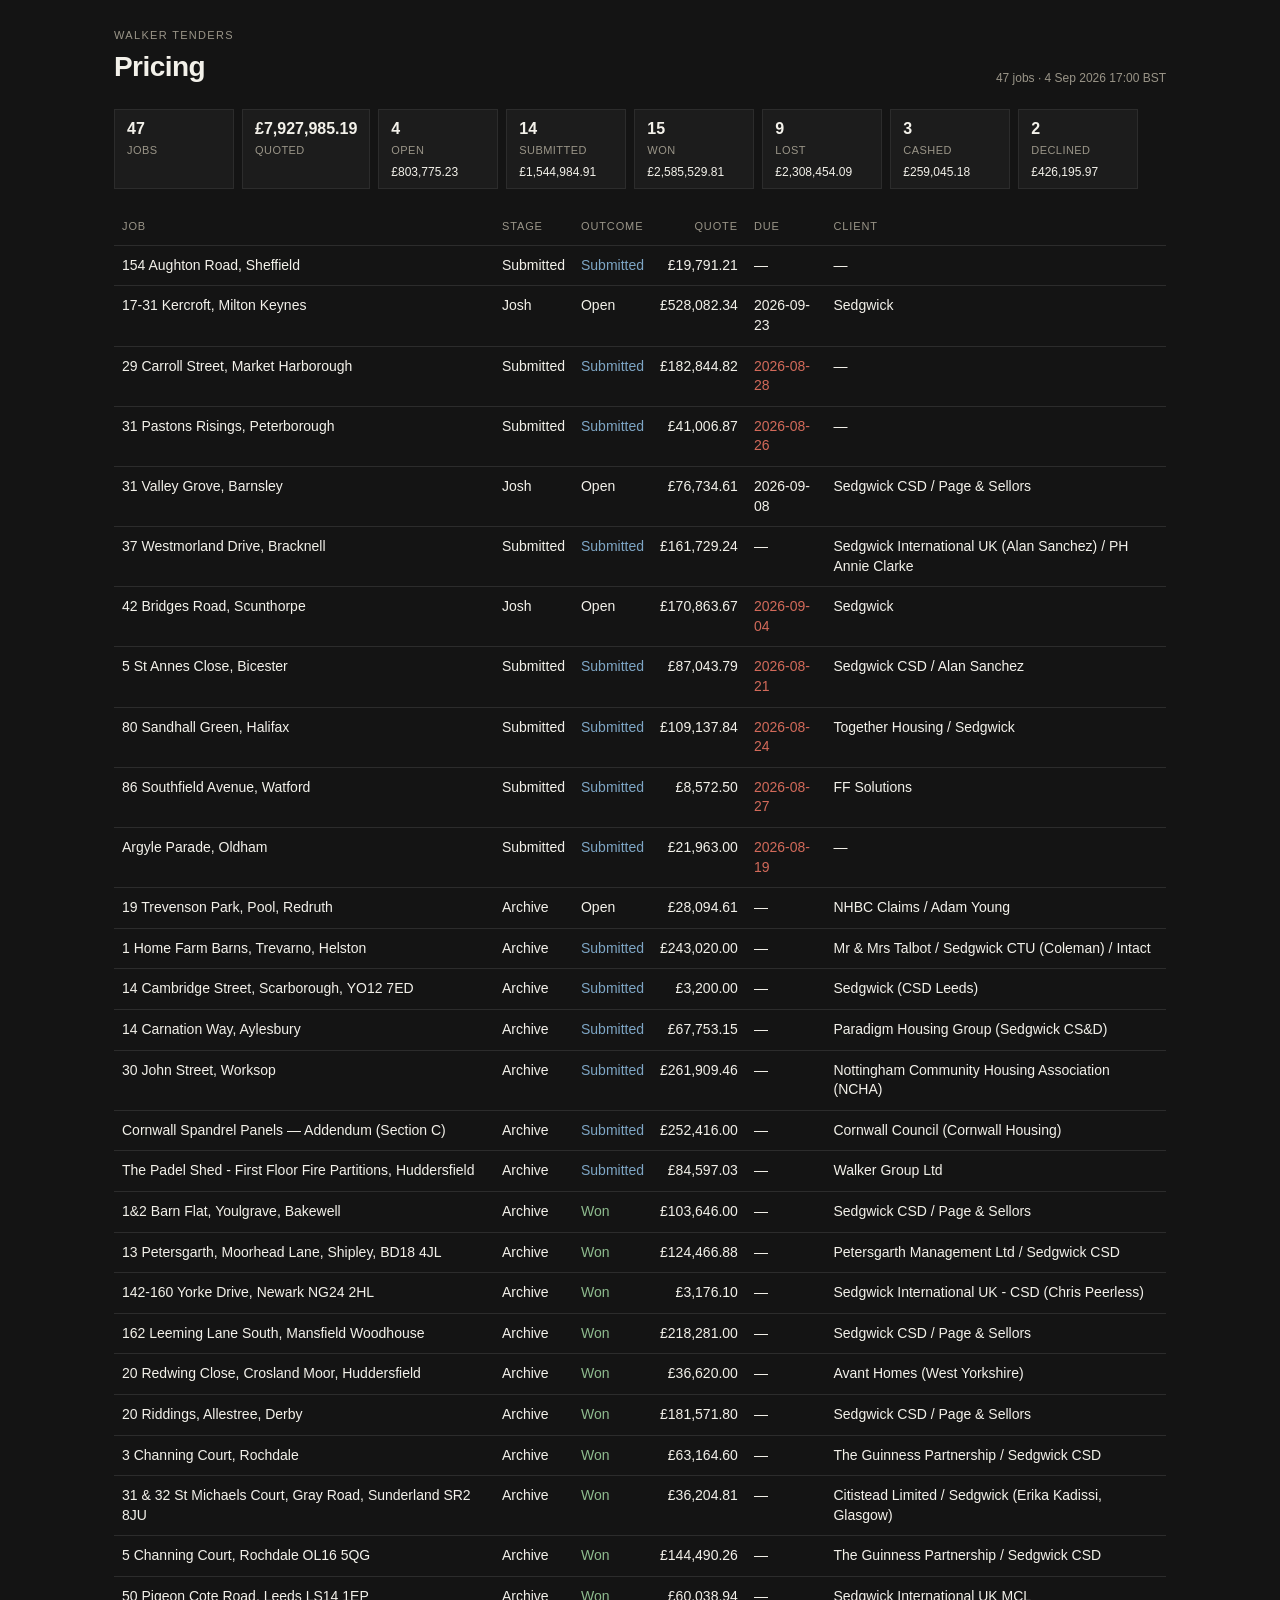
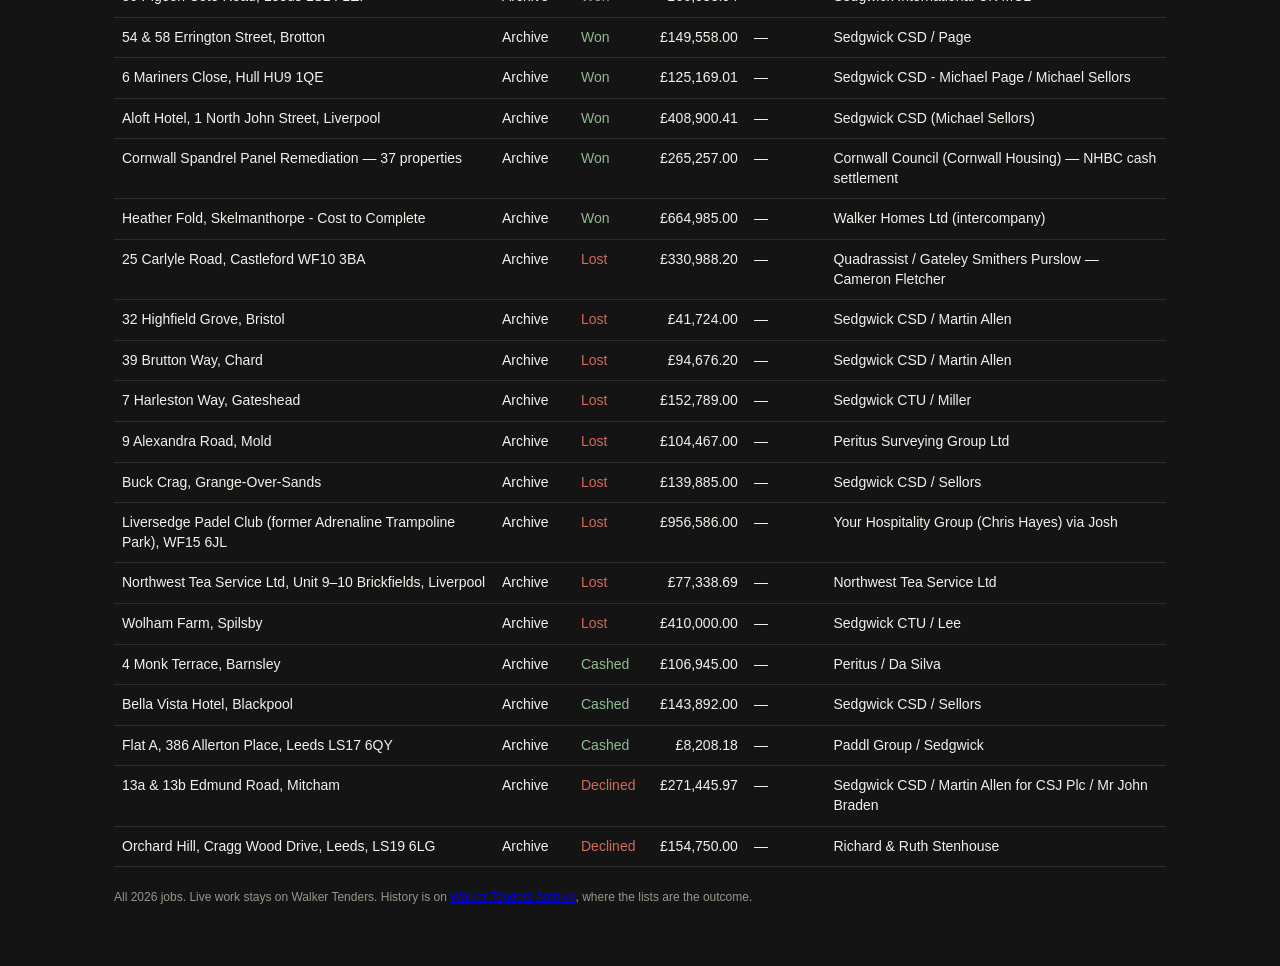
==== commit a7612095: "tracker sync update" ====
--- a/pricing.html
+++ b/pricing.html
@@ -3,13 +3,13 @@
 <link rel="stylesheet" href="./dashboard.css?v=4">
 </head><body><div class="wrap">
 <header><div><p class="kicker">Walker Tenders</p><h1>Pricing</h1></div>
-<p class="stamp">47 jobs · 3 Sep 2026 17:00 BST</p></header>
+<p class="stamp">47 jobs · 4 Sep 2026 17:00 BST</p></header>
 <section class="chips">
 <div class="chip"><b>47</b><span>Jobs</span></div><div class="chip"><b>£7,927,985.19</b><span>Quoted</span></div><div class="chip"><b>4</b><span>Open</span><em>£803,775.23</em></div><div class="chip"><b>14</b><span>Submitted</span><em>£1,544,984.91</em></div><div class="chip"><b>15</b><span>Won</span><em>£2,585,529.81</em></div><div class="chip"><b>9</b><span>Lost</span><em>£2,308,454.09</em></div><div class="chip"><b>3</b><span>Cashed</span><em>£259,045.18</em></div><div class="chip"><b>2</b><span>Declined</span><em>£426,195.97</em></div>
 </section>
 <table><thead><tr><th>Job</th><th>Stage</th><th>Outcome</th><th class="num">Quote</th><th>Due</th><th>Client</th></tr></thead>
 <tbody>
-<tr><td><a href="https://trello.com/c/3ufrl5sM/4-154-aughton-road-sheffield" target="_blank" rel="noreferrer">154 Aughton Road, Sheffield</a></td><td>Submitted</td><td class="out-Submitted">Submitted</td><td class="num">£19,791.21</td><td class="">—</td><td>—</td></tr><tr><td><a href="https://trello.com/c/llThznUl/51-17-31-kercroft-milton-keynes" target="_blank" rel="noreferrer">17-31 Kercroft, Milton Keynes</a></td><td>Josh</td><td class="out-Open">Open</td><td class="num">£528,082.34</td><td class="">2026-09-23</td><td>Sedgwick</td></tr><tr><td><a href="https://trello.com/c/xWZ6ursN/6-29-carroll-street-market-harborough" target="_blank" rel="noreferrer">29 Carroll Street, Market Harborough</a></td><td>Submitted</td><td class="out-Submitted">Submitted</td><td class="num">£182,844.82</td><td class="due-over">2026-08-28</td><td>—</td></tr><tr><td><a href="https://trello.com/c/Mzgj6ggt/2-31-pastons-risings-peterborough" target="_blank" rel="noreferrer">31 Pastons Risings, Peterborough</a></td><td>Submitted</td><td class="out-Submitted">Submitted</td><td class="num">£41,006.87</td><td class="due-over">2026-08-26</td><td>—</td></tr><tr><td><a href="https://trello.com/c/rOwXVcYZ/7-31-valley-grove-barnsley" target="_blank" rel="noreferrer">31 Valley Grove, Barnsley</a></td><td>Josh</td><td class="out-Open">Open</td><td class="num">£76,734.61</td><td class="">2026-09-08</td><td>Sedgwick CSD / Page & Sellors</td></tr><tr><td><a href="https://trello.com/c/ZadFQH8z/48-37-westmorland-drive-bracknell" target="_blank" rel="noreferrer">37 Westmorland Drive, Bracknell</a></td><td>Submitted</td><td class="out-Submitted">Submitted</td><td class="num">£161,729.24</td><td class="">—</td><td>Sedgwick International UK (Alan Sanchez) / PH Annie Clarke</td></tr><tr><td><a href="https://trello.com/c/fkWSbAab/50-42-bridges-road-scunthorpe" target="_blank" rel="noreferrer">42 Bridges Road, Scunthorpe</a></td><td>Josh</td><td class="out-Open">Open</td><td class="num">£170,863.67</td><td class="due-soon">2026-09-04</td><td>Sedgwick</td></tr><tr><td><a href="https://trello.com/c/e5wQ8ejt/3-5-st-annes-close-bicester" target="_blank" rel="noreferrer">5 St Annes Close, Bicester</a></td><td>Submitted</td><td class="out-Submitted">Submitted</td><td class="num">£87,043.79</td><td class="due-over">2026-08-21</td><td>Sedgwick CSD / Alan Sanchez</td></tr><tr><td><a href="https://trello.com/c/WItIySVe/47-80-sandhall-green-halifax" target="_blank" rel="noreferrer">80 Sandhall Green, Halifax</a></td><td>Submitted</td><td class="out-Submitted">Submitted</td><td class="num">£109,137.84</td><td class="due-over">2026-08-24</td><td>Together Housing / Sedgwick</td></tr><tr><td><a href="https://trello.com/c/RlfihSGy/49-86-southfield-avenue-watford" target="_blank" rel="noreferrer">86 Southfield Avenue, Watford</a></td><td>Submitted</td><td class="out-Submitted">Submitted</td><td class="num">£8,572.50</td><td class="due-over">2026-08-27</td><td>FF Solutions</td></tr><tr><td><a href="https://trello.com/c/aFPp6f9S/5-argyle-parade-oldham" target="_blank" rel="noreferrer">Argyle Parade, Oldham</a></td><td>Submitted</td><td class="out-Submitted">Submitted</td><td class="num">£21,963.00</td><td class="due-over">2026-08-19</td><td>—</td></tr><tr><td><a href="https://trello.com/c/bYIxk4LG/14-19-trevenson-park-pool-redruth" target="_blank" rel="noreferrer">19 Trevenson Park, Pool, Redruth</a></td><td>Archive</td><td class="out-Open">Open</td><td class="num">£28,094.61</td><td class="">—</td><td>NHBC Claims / Adam Young</td></tr><tr><td><a href="https://trello.com/c/anhwfIKf/24-1-home-farm-barns-trevarno-helston" target="_blank" rel="noreferrer">1 Home Farm Barns, Trevarno, Helston</a></td><td>Archive</td><td class="out-Submitted">Submitted</td><td class="num">£243,020.00</td><td class="">—</td><td>Mr & Mrs Talbot / Sedgwick CTU (Coleman) / Intact</td></tr><tr><td><a href="https://trello.com/c/i2Pv232R/35-14-cambridge-street-scarborough-yo12-7ed" target="_blank" rel="noreferrer">14 Cambridge Street, Scarborough, YO12 7ED</a></td><td>Archive</td><td class="out-Submitted">Submitted</td><td class="num">£3,200.00</td><td class="">—</td><td>Sedgwick (CSD Leeds)</td></tr><tr><td><a href="https://trello.com/c/JtfQjhIz/34-14-carnation-way-aylesbury" target="_blank" rel="noreferrer">14 Carnation Way, Aylesbury</a></td><td>Archive</td><td class="out-Submitted">Submitted</td><td class="num">£67,753.15</td><td class="">—</td><td>Paradigm Housing Group (Sedgwick CS&D)</td></tr><tr><td><a href="https://trello.com/c/IB7iQY9c/28-30-john-street-worksop" target="_blank" rel="noreferrer">30 John Street, Worksop</a></td><td>Archive</td><td class="out-Submitted">Submitted</td><td class="num">£261,909.46</td><td class="">—</td><td>Nottingham Community Housing Association (NCHA)</td></tr><tr><td><a href="https://trello.com/c/2DuR4Il8/26-cornwall-spandrel-panels-addendum-section-c" target="_blank" rel="noreferrer">Cornwall Spandrel Panels — Addendum (Section C)</a></td><td>Archive</td><td class="out-Submitted">Submitted</td><td class="num">£252,416.00</td><td class="">—</td><td>Cornwall Council (Cornwall Housing)</td></tr><tr><td><a href="https://trello.com/c/xPTmonhB/32-the-padel-shed-first-floor-fire-partitions-huddersfield" target="_blank" rel="noreferrer">The Padel Shed - First Floor Fire Partitions, Huddersfield</a></td><td>Archive</td><td class="out-Submitted">Submitted</td><td class="num">£84,597.03</td><td class="">—</td><td>Walker Group Ltd</td></tr><tr><td><a href="https://trello.com/c/bKOda6Ll/16-12-barn-flat-youlgrave-bakewell" target="_blank" rel="noreferrer">1&2 Barn Flat, Youlgrave, Bakewell</a></td><td>Archive</td><td class="out-Won">Won</td><td class="num">£103,646.00</td><td class="">—</td><td>Sedgwick CSD / Page & Sellors</td></tr><tr><td><a href="https://trello.com/c/gCSpWxi1/27-13-petersgarth-moorhead-lane-shipley-bd18-4jl" target="_blank" rel="noreferrer">13 Petersgarth, Moorhead Lane, Shipley, BD18 4JL</a></td><td>Archive</td><td class="out-Won">Won</td><td class="num">£124,466.88</td><td class="">—</td><td>Petersgarth Management Ltd / Sedgwick CSD</td></tr><tr><td><a href="https://trello.com/c/6cCgyned/37-142-160-yorke-drive-newark-ng24-2hl" target="_blank" rel="noreferrer">142-160 Yorke Drive, Newark NG24 2HL</a></td><td>Archive</td><td class="out-Won">Won</td><td class="num">£3,176.10</td><td class="">—</td><td>Sedgwick International UK - CSD (Chris Peerless)</td></tr><tr><td><a href="https://trello.com/c/9I9qZb7o/13-162-leeming-lane-south-mansfield-woodhouse" target="_blank" rel="noreferrer">162 Leeming Lane South, Mansfield Woodhouse</a></td><td>Archive</td><td class="out-Won">Won</td><td class="num">£218,281.00</td><td class="">—</td><td>Sedgwick CSD / Page & Sellors</td></tr><tr><td><a href="https://trello.com/c/gqocP8t3/6-20-redwing-close-crosland-moor-huddersfield" target="_blank" rel="noreferrer">20 Redwing Close, Crosland Moor, Huddersfield</a></td><td>Archive</td><td class="out-Won">Won</td><td class="num">£36,620.00</td><td class="">—</td><td>Avant Homes (West Yorkshire)</td></tr><tr><td><a href="https://trello.com/c/YRGzIAOj/23-20-riddings-allestree-derby" target="_blank" rel="noreferrer">20 Riddings, Allestree, Derby</a></td><td>Archive</td><td class="out-Won">Won</td><td class="num">£181,571.80</td><td class="">—</td><td>Sedgwick CSD / Page & Sellors</td></tr><tr><td><a href="https://trello.com/c/MBelQI81/33-3-channing-court-rochdale" target="_blank" rel="noreferrer">3 Channing Court, Rochdale</a></td><td>Archive</td><td class="out-Won">Won</td><td class="num">£63,164.60</td><td class="">—</td><td>The Guinness Partnership / Sedgwick CSD</td></tr><tr><td><a href="https://trello.com/c/jozKvtXG/25-31-32-st-michaels-court-gray-road-sunderland-sr2-8ju" target="_blank" rel="noreferrer">31 & 32 St Michaels Court, Gray Road, Sunderland SR2 8JU</a></td><td>Archive</td><td class="out-Won">Won</td><td class="num">£36,204.81</td><td class="">—</td><td>Citistead Limited / Sedgwick (Erika Kadissi, Glasgow)</td></tr><tr><td><a href="https://trello.com/c/FumJPWSe/15-5-channing-court-rochdale-ol16-5qg" target="_blank" rel="noreferrer">5 Channing Court, Rochdale OL16 5QG</a></td><td>Archive</td><td class="out-Won">Won</td><td class="num">£144,490.26</td><td class="">—</td><td>The Guinness Partnership / Sedgwick CSD</td></tr><tr><td><a href="https://trello.com/c/3Vz1MovE/30-50-pigeon-cote-road-leeds-ls14-1ep" target="_blank" rel="noreferrer">50 Pigeon Cote Road, Leeds LS14 1EP</a></td><td>Archive</td><td class="out-Won">Won</td><td class="num">£60,038.94</td><td class="">—</td><td>Sedgwick International UK MCL</td></tr><tr><td><a href="https://trello.com/c/EMlyivy0/9-54-58-errington-street-brotton" target="_blank" rel="noreferrer">54 & 58 Errington Street, Brotton</a></td><td>Archive</td><td class="out-Won">Won</td><td class="num">£149,558.00</td><td class="">—</td><td>Sedgwick CSD / Page</td></tr><tr><td><a href="https://trello.com/c/kLe8FHAw/8-6-mariners-close-hull-hu9-1qe" target="_blank" rel="noreferrer">6 Mariners Close, Hull HU9 1QE</a></td><td>Archive</td><td class="out-Won">Won</td><td class="num">£125,169.01</td><td class="">—</td><td>Sedgwick CSD - Michael Page / Michael Sellors</td></tr><tr><td><a href="https://trello.com/c/2s62MV5p/10-aloft-hotel-1-north-john-street-liverpool" target="_blank" rel="noreferrer">Aloft Hotel, 1 North John Street, Liverpool</a></td><td>Archive</td><td class="out-Won">Won</td><td class="num">£408,900.41</td><td class="">—</td><td>Sedgwick CSD (Michael Sellors)</td></tr><tr><td><a href="https://trello.com/c/s1jipo0H/17-cornwall-spandrel-panel-remediation-37-properties" target="_blank" rel="noreferrer">Cornwall Spandrel Panel Remediation — 37 properties</a></td><td>Archive</td><td class="out-Won">Won</td><td class="num">£265,257.00</td><td class="">—</td><td>Cornwall Council (Cornwall Housing) — NHBC cash settlement</td></tr><tr><td><a href="https://trello.com/c/ltWS5zLq/31-heather-fold-skelmanthorpe-cost-to-complete" target="_blank" rel="noreferrer">Heather Fold, Skelmanthorpe - Cost to Complete</a></td><td>Archive</td><td class="out-Won">Won</td><td class="num">£664,985.00</td><td class="">—</td><td>Walker Homes Ltd (intercompany)</td></tr><tr><td><a href="https://trello.com/c/GXdSZIfy/21-25-carlyle-road-castleford-wf10-3ba" target="_blank" rel="noreferrer">25 Carlyle Road, Castleford WF10 3BA</a></td><td>Archive</td><td class="out-Lost">Lost</td><td class="num">£330,988.20</td><td class="">—</td><td>Quadrassist / Gateley Smithers Purslow — Cameron Fletcher</td></tr><tr><td><a href="https://trello.com/c/Y1OqbGJI/20-32-highfield-grove-bristol" target="_blank" rel="noreferrer">32 Highfield Grove, Bristol</a></td><td>Archive</td><td class="out-Lost">Lost</td><td class="num">£41,724.00</td><td class="">—</td><td>Sedgwick CSD / Martin Allen</td></tr><tr><td><a href="https://trello.com/c/NOX21SIo/18-39-brutton-way-chard" target="_blank" rel="noreferrer">39 Brutton Way, Chard</a></td><td>Archive</td><td class="out-Lost">Lost</td><td class="num">£94,676.20</td><td class="">—</td><td>Sedgwick CSD / Martin Allen</td></tr><tr><td><a href="https://trello.com/c/2WrLKvX1/4-7-harleston-way-gateshead" target="_blank" rel="noreferrer">7 Harleston Way, Gateshead</a></td><td>Archive</td><td class="out-Lost">Lost</td><td class="num">£152,789.00</td><td class="">—</td><td>Sedgwick CTU / Miller</td></tr><tr><td><a href="https://trello.com/c/4ul37lkn/5-9-alexandra-road-mold" target="_blank" rel="noreferrer">9 Alexandra Road, Mold</a></td><td>Archive</td><td class="out-Lost">Lost</td><td class="num">£104,467.00</td><td class="">—</td><td>Peritus Surveying Group Ltd</td></tr><tr><td><a href="https://trello.com/c/FmyrWGWJ/3-buck-crag-grange-over-sands" target="_blank" rel="noreferrer">Buck Crag, Grange-Over-Sands</a></td><td>Archive</td><td class="out-Lost">Lost</td><td class="num">£139,885.00</td><td class="">—</td><td>Sedgwick CSD / Sellors</td></tr><tr><td><a href="https://trello.com/c/tG1RPkj6/22-liversedge-padel-club-former-adrenaline-trampoline-park-wf15-6jl" target="_blank" rel="noreferrer">Liversedge Padel Club (former Adrenaline Trampoline Park), WF15 6JL</a></td><td>Archive</td><td class="out-Lost">Lost</td><td class="num">£956,586.00</td><td class="">—</td><td>Your Hospitality Group (Chris Hayes) via Josh</td></tr><tr><td><a href="https://trello.com/c/XIxcJaAh/29-northwest-tea-service-ltd-unit-9-10-brickfields-liverpool" target="_blank" rel="noreferrer">Northwest Tea Service Ltd, Unit 9–10 Brickfields, Liverpool</a></td><td>Archive</td><td class="out-Lost">Lost</td><td class="num">£77,338.69</td><td class="">—</td><td>Northwest Tea Service Ltd</td></tr><tr><td><a href="https://trello.com/c/Hg3vfbA3/2-wolham-farm-spilsby" target="_blank" rel="noreferrer">Wolham Farm, Spilsby</a></td><td>Archive</td><td class="out-Lost">Lost</td><td class="num">£410,000.00</td><td class="">—</td><td>Sedgwick CTU / Lee</td></tr><tr><td><a href="https://trello.com/c/nQVsU2JN/1-4-monk-terrace-barnsley" target="_blank" rel="noreferrer">4 Monk Terrace, Barnsley</a></td><td>Archive</td><td class="out-Cashed">Cashed</td><td class="num">£106,945.00</td><td class="">—</td><td>Peritus / Da Silva</td></tr><tr><td><a href="https://trello.com/c/b5xw8yFC/12-bella-vista-hotel-blackpool" target="_blank" rel="noreferrer">Bella Vista Hotel, Blackpool</a></td><td>Archive</td><td class="out-Cashed">Cashed</td><td class="num">£143,892.00</td><td class="">—</td><td>Sedgwick CSD / Sellors</td></tr><tr><td><a href="https://trello.com/c/29wDE8Kq/7-flat-a-386-allerton-place-leeds-ls17-6qy" target="_blank" rel="noreferrer">Flat A, 386 Allerton Place, Leeds LS17 6QY</a></td><td>Archive</td><td class="out-Cashed">Cashed</td><td class="num">£8,208.18</td><td class="">—</td><td>Paddl Group / Sedgwick</td></tr><tr><td><a href="https://trello.com/c/qSsSw9gB/19-13a-13b-edmund-road-mitcham" target="_blank" rel="noreferrer">13a & 13b Edmund Road, Mitcham</a></td><td>Archive</td><td class="out-Declined">Declined</td><td class="num">£271,445.97</td><td class="">—</td><td>Sedgwick CSD / Martin Allen for CSJ Plc / Mr John Braden</td></tr><tr><td><a href="https://trello.com/c/aYnHvlMi/11-orchard-hill-cragg-wood-drive-leeds-ls19-6lg" target="_blank" rel="noreferrer">Orchard Hill, Cragg Wood Drive, Leeds, LS19 6LG</a></td><td>Archive</td><td class="out-Declined">Declined</td><td class="num">£154,750.00</td><td class="">—</td><td>Richard & Ruth Stenhouse</td></tr>
+<tr><td><a href="https://trello.com/c/3ufrl5sM/4-154-aughton-road-sheffield" target="_blank" rel="noreferrer">154 Aughton Road, Sheffield</a></td><td>Submitted</td><td class="out-Submitted">Submitted</td><td class="num">£19,791.21</td><td class="">—</td><td>—</td></tr><tr><td><a href="https://trello.com/c/llThznUl/51-17-31-kercroft-milton-keynes" target="_blank" rel="noreferrer">17-31 Kercroft, Milton Keynes</a></td><td>Josh</td><td class="out-Open">Open</td><td class="num">£528,082.34</td><td class="">2026-09-23</td><td>Sedgwick</td></tr><tr><td><a href="https://trello.com/c/xWZ6ursN/6-29-carroll-street-market-harborough" target="_blank" rel="noreferrer">29 Carroll Street, Market Harborough</a></td><td>Submitted</td><td class="out-Submitted">Submitted</td><td class="num">£182,844.82</td><td class="due-over">2026-08-28</td><td>—</td></tr><tr><td><a href="https://trello.com/c/Mzgj6ggt/2-31-pastons-risings-peterborough" target="_blank" rel="noreferrer">31 Pastons Risings, Peterborough</a></td><td>Submitted</td><td class="out-Submitted">Submitted</td><td class="num">£41,006.87</td><td class="due-over">2026-08-26</td><td>—</td></tr><tr><td><a href="https://trello.com/c/rOwXVcYZ/7-31-valley-grove-barnsley" target="_blank" rel="noreferrer">31 Valley Grove, Barnsley</a></td><td>Josh</td><td class="out-Open">Open</td><td class="num">£76,734.61</td><td class="">2026-09-08</td><td>Sedgwick CSD / Page & Sellors</td></tr><tr><td><a href="https://trello.com/c/ZadFQH8z/48-37-westmorland-drive-bracknell" target="_blank" rel="noreferrer">37 Westmorland Drive, Bracknell</a></td><td>Submitted</td><td class="out-Submitted">Submitted</td><td class="num">£161,729.24</td><td class="">—</td><td>Sedgwick International UK (Alan Sanchez) / PH Annie Clarke</td></tr><tr><td><a href="https://trello.com/c/fkWSbAab/50-42-bridges-road-scunthorpe" target="_blank" rel="noreferrer">42 Bridges Road, Scunthorpe</a></td><td>Josh</td><td class="out-Open">Open</td><td class="num">£170,863.67</td><td class="due-over">2026-09-04</td><td>Sedgwick</td></tr><tr><td><a href="https://trello.com/c/e5wQ8ejt/3-5-st-annes-close-bicester" target="_blank" rel="noreferrer">5 St Annes Close, Bicester</a></td><td>Submitted</td><td class="out-Submitted">Submitted</td><td class="num">£87,043.79</td><td class="due-over">2026-08-21</td><td>Sedgwick CSD / Alan Sanchez</td></tr><tr><td><a href="https://trello.com/c/WItIySVe/47-80-sandhall-green-halifax" target="_blank" rel="noreferrer">80 Sandhall Green, Halifax</a></td><td>Submitted</td><td class="out-Submitted">Submitted</td><td class="num">£109,137.84</td><td class="due-over">2026-08-24</td><td>Together Housing / Sedgwick</td></tr><tr><td><a href="https://trello.com/c/RlfihSGy/49-86-southfield-avenue-watford" target="_blank" rel="noreferrer">86 Southfield Avenue, Watford</a></td><td>Submitted</td><td class="out-Submitted">Submitted</td><td class="num">£8,572.50</td><td class="due-over">2026-08-27</td><td>FF Solutions</td></tr><tr><td><a href="https://trello.com/c/aFPp6f9S/5-argyle-parade-oldham" target="_blank" rel="noreferrer">Argyle Parade, Oldham</a></td><td>Submitted</td><td class="out-Submitted">Submitted</td><td class="num">£21,963.00</td><td class="due-over">2026-08-19</td><td>—</td></tr><tr><td><a href="https://trello.com/c/bYIxk4LG/14-19-trevenson-park-pool-redruth" target="_blank" rel="noreferrer">19 Trevenson Park, Pool, Redruth</a></td><td>Archive</td><td class="out-Open">Open</td><td class="num">£28,094.61</td><td class="">—</td><td>NHBC Claims / Adam Young</td></tr><tr><td><a href="https://trello.com/c/anhwfIKf/24-1-home-farm-barns-trevarno-helston" target="_blank" rel="noreferrer">1 Home Farm Barns, Trevarno, Helston</a></td><td>Archive</td><td class="out-Submitted">Submitted</td><td class="num">£243,020.00</td><td class="">—</td><td>Mr & Mrs Talbot / Sedgwick CTU (Coleman) / Intact</td></tr><tr><td><a href="https://trello.com/c/i2Pv232R/35-14-cambridge-street-scarborough-yo12-7ed" target="_blank" rel="noreferrer">14 Cambridge Street, Scarborough, YO12 7ED</a></td><td>Archive</td><td class="out-Submitted">Submitted</td><td class="num">£3,200.00</td><td class="">—</td><td>Sedgwick (CSD Leeds)</td></tr><tr><td><a href="https://trello.com/c/JtfQjhIz/34-14-carnation-way-aylesbury" target="_blank" rel="noreferrer">14 Carnation Way, Aylesbury</a></td><td>Archive</td><td class="out-Submitted">Submitted</td><td class="num">£67,753.15</td><td class="">—</td><td>Paradigm Housing Group (Sedgwick CS&D)</td></tr><tr><td><a href="https://trello.com/c/IB7iQY9c/28-30-john-street-worksop" target="_blank" rel="noreferrer">30 John Street, Worksop</a></td><td>Archive</td><td class="out-Submitted">Submitted</td><td class="num">£261,909.46</td><td class="">—</td><td>Nottingham Community Housing Association (NCHA)</td></tr><tr><td><a href="https://trello.com/c/2DuR4Il8/26-cornwall-spandrel-panels-addendum-section-c" target="_blank" rel="noreferrer">Cornwall Spandrel Panels — Addendum (Section C)</a></td><td>Archive</td><td class="out-Submitted">Submitted</td><td class="num">£252,416.00</td><td class="">—</td><td>Cornwall Council (Cornwall Housing)</td></tr><tr><td><a href="https://trello.com/c/xPTmonhB/32-the-padel-shed-first-floor-fire-partitions-huddersfield" target="_blank" rel="noreferrer">The Padel Shed - First Floor Fire Partitions, Huddersfield</a></td><td>Archive</td><td class="out-Submitted">Submitted</td><td class="num">£84,597.03</td><td class="">—</td><td>Walker Group Ltd</td></tr><tr><td><a href="https://trello.com/c/bKOda6Ll/16-12-barn-flat-youlgrave-bakewell" target="_blank" rel="noreferrer">1&2 Barn Flat, Youlgrave, Bakewell</a></td><td>Archive</td><td class="out-Won">Won</td><td class="num">£103,646.00</td><td class="">—</td><td>Sedgwick CSD / Page & Sellors</td></tr><tr><td><a href="https://trello.com/c/gCSpWxi1/27-13-petersgarth-moorhead-lane-shipley-bd18-4jl" target="_blank" rel="noreferrer">13 Petersgarth, Moorhead Lane, Shipley, BD18 4JL</a></td><td>Archive</td><td class="out-Won">Won</td><td class="num">£124,466.88</td><td class="">—</td><td>Petersgarth Management Ltd / Sedgwick CSD</td></tr><tr><td><a href="https://trello.com/c/6cCgyned/37-142-160-yorke-drive-newark-ng24-2hl" target="_blank" rel="noreferrer">142-160 Yorke Drive, Newark NG24 2HL</a></td><td>Archive</td><td class="out-Won">Won</td><td class="num">£3,176.10</td><td class="">—</td><td>Sedgwick International UK - CSD (Chris Peerless)</td></tr><tr><td><a href="https://trello.com/c/9I9qZb7o/13-162-leeming-lane-south-mansfield-woodhouse" target="_blank" rel="noreferrer">162 Leeming Lane South, Mansfield Woodhouse</a></td><td>Archive</td><td class="out-Won">Won</td><td class="num">£218,281.00</td><td class="">—</td><td>Sedgwick CSD / Page & Sellors</td></tr><tr><td><a href="https://trello.com/c/gqocP8t3/6-20-redwing-close-crosland-moor-huddersfield" target="_blank" rel="noreferrer">20 Redwing Close, Crosland Moor, Huddersfield</a></td><td>Archive</td><td class="out-Won">Won</td><td class="num">£36,620.00</td><td class="">—</td><td>Avant Homes (West Yorkshire)</td></tr><tr><td><a href="https://trello.com/c/YRGzIAOj/23-20-riddings-allestree-derby" target="_blank" rel="noreferrer">20 Riddings, Allestree, Derby</a></td><td>Archive</td><td class="out-Won">Won</td><td class="num">£181,571.80</td><td class="">—</td><td>Sedgwick CSD / Page & Sellors</td></tr><tr><td><a href="https://trello.com/c/MBelQI81/33-3-channing-court-rochdale" target="_blank" rel="noreferrer">3 Channing Court, Rochdale</a></td><td>Archive</td><td class="out-Won">Won</td><td class="num">£63,164.60</td><td class="">—</td><td>The Guinness Partnership / Sedgwick CSD</td></tr><tr><td><a href="https://trello.com/c/jozKvtXG/25-31-32-st-michaels-court-gray-road-sunderland-sr2-8ju" target="_blank" rel="noreferrer">31 & 32 St Michaels Court, Gray Road, Sunderland SR2 8JU</a></td><td>Archive</td><td class="out-Won">Won</td><td class="num">£36,204.81</td><td class="">—</td><td>Citistead Limited / Sedgwick (Erika Kadissi, Glasgow)</td></tr><tr><td><a href="https://trello.com/c/FumJPWSe/15-5-channing-court-rochdale-ol16-5qg" target="_blank" rel="noreferrer">5 Channing Court, Rochdale OL16 5QG</a></td><td>Archive</td><td class="out-Won">Won</td><td class="num">£144,490.26</td><td class="">—</td><td>The Guinness Partnership / Sedgwick CSD</td></tr><tr><td><a href="https://trello.com/c/3Vz1MovE/30-50-pigeon-cote-road-leeds-ls14-1ep" target="_blank" rel="noreferrer">50 Pigeon Cote Road, Leeds LS14 1EP</a></td><td>Archive</td><td class="out-Won">Won</td><td class="num">£60,038.94</td><td class="">—</td><td>Sedgwick International UK MCL</td></tr><tr><td><a href="https://trello.com/c/EMlyivy0/9-54-58-errington-street-brotton" target="_blank" rel="noreferrer">54 & 58 Errington Street, Brotton</a></td><td>Archive</td><td class="out-Won">Won</td><td class="num">£149,558.00</td><td class="">—</td><td>Sedgwick CSD / Page</td></tr><tr><td><a href="https://trello.com/c/kLe8FHAw/8-6-mariners-close-hull-hu9-1qe" target="_blank" rel="noreferrer">6 Mariners Close, Hull HU9 1QE</a></td><td>Archive</td><td class="out-Won">Won</td><td class="num">£125,169.01</td><td class="">—</td><td>Sedgwick CSD - Michael Page / Michael Sellors</td></tr><tr><td><a href="https://trello.com/c/2s62MV5p/10-aloft-hotel-1-north-john-street-liverpool" target="_blank" rel="noreferrer">Aloft Hotel, 1 North John Street, Liverpool</a></td><td>Archive</td><td class="out-Won">Won</td><td class="num">£408,900.41</td><td class="">—</td><td>Sedgwick CSD (Michael Sellors)</td></tr><tr><td><a href="https://trello.com/c/s1jipo0H/17-cornwall-spandrel-panel-remediation-37-properties" target="_blank" rel="noreferrer">Cornwall Spandrel Panel Remediation — 37 properties</a></td><td>Archive</td><td class="out-Won">Won</td><td class="num">£265,257.00</td><td class="">—</td><td>Cornwall Council (Cornwall Housing) — NHBC cash settlement</td></tr><tr><td><a href="https://trello.com/c/ltWS5zLq/31-heather-fold-skelmanthorpe-cost-to-complete" target="_blank" rel="noreferrer">Heather Fold, Skelmanthorpe - Cost to Complete</a></td><td>Archive</td><td class="out-Won">Won</td><td class="num">£664,985.00</td><td class="">—</td><td>Walker Homes Ltd (intercompany)</td></tr><tr><td><a href="https://trello.com/c/GXdSZIfy/21-25-carlyle-road-castleford-wf10-3ba" target="_blank" rel="noreferrer">25 Carlyle Road, Castleford WF10 3BA</a></td><td>Archive</td><td class="out-Lost">Lost</td><td class="num">£330,988.20</td><td class="">—</td><td>Quadrassist / Gateley Smithers Purslow — Cameron Fletcher</td></tr><tr><td><a href="https://trello.com/c/Y1OqbGJI/20-32-highfield-grove-bristol" target="_blank" rel="noreferrer">32 Highfield Grove, Bristol</a></td><td>Archive</td><td class="out-Lost">Lost</td><td class="num">£41,724.00</td><td class="">—</td><td>Sedgwick CSD / Martin Allen</td></tr><tr><td><a href="https://trello.com/c/NOX21SIo/18-39-brutton-way-chard" target="_blank" rel="noreferrer">39 Brutton Way, Chard</a></td><td>Archive</td><td class="out-Lost">Lost</td><td class="num">£94,676.20</td><td class="">—</td><td>Sedgwick CSD / Martin Allen</td></tr><tr><td><a href="https://trello.com/c/2WrLKvX1/4-7-harleston-way-gateshead" target="_blank" rel="noreferrer">7 Harleston Way, Gateshead</a></td><td>Archive</td><td class="out-Lost">Lost</td><td class="num">£152,789.00</td><td class="">—</td><td>Sedgwick CTU / Miller</td></tr><tr><td><a href="https://trello.com/c/4ul37lkn/5-9-alexandra-road-mold" target="_blank" rel="noreferrer">9 Alexandra Road, Mold</a></td><td>Archive</td><td class="out-Lost">Lost</td><td class="num">£104,467.00</td><td class="">—</td><td>Peritus Surveying Group Ltd</td></tr><tr><td><a href="https://trello.com/c/FmyrWGWJ/3-buck-crag-grange-over-sands" target="_blank" rel="noreferrer">Buck Crag, Grange-Over-Sands</a></td><td>Archive</td><td class="out-Lost">Lost</td><td class="num">£139,885.00</td><td class="">—</td><td>Sedgwick CSD / Sellors</td></tr><tr><td><a href="https://trello.com/c/tG1RPkj6/22-liversedge-padel-club-former-adrenaline-trampoline-park-wf15-6jl" target="_blank" rel="noreferrer">Liversedge Padel Club (former Adrenaline Trampoline Park), WF15 6JL</a></td><td>Archive</td><td class="out-Lost">Lost</td><td class="num">£956,586.00</td><td class="">—</td><td>Your Hospitality Group (Chris Hayes) via Josh</td></tr><tr><td><a href="https://trello.com/c/XIxcJaAh/29-northwest-tea-service-ltd-unit-9-10-brickfields-liverpool" target="_blank" rel="noreferrer">Northwest Tea Service Ltd, Unit 9–10 Brickfields, Liverpool</a></td><td>Archive</td><td class="out-Lost">Lost</td><td class="num">£77,338.69</td><td class="">—</td><td>Northwest Tea Service Ltd</td></tr><tr><td><a href="https://trello.com/c/Hg3vfbA3/2-wolham-farm-spilsby" target="_blank" rel="noreferrer">Wolham Farm, Spilsby</a></td><td>Archive</td><td class="out-Lost">Lost</td><td class="num">£410,000.00</td><td class="">—</td><td>Sedgwick CTU / Lee</td></tr><tr><td><a href="https://trello.com/c/nQVsU2JN/1-4-monk-terrace-barnsley" target="_blank" rel="noreferrer">4 Monk Terrace, Barnsley</a></td><td>Archive</td><td class="out-Cashed">Cashed</td><td class="num">£106,945.00</td><td class="">—</td><td>Peritus / Da Silva</td></tr><tr><td><a href="https://trello.com/c/b5xw8yFC/12-bella-vista-hotel-blackpool" target="_blank" rel="noreferrer">Bella Vista Hotel, Blackpool</a></td><td>Archive</td><td class="out-Cashed">Cashed</td><td class="num">£143,892.00</td><td class="">—</td><td>Sedgwick CSD / Sellors</td></tr><tr><td><a href="https://trello.com/c/29wDE8Kq/7-flat-a-386-allerton-place-leeds-ls17-6qy" target="_blank" rel="noreferrer">Flat A, 386 Allerton Place, Leeds LS17 6QY</a></td><td>Archive</td><td class="out-Cashed">Cashed</td><td class="num">£8,208.18</td><td class="">—</td><td>Paddl Group / Sedgwick</td></tr><tr><td><a href="https://trello.com/c/qSsSw9gB/19-13a-13b-edmund-road-mitcham" target="_blank" rel="noreferrer">13a & 13b Edmund Road, Mitcham</a></td><td>Archive</td><td class="out-Declined">Declined</td><td class="num">£271,445.97</td><td class="">—</td><td>Sedgwick CSD / Martin Allen for CSJ Plc / Mr John Braden</td></tr><tr><td><a href="https://trello.com/c/aYnHvlMi/11-orchard-hill-cragg-wood-drive-leeds-ls19-6lg" target="_blank" rel="noreferrer">Orchard Hill, Cragg Wood Drive, Leeds, LS19 6LG</a></td><td>Archive</td><td class="out-Declined">Declined</td><td class="num">£154,750.00</td><td class="">—</td><td>Richard & Ruth Stenhouse</td></tr>
 </tbody></table>
 <p class="note">All 2026 jobs. Live work stays on Walker Tenders. History is on <a href="https://trello.com/b/XOrtwycE/walker-tenders-archive">Walker Tenders Archive</a>, where the lists are the outcome.</p>
 </div></body></html>
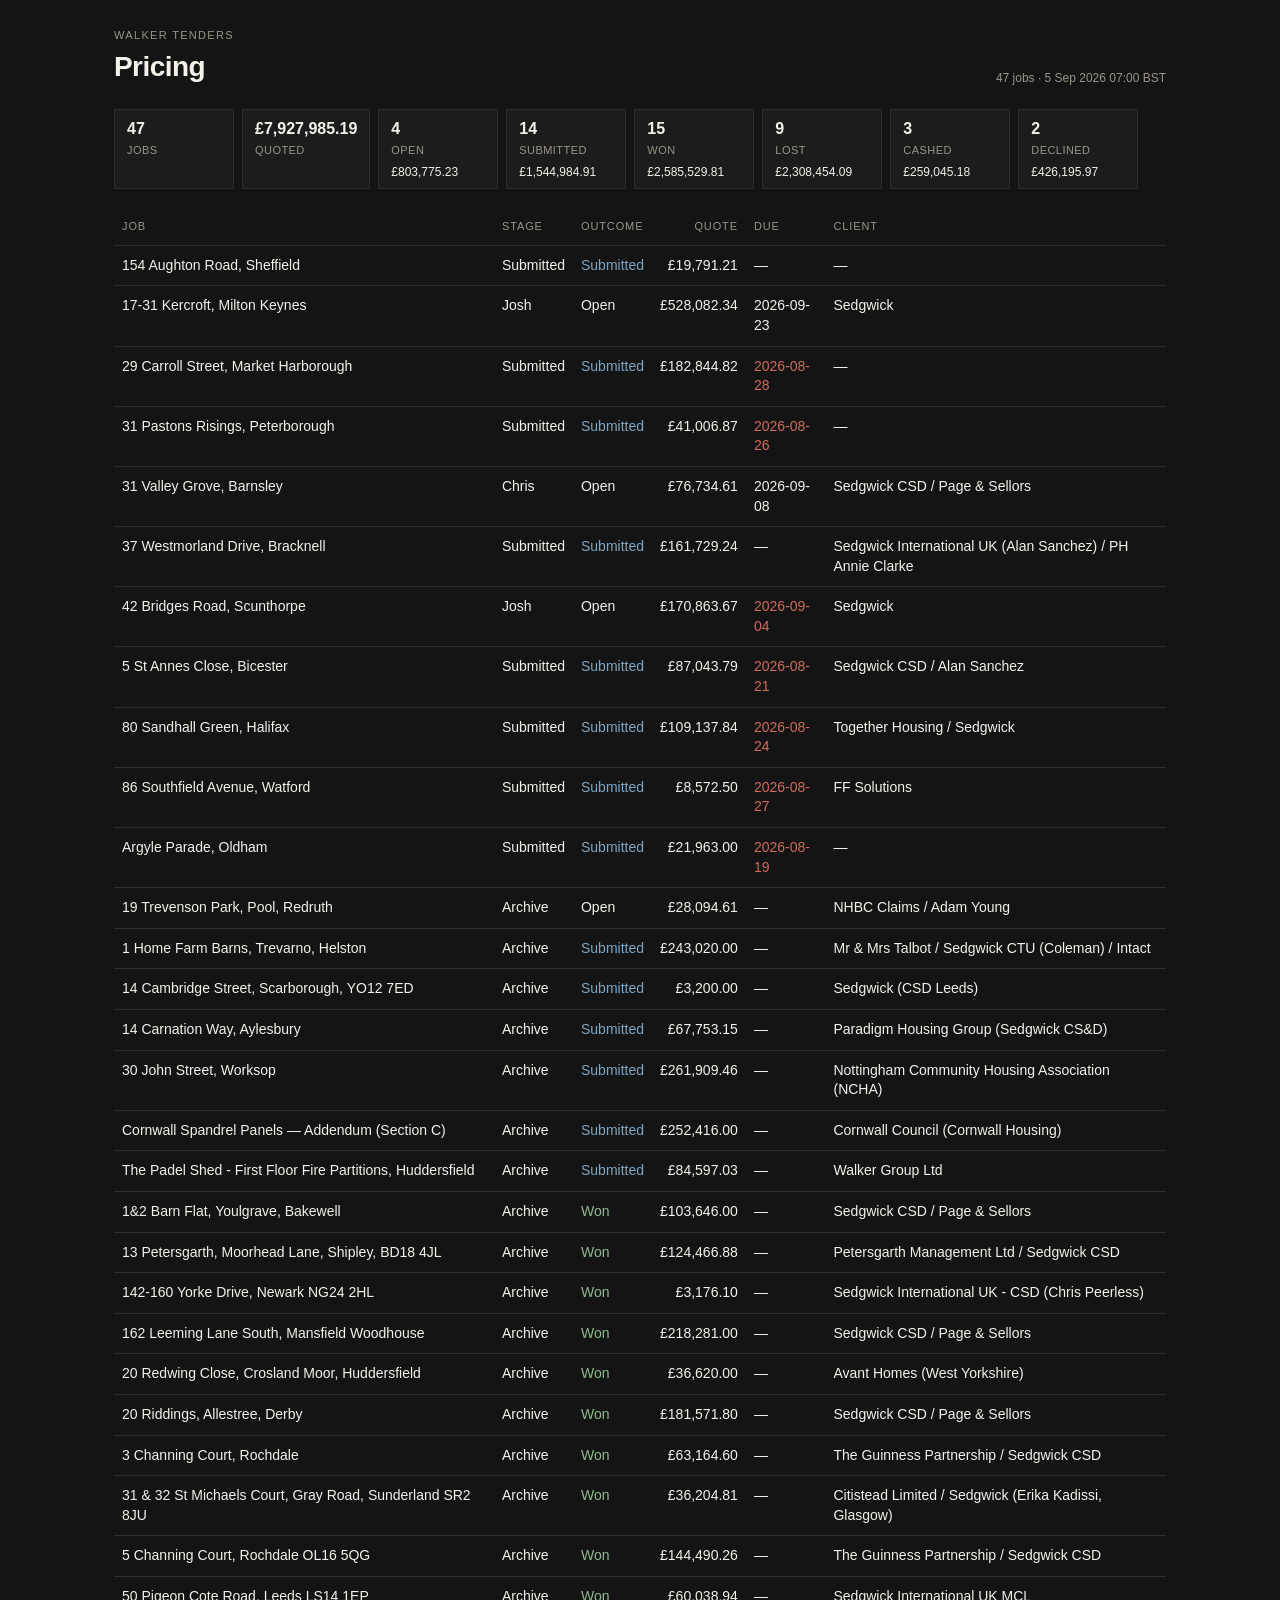
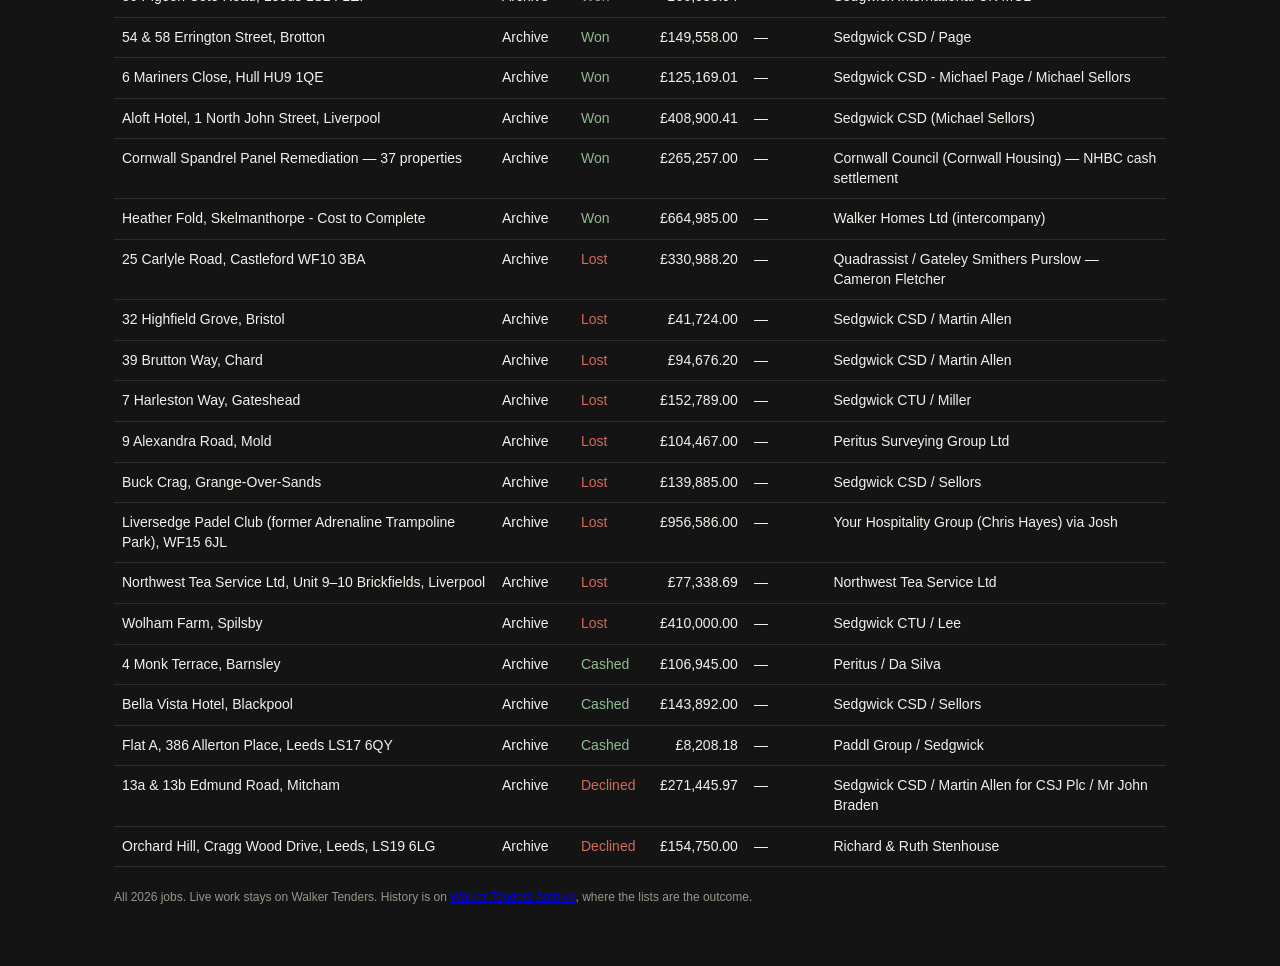
==== commit 2e765c1c: "tracker sync update" ====
--- a/pricing.html
+++ b/pricing.html
@@ -3,13 +3,13 @@
 <link rel="stylesheet" href="./dashboard.css?v=4">
 </head><body><div class="wrap">
 <header><div><p class="kicker">Walker Tenders</p><h1>Pricing</h1></div>
-<p class="stamp">47 jobs · 4 Sep 2026 17:00 BST</p></header>
+<p class="stamp">47 jobs · 5 Sep 2026 07:00 BST</p></header>
 <section class="chips">
 <div class="chip"><b>47</b><span>Jobs</span></div><div class="chip"><b>£7,927,985.19</b><span>Quoted</span></div><div class="chip"><b>4</b><span>Open</span><em>£803,775.23</em></div><div class="chip"><b>14</b><span>Submitted</span><em>£1,544,984.91</em></div><div class="chip"><b>15</b><span>Won</span><em>£2,585,529.81</em></div><div class="chip"><b>9</b><span>Lost</span><em>£2,308,454.09</em></div><div class="chip"><b>3</b><span>Cashed</span><em>£259,045.18</em></div><div class="chip"><b>2</b><span>Declined</span><em>£426,195.97</em></div>
 </section>
 <table><thead><tr><th>Job</th><th>Stage</th><th>Outcome</th><th class="num">Quote</th><th>Due</th><th>Client</th></tr></thead>
 <tbody>
-<tr><td><a href="https://trello.com/c/3ufrl5sM/4-154-aughton-road-sheffield" target="_blank" rel="noreferrer">154 Aughton Road, Sheffield</a></td><td>Submitted</td><td class="out-Submitted">Submitted</td><td class="num">£19,791.21</td><td class="">—</td><td>—</td></tr><tr><td><a href="https://trello.com/c/llThznUl/51-17-31-kercroft-milton-keynes" target="_blank" rel="noreferrer">17-31 Kercroft, Milton Keynes</a></td><td>Josh</td><td class="out-Open">Open</td><td class="num">£528,082.34</td><td class="">2026-09-23</td><td>Sedgwick</td></tr><tr><td><a href="https://trello.com/c/xWZ6ursN/6-29-carroll-street-market-harborough" target="_blank" rel="noreferrer">29 Carroll Street, Market Harborough</a></td><td>Submitted</td><td class="out-Submitted">Submitted</td><td class="num">£182,844.82</td><td class="due-over">2026-08-28</td><td>—</td></tr><tr><td><a href="https://trello.com/c/Mzgj6ggt/2-31-pastons-risings-peterborough" target="_blank" rel="noreferrer">31 Pastons Risings, Peterborough</a></td><td>Submitted</td><td class="out-Submitted">Submitted</td><td class="num">£41,006.87</td><td class="due-over">2026-08-26</td><td>—</td></tr><tr><td><a href="https://trello.com/c/rOwXVcYZ/7-31-valley-grove-barnsley" target="_blank" rel="noreferrer">31 Valley Grove, Barnsley</a></td><td>Josh</td><td class="out-Open">Open</td><td class="num">£76,734.61</td><td class="">2026-09-08</td><td>Sedgwick CSD / Page & Sellors</td></tr><tr><td><a href="https://trello.com/c/ZadFQH8z/48-37-westmorland-drive-bracknell" target="_blank" rel="noreferrer">37 Westmorland Drive, Bracknell</a></td><td>Submitted</td><td class="out-Submitted">Submitted</td><td class="num">£161,729.24</td><td class="">—</td><td>Sedgwick International UK (Alan Sanchez) / PH Annie Clarke</td></tr><tr><td><a href="https://trello.com/c/fkWSbAab/50-42-bridges-road-scunthorpe" target="_blank" rel="noreferrer">42 Bridges Road, Scunthorpe</a></td><td>Josh</td><td class="out-Open">Open</td><td class="num">£170,863.67</td><td class="due-over">2026-09-04</td><td>Sedgwick</td></tr><tr><td><a href="https://trello.com/c/e5wQ8ejt/3-5-st-annes-close-bicester" target="_blank" rel="noreferrer">5 St Annes Close, Bicester</a></td><td>Submitted</td><td class="out-Submitted">Submitted</td><td class="num">£87,043.79</td><td class="due-over">2026-08-21</td><td>Sedgwick CSD / Alan Sanchez</td></tr><tr><td><a href="https://trello.com/c/WItIySVe/47-80-sandhall-green-halifax" target="_blank" rel="noreferrer">80 Sandhall Green, Halifax</a></td><td>Submitted</td><td class="out-Submitted">Submitted</td><td class="num">£109,137.84</td><td class="due-over">2026-08-24</td><td>Together Housing / Sedgwick</td></tr><tr><td><a href="https://trello.com/c/RlfihSGy/49-86-southfield-avenue-watford" target="_blank" rel="noreferrer">86 Southfield Avenue, Watford</a></td><td>Submitted</td><td class="out-Submitted">Submitted</td><td class="num">£8,572.50</td><td class="due-over">2026-08-27</td><td>FF Solutions</td></tr><tr><td><a href="https://trello.com/c/aFPp6f9S/5-argyle-parade-oldham" target="_blank" rel="noreferrer">Argyle Parade, Oldham</a></td><td>Submitted</td><td class="out-Submitted">Submitted</td><td class="num">£21,963.00</td><td class="due-over">2026-08-19</td><td>—</td></tr><tr><td><a href="https://trello.com/c/bYIxk4LG/14-19-trevenson-park-pool-redruth" target="_blank" rel="noreferrer">19 Trevenson Park, Pool, Redruth</a></td><td>Archive</td><td class="out-Open">Open</td><td class="num">£28,094.61</td><td class="">—</td><td>NHBC Claims / Adam Young</td></tr><tr><td><a href="https://trello.com/c/anhwfIKf/24-1-home-farm-barns-trevarno-helston" target="_blank" rel="noreferrer">1 Home Farm Barns, Trevarno, Helston</a></td><td>Archive</td><td class="out-Submitted">Submitted</td><td class="num">£243,020.00</td><td class="">—</td><td>Mr & Mrs Talbot / Sedgwick CTU (Coleman) / Intact</td></tr><tr><td><a href="https://trello.com/c/i2Pv232R/35-14-cambridge-street-scarborough-yo12-7ed" target="_blank" rel="noreferrer">14 Cambridge Street, Scarborough, YO12 7ED</a></td><td>Archive</td><td class="out-Submitted">Submitted</td><td class="num">£3,200.00</td><td class="">—</td><td>Sedgwick (CSD Leeds)</td></tr><tr><td><a href="https://trello.com/c/JtfQjhIz/34-14-carnation-way-aylesbury" target="_blank" rel="noreferrer">14 Carnation Way, Aylesbury</a></td><td>Archive</td><td class="out-Submitted">Submitted</td><td class="num">£67,753.15</td><td class="">—</td><td>Paradigm Housing Group (Sedgwick CS&D)</td></tr><tr><td><a href="https://trello.com/c/IB7iQY9c/28-30-john-street-worksop" target="_blank" rel="noreferrer">30 John Street, Worksop</a></td><td>Archive</td><td class="out-Submitted">Submitted</td><td class="num">£261,909.46</td><td class="">—</td><td>Nottingham Community Housing Association (NCHA)</td></tr><tr><td><a href="https://trello.com/c/2DuR4Il8/26-cornwall-spandrel-panels-addendum-section-c" target="_blank" rel="noreferrer">Cornwall Spandrel Panels — Addendum (Section C)</a></td><td>Archive</td><td class="out-Submitted">Submitted</td><td class="num">£252,416.00</td><td class="">—</td><td>Cornwall Council (Cornwall Housing)</td></tr><tr><td><a href="https://trello.com/c/xPTmonhB/32-the-padel-shed-first-floor-fire-partitions-huddersfield" target="_blank" rel="noreferrer">The Padel Shed - First Floor Fire Partitions, Huddersfield</a></td><td>Archive</td><td class="out-Submitted">Submitted</td><td class="num">£84,597.03</td><td class="">—</td><td>Walker Group Ltd</td></tr><tr><td><a href="https://trello.com/c/bKOda6Ll/16-12-barn-flat-youlgrave-bakewell" target="_blank" rel="noreferrer">1&2 Barn Flat, Youlgrave, Bakewell</a></td><td>Archive</td><td class="out-Won">Won</td><td class="num">£103,646.00</td><td class="">—</td><td>Sedgwick CSD / Page & Sellors</td></tr><tr><td><a href="https://trello.com/c/gCSpWxi1/27-13-petersgarth-moorhead-lane-shipley-bd18-4jl" target="_blank" rel="noreferrer">13 Petersgarth, Moorhead Lane, Shipley, BD18 4JL</a></td><td>Archive</td><td class="out-Won">Won</td><td class="num">£124,466.88</td><td class="">—</td><td>Petersgarth Management Ltd / Sedgwick CSD</td></tr><tr><td><a href="https://trello.com/c/6cCgyned/37-142-160-yorke-drive-newark-ng24-2hl" target="_blank" rel="noreferrer">142-160 Yorke Drive, Newark NG24 2HL</a></td><td>Archive</td><td class="out-Won">Won</td><td class="num">£3,176.10</td><td class="">—</td><td>Sedgwick International UK - CSD (Chris Peerless)</td></tr><tr><td><a href="https://trello.com/c/9I9qZb7o/13-162-leeming-lane-south-mansfield-woodhouse" target="_blank" rel="noreferrer">162 Leeming Lane South, Mansfield Woodhouse</a></td><td>Archive</td><td class="out-Won">Won</td><td class="num">£218,281.00</td><td class="">—</td><td>Sedgwick CSD / Page & Sellors</td></tr><tr><td><a href="https://trello.com/c/gqocP8t3/6-20-redwing-close-crosland-moor-huddersfield" target="_blank" rel="noreferrer">20 Redwing Close, Crosland Moor, Huddersfield</a></td><td>Archive</td><td class="out-Won">Won</td><td class="num">£36,620.00</td><td class="">—</td><td>Avant Homes (West Yorkshire)</td></tr><tr><td><a href="https://trello.com/c/YRGzIAOj/23-20-riddings-allestree-derby" target="_blank" rel="noreferrer">20 Riddings, Allestree, Derby</a></td><td>Archive</td><td class="out-Won">Won</td><td class="num">£181,571.80</td><td class="">—</td><td>Sedgwick CSD / Page & Sellors</td></tr><tr><td><a href="https://trello.com/c/MBelQI81/33-3-channing-court-rochdale" target="_blank" rel="noreferrer">3 Channing Court, Rochdale</a></td><td>Archive</td><td class="out-Won">Won</td><td class="num">£63,164.60</td><td class="">—</td><td>The Guinness Partnership / Sedgwick CSD</td></tr><tr><td><a href="https://trello.com/c/jozKvtXG/25-31-32-st-michaels-court-gray-road-sunderland-sr2-8ju" target="_blank" rel="noreferrer">31 & 32 St Michaels Court, Gray Road, Sunderland SR2 8JU</a></td><td>Archive</td><td class="out-Won">Won</td><td class="num">£36,204.81</td><td class="">—</td><td>Citistead Limited / Sedgwick (Erika Kadissi, Glasgow)</td></tr><tr><td><a href="https://trello.com/c/FumJPWSe/15-5-channing-court-rochdale-ol16-5qg" target="_blank" rel="noreferrer">5 Channing Court, Rochdale OL16 5QG</a></td><td>Archive</td><td class="out-Won">Won</td><td class="num">£144,490.26</td><td class="">—</td><td>The Guinness Partnership / Sedgwick CSD</td></tr><tr><td><a href="https://trello.com/c/3Vz1MovE/30-50-pigeon-cote-road-leeds-ls14-1ep" target="_blank" rel="noreferrer">50 Pigeon Cote Road, Leeds LS14 1EP</a></td><td>Archive</td><td class="out-Won">Won</td><td class="num">£60,038.94</td><td class="">—</td><td>Sedgwick International UK MCL</td></tr><tr><td><a href="https://trello.com/c/EMlyivy0/9-54-58-errington-street-brotton" target="_blank" rel="noreferrer">54 & 58 Errington Street, Brotton</a></td><td>Archive</td><td class="out-Won">Won</td><td class="num">£149,558.00</td><td class="">—</td><td>Sedgwick CSD / Page</td></tr><tr><td><a href="https://trello.com/c/kLe8FHAw/8-6-mariners-close-hull-hu9-1qe" target="_blank" rel="noreferrer">6 Mariners Close, Hull HU9 1QE</a></td><td>Archive</td><td class="out-Won">Won</td><td class="num">£125,169.01</td><td class="">—</td><td>Sedgwick CSD - Michael Page / Michael Sellors</td></tr><tr><td><a href="https://trello.com/c/2s62MV5p/10-aloft-hotel-1-north-john-street-liverpool" target="_blank" rel="noreferrer">Aloft Hotel, 1 North John Street, Liverpool</a></td><td>Archive</td><td class="out-Won">Won</td><td class="num">£408,900.41</td><td class="">—</td><td>Sedgwick CSD (Michael Sellors)</td></tr><tr><td><a href="https://trello.com/c/s1jipo0H/17-cornwall-spandrel-panel-remediation-37-properties" target="_blank" rel="noreferrer">Cornwall Spandrel Panel Remediation — 37 properties</a></td><td>Archive</td><td class="out-Won">Won</td><td class="num">£265,257.00</td><td class="">—</td><td>Cornwall Council (Cornwall Housing) — NHBC cash settlement</td></tr><tr><td><a href="https://trello.com/c/ltWS5zLq/31-heather-fold-skelmanthorpe-cost-to-complete" target="_blank" rel="noreferrer">Heather Fold, Skelmanthorpe - Cost to Complete</a></td><td>Archive</td><td class="out-Won">Won</td><td class="num">£664,985.00</td><td class="">—</td><td>Walker Homes Ltd (intercompany)</td></tr><tr><td><a href="https://trello.com/c/GXdSZIfy/21-25-carlyle-road-castleford-wf10-3ba" target="_blank" rel="noreferrer">25 Carlyle Road, Castleford WF10 3BA</a></td><td>Archive</td><td class="out-Lost">Lost</td><td class="num">£330,988.20</td><td class="">—</td><td>Quadrassist / Gateley Smithers Purslow — Cameron Fletcher</td></tr><tr><td><a href="https://trello.com/c/Y1OqbGJI/20-32-highfield-grove-bristol" target="_blank" rel="noreferrer">32 Highfield Grove, Bristol</a></td><td>Archive</td><td class="out-Lost">Lost</td><td class="num">£41,724.00</td><td class="">—</td><td>Sedgwick CSD / Martin Allen</td></tr><tr><td><a href="https://trello.com/c/NOX21SIo/18-39-brutton-way-chard" target="_blank" rel="noreferrer">39 Brutton Way, Chard</a></td><td>Archive</td><td class="out-Lost">Lost</td><td class="num">£94,676.20</td><td class="">—</td><td>Sedgwick CSD / Martin Allen</td></tr><tr><td><a href="https://trello.com/c/2WrLKvX1/4-7-harleston-way-gateshead" target="_blank" rel="noreferrer">7 Harleston Way, Gateshead</a></td><td>Archive</td><td class="out-Lost">Lost</td><td class="num">£152,789.00</td><td class="">—</td><td>Sedgwick CTU / Miller</td></tr><tr><td><a href="https://trello.com/c/4ul37lkn/5-9-alexandra-road-mold" target="_blank" rel="noreferrer">9 Alexandra Road, Mold</a></td><td>Archive</td><td class="out-Lost">Lost</td><td class="num">£104,467.00</td><td class="">—</td><td>Peritus Surveying Group Ltd</td></tr><tr><td><a href="https://trello.com/c/FmyrWGWJ/3-buck-crag-grange-over-sands" target="_blank" rel="noreferrer">Buck Crag, Grange-Over-Sands</a></td><td>Archive</td><td class="out-Lost">Lost</td><td class="num">£139,885.00</td><td class="">—</td><td>Sedgwick CSD / Sellors</td></tr><tr><td><a href="https://trello.com/c/tG1RPkj6/22-liversedge-padel-club-former-adrenaline-trampoline-park-wf15-6jl" target="_blank" rel="noreferrer">Liversedge Padel Club (former Adrenaline Trampoline Park), WF15 6JL</a></td><td>Archive</td><td class="out-Lost">Lost</td><td class="num">£956,586.00</td><td class="">—</td><td>Your Hospitality Group (Chris Hayes) via Josh</td></tr><tr><td><a href="https://trello.com/c/XIxcJaAh/29-northwest-tea-service-ltd-unit-9-10-brickfields-liverpool" target="_blank" rel="noreferrer">Northwest Tea Service Ltd, Unit 9–10 Brickfields, Liverpool</a></td><td>Archive</td><td class="out-Lost">Lost</td><td class="num">£77,338.69</td><td class="">—</td><td>Northwest Tea Service Ltd</td></tr><tr><td><a href="https://trello.com/c/Hg3vfbA3/2-wolham-farm-spilsby" target="_blank" rel="noreferrer">Wolham Farm, Spilsby</a></td><td>Archive</td><td class="out-Lost">Lost</td><td class="num">£410,000.00</td><td class="">—</td><td>Sedgwick CTU / Lee</td></tr><tr><td><a href="https://trello.com/c/nQVsU2JN/1-4-monk-terrace-barnsley" target="_blank" rel="noreferrer">4 Monk Terrace, Barnsley</a></td><td>Archive</td><td class="out-Cashed">Cashed</td><td class="num">£106,945.00</td><td class="">—</td><td>Peritus / Da Silva</td></tr><tr><td><a href="https://trello.com/c/b5xw8yFC/12-bella-vista-hotel-blackpool" target="_blank" rel="noreferrer">Bella Vista Hotel, Blackpool</a></td><td>Archive</td><td class="out-Cashed">Cashed</td><td class="num">£143,892.00</td><td class="">—</td><td>Sedgwick CSD / Sellors</td></tr><tr><td><a href="https://trello.com/c/29wDE8Kq/7-flat-a-386-allerton-place-leeds-ls17-6qy" target="_blank" rel="noreferrer">Flat A, 386 Allerton Place, Leeds LS17 6QY</a></td><td>Archive</td><td class="out-Cashed">Cashed</td><td class="num">£8,208.18</td><td class="">—</td><td>Paddl Group / Sedgwick</td></tr><tr><td><a href="https://trello.com/c/qSsSw9gB/19-13a-13b-edmund-road-mitcham" target="_blank" rel="noreferrer">13a & 13b Edmund Road, Mitcham</a></td><td>Archive</td><td class="out-Declined">Declined</td><td class="num">£271,445.97</td><td class="">—</td><td>Sedgwick CSD / Martin Allen for CSJ Plc / Mr John Braden</td></tr><tr><td><a href="https://trello.com/c/aYnHvlMi/11-orchard-hill-cragg-wood-drive-leeds-ls19-6lg" target="_blank" rel="noreferrer">Orchard Hill, Cragg Wood Drive, Leeds, LS19 6LG</a></td><td>Archive</td><td class="out-Declined">Declined</td><td class="num">£154,750.00</td><td class="">—</td><td>Richard & Ruth Stenhouse</td></tr>
+<tr><td><a href="https://trello.com/c/3ufrl5sM/4-154-aughton-road-sheffield" target="_blank" rel="noreferrer">154 Aughton Road, Sheffield</a></td><td>Submitted</td><td class="out-Submitted">Submitted</td><td class="num">£19,791.21</td><td class="">—</td><td>—</td></tr><tr><td><a href="https://trello.com/c/llThznUl/51-17-31-kercroft-milton-keynes" target="_blank" rel="noreferrer">17-31 Kercroft, Milton Keynes</a></td><td>Josh</td><td class="out-Open">Open</td><td class="num">£528,082.34</td><td class="">2026-09-23</td><td>Sedgwick</td></tr><tr><td><a href="https://trello.com/c/xWZ6ursN/6-29-carroll-street-market-harborough" target="_blank" rel="noreferrer">29 Carroll Street, Market Harborough</a></td><td>Submitted</td><td class="out-Submitted">Submitted</td><td class="num">£182,844.82</td><td class="due-over">2026-08-28</td><td>—</td></tr><tr><td><a href="https://trello.com/c/Mzgj6ggt/2-31-pastons-risings-peterborough" target="_blank" rel="noreferrer">31 Pastons Risings, Peterborough</a></td><td>Submitted</td><td class="out-Submitted">Submitted</td><td class="num">£41,006.87</td><td class="due-over">2026-08-26</td><td>—</td></tr><tr><td><a href="https://trello.com/c/rOwXVcYZ/7-31-valley-grove-barnsley" target="_blank" rel="noreferrer">31 Valley Grove, Barnsley</a></td><td>Chris</td><td class="out-Open">Open</td><td class="num">£76,734.61</td><td class="">2026-09-08</td><td>Sedgwick CSD / Page & Sellors</td></tr><tr><td><a href="https://trello.com/c/ZadFQH8z/48-37-westmorland-drive-bracknell" target="_blank" rel="noreferrer">37 Westmorland Drive, Bracknell</a></td><td>Submitted</td><td class="out-Submitted">Submitted</td><td class="num">£161,729.24</td><td class="">—</td><td>Sedgwick International UK (Alan Sanchez) / PH Annie Clarke</td></tr><tr><td><a href="https://trello.com/c/fkWSbAab/50-42-bridges-road-scunthorpe" target="_blank" rel="noreferrer">42 Bridges Road, Scunthorpe</a></td><td>Josh</td><td class="out-Open">Open</td><td class="num">£170,863.67</td><td class="due-over">2026-09-04</td><td>Sedgwick</td></tr><tr><td><a href="https://trello.com/c/e5wQ8ejt/3-5-st-annes-close-bicester" target="_blank" rel="noreferrer">5 St Annes Close, Bicester</a></td><td>Submitted</td><td class="out-Submitted">Submitted</td><td class="num">£87,043.79</td><td class="due-over">2026-08-21</td><td>Sedgwick CSD / Alan Sanchez</td></tr><tr><td><a href="https://trello.com/c/WItIySVe/47-80-sandhall-green-halifax" target="_blank" rel="noreferrer">80 Sandhall Green, Halifax</a></td><td>Submitted</td><td class="out-Submitted">Submitted</td><td class="num">£109,137.84</td><td class="due-over">2026-08-24</td><td>Together Housing / Sedgwick</td></tr><tr><td><a href="https://trello.com/c/RlfihSGy/49-86-southfield-avenue-watford" target="_blank" rel="noreferrer">86 Southfield Avenue, Watford</a></td><td>Submitted</td><td class="out-Submitted">Submitted</td><td class="num">£8,572.50</td><td class="due-over">2026-08-27</td><td>FF Solutions</td></tr><tr><td><a href="https://trello.com/c/aFPp6f9S/5-argyle-parade-oldham" target="_blank" rel="noreferrer">Argyle Parade, Oldham</a></td><td>Submitted</td><td class="out-Submitted">Submitted</td><td class="num">£21,963.00</td><td class="due-over">2026-08-19</td><td>—</td></tr><tr><td><a href="https://trello.com/c/bYIxk4LG/14-19-trevenson-park-pool-redruth" target="_blank" rel="noreferrer">19 Trevenson Park, Pool, Redruth</a></td><td>Archive</td><td class="out-Open">Open</td><td class="num">£28,094.61</td><td class="">—</td><td>NHBC Claims / Adam Young</td></tr><tr><td><a href="https://trello.com/c/anhwfIKf/24-1-home-farm-barns-trevarno-helston" target="_blank" rel="noreferrer">1 Home Farm Barns, Trevarno, Helston</a></td><td>Archive</td><td class="out-Submitted">Submitted</td><td class="num">£243,020.00</td><td class="">—</td><td>Mr & Mrs Talbot / Sedgwick CTU (Coleman) / Intact</td></tr><tr><td><a href="https://trello.com/c/i2Pv232R/35-14-cambridge-street-scarborough-yo12-7ed" target="_blank" rel="noreferrer">14 Cambridge Street, Scarborough, YO12 7ED</a></td><td>Archive</td><td class="out-Submitted">Submitted</td><td class="num">£3,200.00</td><td class="">—</td><td>Sedgwick (CSD Leeds)</td></tr><tr><td><a href="https://trello.com/c/JtfQjhIz/34-14-carnation-way-aylesbury" target="_blank" rel="noreferrer">14 Carnation Way, Aylesbury</a></td><td>Archive</td><td class="out-Submitted">Submitted</td><td class="num">£67,753.15</td><td class="">—</td><td>Paradigm Housing Group (Sedgwick CS&D)</td></tr><tr><td><a href="https://trello.com/c/IB7iQY9c/28-30-john-street-worksop" target="_blank" rel="noreferrer">30 John Street, Worksop</a></td><td>Archive</td><td class="out-Submitted">Submitted</td><td class="num">£261,909.46</td><td class="">—</td><td>Nottingham Community Housing Association (NCHA)</td></tr><tr><td><a href="https://trello.com/c/2DuR4Il8/26-cornwall-spandrel-panels-addendum-section-c" target="_blank" rel="noreferrer">Cornwall Spandrel Panels — Addendum (Section C)</a></td><td>Archive</td><td class="out-Submitted">Submitted</td><td class="num">£252,416.00</td><td class="">—</td><td>Cornwall Council (Cornwall Housing)</td></tr><tr><td><a href="https://trello.com/c/xPTmonhB/32-the-padel-shed-first-floor-fire-partitions-huddersfield" target="_blank" rel="noreferrer">The Padel Shed - First Floor Fire Partitions, Huddersfield</a></td><td>Archive</td><td class="out-Submitted">Submitted</td><td class="num">£84,597.03</td><td class="">—</td><td>Walker Group Ltd</td></tr><tr><td><a href="https://trello.com/c/bKOda6Ll/16-12-barn-flat-youlgrave-bakewell" target="_blank" rel="noreferrer">1&2 Barn Flat, Youlgrave, Bakewell</a></td><td>Archive</td><td class="out-Won">Won</td><td class="num">£103,646.00</td><td class="">—</td><td>Sedgwick CSD / Page & Sellors</td></tr><tr><td><a href="https://trello.com/c/gCSpWxi1/27-13-petersgarth-moorhead-lane-shipley-bd18-4jl" target="_blank" rel="noreferrer">13 Petersgarth, Moorhead Lane, Shipley, BD18 4JL</a></td><td>Archive</td><td class="out-Won">Won</td><td class="num">£124,466.88</td><td class="">—</td><td>Petersgarth Management Ltd / Sedgwick CSD</td></tr><tr><td><a href="https://trello.com/c/6cCgyned/37-142-160-yorke-drive-newark-ng24-2hl" target="_blank" rel="noreferrer">142-160 Yorke Drive, Newark NG24 2HL</a></td><td>Archive</td><td class="out-Won">Won</td><td class="num">£3,176.10</td><td class="">—</td><td>Sedgwick International UK - CSD (Chris Peerless)</td></tr><tr><td><a href="https://trello.com/c/9I9qZb7o/13-162-leeming-lane-south-mansfield-woodhouse" target="_blank" rel="noreferrer">162 Leeming Lane South, Mansfield Woodhouse</a></td><td>Archive</td><td class="out-Won">Won</td><td class="num">£218,281.00</td><td class="">—</td><td>Sedgwick CSD / Page & Sellors</td></tr><tr><td><a href="https://trello.com/c/gqocP8t3/6-20-redwing-close-crosland-moor-huddersfield" target="_blank" rel="noreferrer">20 Redwing Close, Crosland Moor, Huddersfield</a></td><td>Archive</td><td class="out-Won">Won</td><td class="num">£36,620.00</td><td class="">—</td><td>Avant Homes (West Yorkshire)</td></tr><tr><td><a href="https://trello.com/c/YRGzIAOj/23-20-riddings-allestree-derby" target="_blank" rel="noreferrer">20 Riddings, Allestree, Derby</a></td><td>Archive</td><td class="out-Won">Won</td><td class="num">£181,571.80</td><td class="">—</td><td>Sedgwick CSD / Page & Sellors</td></tr><tr><td><a href="https://trello.com/c/MBelQI81/33-3-channing-court-rochdale" target="_blank" rel="noreferrer">3 Channing Court, Rochdale</a></td><td>Archive</td><td class="out-Won">Won</td><td class="num">£63,164.60</td><td class="">—</td><td>The Guinness Partnership / Sedgwick CSD</td></tr><tr><td><a href="https://trello.com/c/jozKvtXG/25-31-32-st-michaels-court-gray-road-sunderland-sr2-8ju" target="_blank" rel="noreferrer">31 & 32 St Michaels Court, Gray Road, Sunderland SR2 8JU</a></td><td>Archive</td><td class="out-Won">Won</td><td class="num">£36,204.81</td><td class="">—</td><td>Citistead Limited / Sedgwick (Erika Kadissi, Glasgow)</td></tr><tr><td><a href="https://trello.com/c/FumJPWSe/15-5-channing-court-rochdale-ol16-5qg" target="_blank" rel="noreferrer">5 Channing Court, Rochdale OL16 5QG</a></td><td>Archive</td><td class="out-Won">Won</td><td class="num">£144,490.26</td><td class="">—</td><td>The Guinness Partnership / Sedgwick CSD</td></tr><tr><td><a href="https://trello.com/c/3Vz1MovE/30-50-pigeon-cote-road-leeds-ls14-1ep" target="_blank" rel="noreferrer">50 Pigeon Cote Road, Leeds LS14 1EP</a></td><td>Archive</td><td class="out-Won">Won</td><td class="num">£60,038.94</td><td class="">—</td><td>Sedgwick International UK MCL</td></tr><tr><td><a href="https://trello.com/c/EMlyivy0/9-54-58-errington-street-brotton" target="_blank" rel="noreferrer">54 & 58 Errington Street, Brotton</a></td><td>Archive</td><td class="out-Won">Won</td><td class="num">£149,558.00</td><td class="">—</td><td>Sedgwick CSD / Page</td></tr><tr><td><a href="https://trello.com/c/kLe8FHAw/8-6-mariners-close-hull-hu9-1qe" target="_blank" rel="noreferrer">6 Mariners Close, Hull HU9 1QE</a></td><td>Archive</td><td class="out-Won">Won</td><td class="num">£125,169.01</td><td class="">—</td><td>Sedgwick CSD - Michael Page / Michael Sellors</td></tr><tr><td><a href="https://trello.com/c/2s62MV5p/10-aloft-hotel-1-north-john-street-liverpool" target="_blank" rel="noreferrer">Aloft Hotel, 1 North John Street, Liverpool</a></td><td>Archive</td><td class="out-Won">Won</td><td class="num">£408,900.41</td><td class="">—</td><td>Sedgwick CSD (Michael Sellors)</td></tr><tr><td><a href="https://trello.com/c/s1jipo0H/17-cornwall-spandrel-panel-remediation-37-properties" target="_blank" rel="noreferrer">Cornwall Spandrel Panel Remediation — 37 properties</a></td><td>Archive</td><td class="out-Won">Won</td><td class="num">£265,257.00</td><td class="">—</td><td>Cornwall Council (Cornwall Housing) — NHBC cash settlement</td></tr><tr><td><a href="https://trello.com/c/ltWS5zLq/31-heather-fold-skelmanthorpe-cost-to-complete" target="_blank" rel="noreferrer">Heather Fold, Skelmanthorpe - Cost to Complete</a></td><td>Archive</td><td class="out-Won">Won</td><td class="num">£664,985.00</td><td class="">—</td><td>Walker Homes Ltd (intercompany)</td></tr><tr><td><a href="https://trello.com/c/GXdSZIfy/21-25-carlyle-road-castleford-wf10-3ba" target="_blank" rel="noreferrer">25 Carlyle Road, Castleford WF10 3BA</a></td><td>Archive</td><td class="out-Lost">Lost</td><td class="num">£330,988.20</td><td class="">—</td><td>Quadrassist / Gateley Smithers Purslow — Cameron Fletcher</td></tr><tr><td><a href="https://trello.com/c/Y1OqbGJI/20-32-highfield-grove-bristol" target="_blank" rel="noreferrer">32 Highfield Grove, Bristol</a></td><td>Archive</td><td class="out-Lost">Lost</td><td class="num">£41,724.00</td><td class="">—</td><td>Sedgwick CSD / Martin Allen</td></tr><tr><td><a href="https://trello.com/c/NOX21SIo/18-39-brutton-way-chard" target="_blank" rel="noreferrer">39 Brutton Way, Chard</a></td><td>Archive</td><td class="out-Lost">Lost</td><td class="num">£94,676.20</td><td class="">—</td><td>Sedgwick CSD / Martin Allen</td></tr><tr><td><a href="https://trello.com/c/2WrLKvX1/4-7-harleston-way-gateshead" target="_blank" rel="noreferrer">7 Harleston Way, Gateshead</a></td><td>Archive</td><td class="out-Lost">Lost</td><td class="num">£152,789.00</td><td class="">—</td><td>Sedgwick CTU / Miller</td></tr><tr><td><a href="https://trello.com/c/4ul37lkn/5-9-alexandra-road-mold" target="_blank" rel="noreferrer">9 Alexandra Road, Mold</a></td><td>Archive</td><td class="out-Lost">Lost</td><td class="num">£104,467.00</td><td class="">—</td><td>Peritus Surveying Group Ltd</td></tr><tr><td><a href="https://trello.com/c/FmyrWGWJ/3-buck-crag-grange-over-sands" target="_blank" rel="noreferrer">Buck Crag, Grange-Over-Sands</a></td><td>Archive</td><td class="out-Lost">Lost</td><td class="num">£139,885.00</td><td class="">—</td><td>Sedgwick CSD / Sellors</td></tr><tr><td><a href="https://trello.com/c/tG1RPkj6/22-liversedge-padel-club-former-adrenaline-trampoline-park-wf15-6jl" target="_blank" rel="noreferrer">Liversedge Padel Club (former Adrenaline Trampoline Park), WF15 6JL</a></td><td>Archive</td><td class="out-Lost">Lost</td><td class="num">£956,586.00</td><td class="">—</td><td>Your Hospitality Group (Chris Hayes) via Josh</td></tr><tr><td><a href="https://trello.com/c/XIxcJaAh/29-northwest-tea-service-ltd-unit-9-10-brickfields-liverpool" target="_blank" rel="noreferrer">Northwest Tea Service Ltd, Unit 9–10 Brickfields, Liverpool</a></td><td>Archive</td><td class="out-Lost">Lost</td><td class="num">£77,338.69</td><td class="">—</td><td>Northwest Tea Service Ltd</td></tr><tr><td><a href="https://trello.com/c/Hg3vfbA3/2-wolham-farm-spilsby" target="_blank" rel="noreferrer">Wolham Farm, Spilsby</a></td><td>Archive</td><td class="out-Lost">Lost</td><td class="num">£410,000.00</td><td class="">—</td><td>Sedgwick CTU / Lee</td></tr><tr><td><a href="https://trello.com/c/nQVsU2JN/1-4-monk-terrace-barnsley" target="_blank" rel="noreferrer">4 Monk Terrace, Barnsley</a></td><td>Archive</td><td class="out-Cashed">Cashed</td><td class="num">£106,945.00</td><td class="">—</td><td>Peritus / Da Silva</td></tr><tr><td><a href="https://trello.com/c/b5xw8yFC/12-bella-vista-hotel-blackpool" target="_blank" rel="noreferrer">Bella Vista Hotel, Blackpool</a></td><td>Archive</td><td class="out-Cashed">Cashed</td><td class="num">£143,892.00</td><td class="">—</td><td>Sedgwick CSD / Sellors</td></tr><tr><td><a href="https://trello.com/c/29wDE8Kq/7-flat-a-386-allerton-place-leeds-ls17-6qy" target="_blank" rel="noreferrer">Flat A, 386 Allerton Place, Leeds LS17 6QY</a></td><td>Archive</td><td class="out-Cashed">Cashed</td><td class="num">£8,208.18</td><td class="">—</td><td>Paddl Group / Sedgwick</td></tr><tr><td><a href="https://trello.com/c/qSsSw9gB/19-13a-13b-edmund-road-mitcham" target="_blank" rel="noreferrer">13a & 13b Edmund Road, Mitcham</a></td><td>Archive</td><td class="out-Declined">Declined</td><td class="num">£271,445.97</td><td class="">—</td><td>Sedgwick CSD / Martin Allen for CSJ Plc / Mr John Braden</td></tr><tr><td><a href="https://trello.com/c/aYnHvlMi/11-orchard-hill-cragg-wood-drive-leeds-ls19-6lg" target="_blank" rel="noreferrer">Orchard Hill, Cragg Wood Drive, Leeds, LS19 6LG</a></td><td>Archive</td><td class="out-Declined">Declined</td><td class="num">£154,750.00</td><td class="">—</td><td>Richard & Ruth Stenhouse</td></tr>
 </tbody></table>
 <p class="note">All 2026 jobs. Live work stays on Walker Tenders. History is on <a href="https://trello.com/b/XOrtwycE/walker-tenders-archive">Walker Tenders Archive</a>, where the lists are the outcome.</p>
 </div></body></html>
